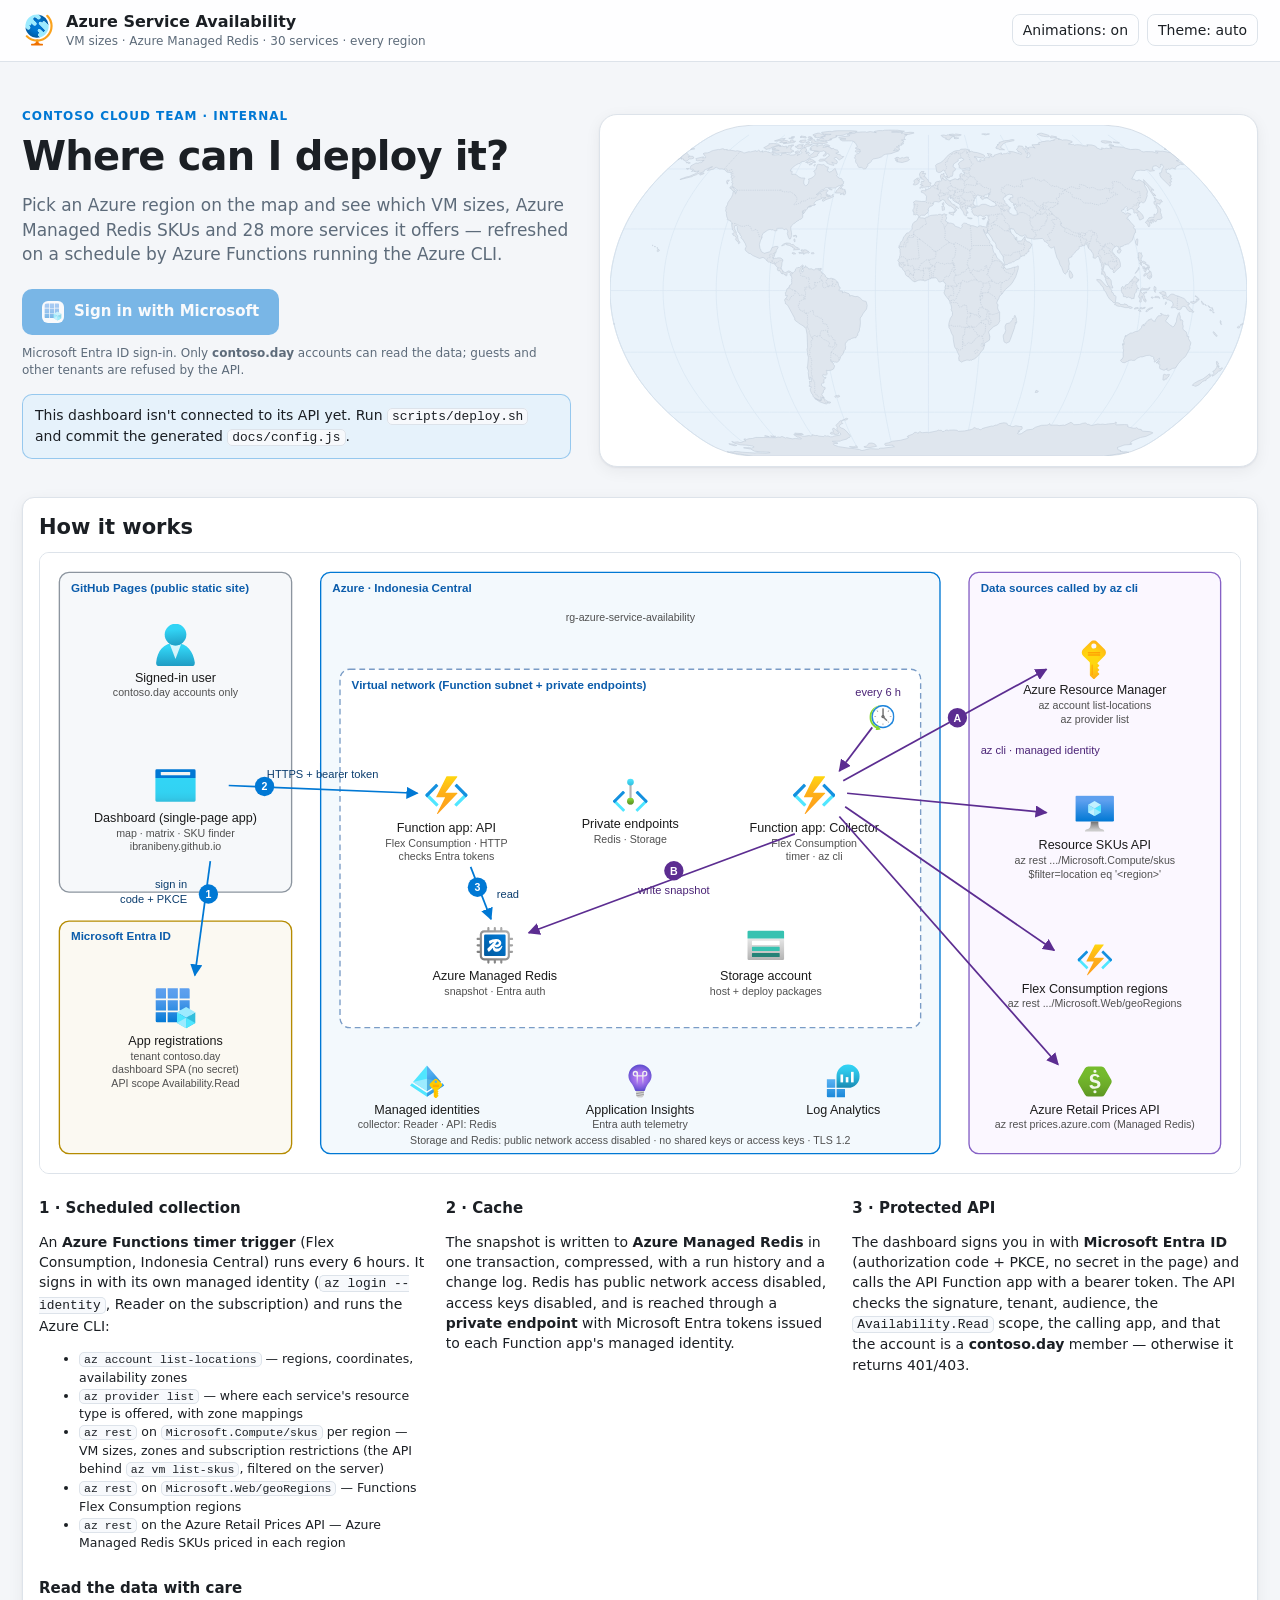
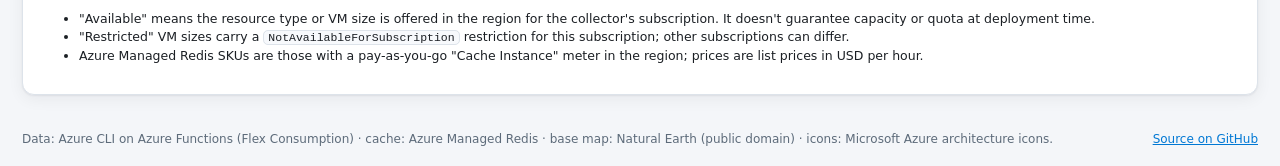
==== docs/index.html @ 7e55d2e6 "Dashboard: region map, service matrix, VM size finder, Managed Redis view Static GitHub Pages site w" ====
<!doctype html>
<html lang="en" data-theme="auto">
<head>
  <meta charset="utf-8">
  <meta name="viewport" content="width=device-width, initial-scale=1">
  <title>Azure Service Availability — VM sizes, Azure Managed Redis and more, by region</title>
  <meta name="description" content="Region map and availability dashboard for Azure VM sizes, Azure Managed Redis and 28 more services. Data collected on a schedule by Azure Functions with the Azure CLI. Sign-in required.">
  <meta http-equiv="Content-Security-Policy" content="default-src 'self'; script-src 'self'; style-src 'self' 'unsafe-inline'; img-src 'self' data: blob:; connect-src 'self' https://login.microsoftonline.com https://*.azurewebsites.net; object-src 'none'; base-uri 'self'">
  <meta name="referrer" content="strict-origin-when-cross-origin">
  <link rel="icon" href="assets/icons/region-management.svg" type="image/svg+xml">
  <link rel="stylesheet" href="assets/css/app.css">
  <script src="config.js"></script>
  <script src="assets/js/world-110m.js"></script>
  <script type="module" src="assets/js/app.js"></script>
</head>
<body>
<header class="topbar">
  <a class="brand" href="./">
    <img src="assets/icons/region-management.svg" alt="">
    <span><strong>Azure Service Availability</strong><small>VM sizes · Azure Managed Redis · 30 services · every region</small></span>
  </a>
  <div class="status" id="status" hidden>
    <span class="pill live" id="freshness"></span>
    <span class="pill" id="schedule"></span>
  </div>
  <div class="actions">
    <button class="ghost" id="motionBtn" type="button">Animations</button>
    <button class="ghost" id="themeBtn" type="button">Theme</button>
    <span class="user" id="user" hidden></span>
  </div>
</header>

<main>
  <!-- Signed out -->
  <section id="gate" class="gate" hidden>
    <div class="gate-hero">
      <div class="gate-text">
        <p class="eyebrow">Contoso cloud team · internal</p>
        <h1>Where can I deploy it?</h1>
        <p class="lead">Pick an Azure region on the map and see which VM sizes, Azure Managed Redis SKUs and 28 more services it offers — refreshed on a schedule by Azure Functions running the Azure CLI.</p>
        <button class="primary big" id="signInBtn" type="button"><img src="assets/icons/app-registrations.svg" alt=""> Sign in with Microsoft</button>
        <p class="fine">Microsoft Entra ID sign-in. Only <b>contoso.day</b> accounts can read the data; guests and other tenants are refused by the API.</p>
        <p class="notice" id="gateMsg" hidden></p>
      </div>
      <div class="gate-art" aria-hidden="true"><svg id="gateMap" class="worldmap deco"></svg></div>
    </div>
  </section>

  <!-- Signed in -->
  <section id="appView" hidden>
    <div class="kpis" id="kpis"></div>
    <p class="notice error" id="appError" hidden></p>
    <div class="loading" id="loading" hidden><span class="spinner"></span> Loading the latest snapshot…</div>

    <nav class="tabs" role="tablist" aria-label="Views">
      <button class="tab" role="tab" data-tab="map" aria-selected="true">Region map</button>
      <button class="tab" role="tab" data-tab="matrix" aria-selected="false">Service matrix</button>
      <button class="tab" role="tab" data-tab="vm" aria-selected="false">VM size finder</button>
      <button class="tab" role="tab" data-tab="amr" aria-selected="false">Azure Managed Redis</button>
      <button class="tab" role="tab" data-tab="changes" aria-selected="false">Schedule &amp; changes</button>
      <button class="tab" role="tab" data-tab="about" aria-selected="false">How it works</button>
    </nav>

    <div class="tabpanel" id="tab-map" role="tabpanel">
      <div class="map-layout">
        <div class="card map-card">
          <div class="map-tools">
            <label>Color by <select id="lens" aria-label="Color the map by"></select></label>
            <label>Region <select id="regionPick" aria-label="Choose a region"></select></label>
            <select id="geoZoom" aria-label="Zoom to a geography"></select>
            <span class="zoom">
              <button class="icon-btn" id="zoomIn" type="button" title="Zoom in" aria-label="Zoom in">+</button>
              <button class="icon-btn" id="zoomOut" type="button" title="Zoom out" aria-label="Zoom out">−</button>
              <button class="icon-btn" id="zoomReset" type="button" title="Whole world" aria-label="Reset zoom">⟲</button>
            </span>
          </div>
          <div class="map-wrap"><svg id="map" class="worldmap" aria-label="World map of Azure regions"></svg></div>
          <div class="legend" id="legend"></div>
          <p class="fine">Scroll or pinch to zoom, drag to pan, select a dot to open the region. Region names appear when you zoom in.</p>
        </div>
        <aside class="card region-card" aria-live="polite">
          <div id="regionHead"></div>
        </aside>
      </div>
      <div class="cards2">
        <div class="card" id="regionAmr"></div>
        <div class="card wide" id="regionVm"></div>
      </div>
    </div>

    <div class="tabpanel" id="tab-matrix" role="tabpanel" hidden>
      <div class="card">
        <div class="map-tools">
          <select id="mxGeo" aria-label="Geography"></select>
          <input id="mxQ" type="search" placeholder="Find a region" aria-label="Find a region">
          <span class="legend inline"><span class="lg"><i class="sw s2"></i>Available, zone support listed</span><span class="lg"><i class="sw s1"></i>Available</span><span class="lg"><i class="sw s0"></i>Not offered</span></span>
        </div>
        <div class="table-wrap matrix-wrap"><table class="grid matrix" id="matrix"></table></div>
        <p class="fine">Source: <code>az provider list</code> — resource type locations and zone mappings. Being listed doesn't guarantee capacity, quota or every SKU in that region.</p>
      </div>
    </div>

    <div class="tabpanel" id="tab-vm" role="tabpanel" hidden>
      <div class="map-layout">
        <div class="card">
          <label class="wide-label">VM size <input id="skuInput" list="skuList" placeholder="Standard_D4s_v5" autocomplete="off" spellcheck="false"></label>
          <datalist id="skuList"></datalist>
          <div class="map-wrap small"><svg id="finderMap" class="worldmap" aria-label="Regions offering the selected VM size"></svg></div>
          <div class="legend"><span class="lg"><i class="sw s2"></i>Available with zones</span><span class="lg"><i class="sw s1"></i>Available, regional</span><span class="lg"><i class="sw w1"></i>Restricted for this subscription</span><span class="lg"><i class="sw s0"></i>Not offered</span></div>
        </div>
        <div class="card" id="finderResult"></div>
      </div>
    </div>

    <div class="tabpanel" id="tab-amr" role="tabpanel" hidden>
      <div class="map-layout">
        <div class="card">
          <h3 class="sec"><img class="ico" src="assets/icons/azure-managed-redis.svg" alt=""> Choose a tier and SKU</h3>
          <div id="amrPicker"></div>
          <div class="map-wrap small"><svg id="amrMap" class="worldmap" aria-label="Regions offering the selected Azure Managed Redis SKU"></svg></div>
          <div class="legend"><span class="lg"><i class="sw s2"></i>Offered, zone redundant</span><span class="lg"><i class="sw s1"></i>Offered</span><span class="lg"><i class="sw w1"></i>Managed Redis available, no price for this SKU</span><span class="lg"><i class="sw s0"></i>Not offered</span></div>
          <p class="fine">Region availability: <code>az provider list</code> (Microsoft.Cache/redisEnterprise). SKUs and prices: Azure Retail Prices API through <code>az rest</code>. Outlined SKUs are in preview according to Microsoft Learn.</p>
        </div>
        <div class="card" id="amrResult"></div>
      </div>
    </div>

    <div class="tabpanel" id="tab-changes" role="tabpanel" hidden>
      <div id="changes"></div>
    </div>
  </section>

  <section class="tabpanel" id="tab-about" role="tabpanel">
    <div class="card about">
      <h2>How it works</h2>
      <img class="arch" src="assets/img/architecture.svg" alt="Architecture: the dashboard on GitHub Pages signs users in with Microsoft Entra ID and calls the API Function app with a bearer token; the API reads the snapshot from Azure Managed Redis over a private endpoint; the collector Function app runs the Azure CLI on a timer with its managed identity and writes the snapshot to Redis.">
      <div class="cols3">
        <div>
          <h3>1 · Scheduled collection</h3>
          <p>An <b>Azure Functions timer trigger</b> (Flex Consumption, Indonesia Central) runs every 6 hours. It signs in with its own managed identity (<code>az login --identity</code>, Reader on the subscription) and runs the Azure CLI:</p>
          <ul class="small">
            <li><code>az account list-locations</code> — regions, coordinates, availability zones</li>
            <li><code>az provider list</code> — where each service's resource type is offered, with zone mappings</li>
            <li><code>az rest</code> on <code>Microsoft.Compute/skus</code> per region — VM sizes, zones and subscription restrictions (the API behind <code>az vm list-skus</code>, filtered on the server)</li>
            <li><code>az rest</code> on <code>Microsoft.Web/geoRegions</code> — Functions Flex Consumption regions</li>
            <li><code>az rest</code> on the Azure Retail Prices API — Azure Managed Redis SKUs priced in each region</li>
          </ul>
        </div>
        <div>
          <h3>2 · Cache</h3>
          <p>The snapshot is written to <b>Azure Managed Redis</b> in one transaction, compressed, with a run history and a change log. Redis has public network access disabled, access keys disabled, and is reached through a <b>private endpoint</b> with Microsoft Entra tokens issued to each Function app's managed identity.</p>
        </div>
        <div>
          <h3>3 · Protected API</h3>
          <p>The dashboard signs you in with <b>Microsoft Entra ID</b> (authorization code + PKCE, no secret in the page) and calls the API Function app with a bearer token. The API checks the signature, tenant, audience, the <code>Availability.Read</code> scope, the calling app, and that the account is a <b>contoso.day</b> member — otherwise it returns 401/403.</p>
        </div>
      </div>
      <h3>Read the data with care</h3>
      <ul class="small">
        <li>"Available" means the resource type or VM size is offered in the region for the collector's subscription. It doesn't guarantee capacity or quota at deployment time.</li>
        <li>"Restricted" VM sizes carry a <code>NotAvailableForSubscription</code> restriction for this subscription; other subscriptions can differ.</li>
        <li>Azure Managed Redis SKUs are those with a pay-as-you-go "Cache Instance" meter in the region; prices are list prices in USD per hour.</li>
      </ul>
    </div>
  </section>
</main>

<footer class="foot">
  <span>Data: Azure CLI on Azure Functions (Flex Consumption) · cache: Azure Managed Redis · base map: Natural Earth (public domain) · icons: Microsoft Azure architecture icons.</span>
  <a href="https://github.com/ibranibeny/azure-service-availability">Source on GitHub</a>
</footer>
<div id="tooltip" class="tooltip" role="tooltip" hidden></div>
<div id="toast" class="toast" role="status" hidden></div>
</body>
</html>
---- docs/assets/css/app.css ----
/* Azure Service Availability dashboard */
:root {
  --accent: #0078d4; --accent-2: #005a9e; --accent-soft: #e6f2fb;
  --bg: #f4f6f9; --surface: #ffffff; --surface-2: #f7f9fc; --border: #dde3ea; --text: #1b1f24; --muted: #5d6b7a;
  --ok: #0e7a0d; --ok-2: #4fb0a3; --none: #b9c3cd; --warn: #c27c0e; --bad: #c4314b;
  --q1: #cfe4f7; --q2: #9ccaef; --q3: #5ea9e3; --q4: #2b86d1; --q5: #0b5aa6;
  --ocean: #eaf3fb; --land: #dfe6ee; --land-stroke: #c3cfdb; --grat: #d6e4f1;
  --shadow: 0 1px 2px rgba(16, 24, 40, .06), 0 4px 16px rgba(16, 24, 40, .06);
  --radius: 12px;
  color-scheme: light;
}
:root[data-theme="dark"] {
  --bg: #0f141a; --surface: #161d25; --surface-2: #1c2530; --border: #2a3644; --text: #e8eef4; --muted: #9aabbc;
  --accent-soft: #10304d; --ok: #3fbf3e; --ok-2: #3fa597; --none: #4a5866; --warn: #e3a43a; --bad: #ef6f86;
  --q1: #1c3b5a; --q2: #22517d; --q3: #2b6ca6; --q4: #3d8bd0; --q5: #7cbcf2;
  --ocean: #0f1c29; --land: #23303d; --land-stroke: #344455; --grat: #1a2a3a; color-scheme: dark;
}
@media (prefers-color-scheme: dark) {
  :root[data-theme="auto"] {
    --bg: #0f141a; --surface: #161d25; --surface-2: #1c2530; --border: #2a3644; --text: #e8eef4; --muted: #9aabbc;
    --accent-soft: #10304d; --ok: #3fbf3e; --ok-2: #3fa597; --none: #4a5866; --warn: #e3a43a; --bad: #ef6f86;
    --q1: #1c3b5a; --q2: #22517d; --q3: #2b6ca6; --q4: #3d8bd0; --q5: #7cbcf2;
    --ocean: #0f1c29; --land: #23303d; --land-stroke: #344455; --grat: #1a2a3a; color-scheme: dark;
  }
}
* { box-sizing: border-box; }
html, body { margin: 0; }
body { font: 14px/1.45 "Segoe UI Variable Text", "Segoe UI", system-ui, -apple-system, Roboto, sans-serif; color: var(--text); background: var(--bg); }
a { color: var(--accent); }
code, .mono { font-family: "Cascadia Code", Consolas, ui-monospace, monospace; font-size: .92em; }
code { background: var(--surface-2); border: 1px solid var(--border); border-radius: 5px; padding: 0 4px; }
h1, h2, h3, h4 { margin: 0; line-height: 1.25; }
[hidden] { display: none !important; }
.muted { color: var(--muted); font-weight: 400; }
.small { font-size: 12.5px; }
.fine { font-size: 12px; color: var(--muted); margin: 10px 0 0; }
.center { text-align: center; }
.num { text-align: right; font-variant-numeric: tabular-nums; }
.ico { width: 22px; height: 22px; vertical-align: middle; flex: none; }
.ico.sm { width: 18px; height: 18px; } .ico.xs { width: 14px; height: 14px; }

/* top bar */
.topbar { position: sticky; top: 0; z-index: 20; display: flex; gap: 16px; align-items: center; padding: 10px 22px;
  background: color-mix(in srgb, var(--surface) 88%, transparent); backdrop-filter: blur(10px); border-bottom: 1px solid var(--border); }
.brand { display: flex; gap: 10px; align-items: center; text-decoration: none; color: inherit; }
.brand img { width: 34px; height: 34px; }
.brand strong { display: block; font-size: 16px; }
.brand small { display: block; color: var(--muted); font-size: 12px; }
.status { display: flex; gap: 8px; flex-wrap: wrap; margin-left: 12px; }
.actions { margin-left: auto; display: flex; gap: 8px; align-items: center; }
.user { display: inline-flex; gap: 8px; align-items: center; padding-left: 8px; border-left: 1px solid var(--border); }
.pill { display: inline-flex; align-items: center; gap: 6px; padding: 4px 10px; border-radius: 999px; background: var(--surface-2); border: 1px solid var(--border); font-size: 12.5px; color: var(--muted); }
.pill.live { color: var(--text); }
.pill.warn { color: var(--warn); border-color: currentColor; background: transparent; padding: 0 6px; font-size: 11px; }
.dot-live { width: 8px; height: 8px; border-radius: 50%; background: var(--ok); box-shadow: 0 0 0 3px color-mix(in srgb, var(--ok) 25%, transparent); }
:root[data-motion="on"] .dot-live { animation: pulse 2.4s ease-in-out infinite; }
@keyframes pulse { 50% { box-shadow: 0 0 0 6px color-mix(in srgb, var(--ok) 0%, transparent); } }

button { font: inherit; cursor: pointer; }
.ghost { background: transparent; border: 1px solid var(--border); color: var(--text); border-radius: 8px; padding: 5px 10px; }
.ghost:hover { border-color: var(--accent); color: var(--accent); }
.primary { background: var(--accent); color: #fff; border: 0; border-radius: 10px; padding: 9px 16px; font-weight: 600; display: inline-flex; gap: 10px; align-items: center; }
.primary:hover { background: var(--accent-2); }
.primary.big { padding: 12px 20px; font-size: 15px; }
.primary img { width: 22px; height: 22px; background: #fff; border-radius: 6px; padding: 2px; }
.primary:disabled { opacity: .5; cursor: not-allowed; }
.link { background: none; border: 0; color: var(--accent); padding: 0; text-decoration: underline; }
.icon-btn { width: 30px; height: 30px; border-radius: 8px; border: 1px solid var(--border); background: var(--surface); color: var(--text); font-size: 16px; line-height: 1; }
.icon-btn:hover { border-color: var(--accent); color: var(--accent); }
input, select { font: inherit; color: var(--text); background: var(--surface); border: 1px solid var(--border); border-radius: 8px; padding: 6px 9px; }
input:focus, select:focus, button:focus-visible, .mk:focus { outline: 2px solid var(--accent); outline-offset: 2px; }
input[type="number"] { width: 100px; }

main { max-width: 1560px; margin: 0 auto; padding: 18px 22px 28px; }
.card { background: var(--surface); border: 1px solid var(--border); border-radius: var(--radius); box-shadow: var(--shadow); padding: 16px; min-width: 0; }
.sec { display: flex; gap: 8px; align-items: center; font-size: 15px; margin: 4px 0 10px; flex-wrap: wrap; }
.sec .muted { font-size: 12.5px; }
.notice { background: var(--accent-soft); border: 1px solid color-mix(in srgb, var(--accent) 35%, transparent); padding: 10px 12px; border-radius: 10px; }
.notice.error, .error { color: var(--bad); }
.notice.error { background: color-mix(in srgb, var(--bad) 8%, var(--surface)); border-color: color-mix(in srgb, var(--bad) 40%, transparent); }

/* gate */
.gate-hero { display: grid; grid-template-columns: minmax(320px, 1fr) minmax(320px, 1.2fr); gap: 28px; align-items: center; padding: 28px 0 10px; }
.eyebrow { text-transform: uppercase; letter-spacing: .08em; font-size: 12px; color: var(--accent); font-weight: 600; margin: 0 0 6px; }
.gate h1 { font-size: 40px; letter-spacing: -.02em; margin-bottom: 12px; }
.lead { font-size: 17px; color: var(--muted); max-width: 54ch; margin: 0 0 22px; }
.gate-art { background: var(--surface); border: 1px solid var(--border); border-radius: 18px; padding: 10px; box-shadow: var(--shadow); }

/* KPIs + tabs */
.kpis { display: grid; grid-template-columns: repeat(auto-fit, minmax(210px, 1fr)); gap: 12px; margin-bottom: 14px; }
.kpi { display: flex; gap: 12px; align-items: center; background: var(--surface); border: 1px solid var(--border); border-radius: var(--radius); padding: 12px 14px; box-shadow: var(--shadow); }
.kpi .ico { width: 34px; height: 34px; }
.kpi-v { font-size: 22px; font-weight: 700; letter-spacing: -.01em; }
.kpi-l { font-weight: 600; }
.kpi-s { font-size: 12px; color: var(--muted); }
.tabs { display: flex; gap: 4px; border-bottom: 1px solid var(--border); margin: 6px 0 14px; overflow-x: auto; }
.tab { background: none; border: 0; padding: 10px 14px; color: var(--muted); border-bottom: 3px solid transparent; white-space: nowrap; font-weight: 600; }
.tab[aria-selected="true"] { color: var(--accent); border-bottom-color: var(--accent); }
.loading { display: flex; gap: 10px; align-items: center; color: var(--muted); padding: 12px 0; }
.spinner { width: 16px; height: 16px; border-radius: 50%; border: 2px solid var(--border); border-top-color: var(--accent); animation: spin 1s linear infinite; }
@keyframes spin { to { transform: rotate(360deg); } }

/* map */
.map-layout { display: grid; grid-template-columns: minmax(0, 1.55fr) minmax(330px, 1fr); gap: 14px; align-items: start; margin-bottom: 14px; }
.map-tools { display: flex; flex-wrap: wrap; gap: 10px; align-items: center; margin-bottom: 10px; }
.map-tools label { display: inline-flex; gap: 6px; align-items: center; color: var(--muted); font-size: 12.5px; }
.map-tools select { max-width: 280px; }
.zoom { margin-left: auto; display: inline-flex; gap: 4px; }
.map-wrap { position: relative; border-radius: 10px; overflow: hidden; background: var(--ocean); border: 1px solid var(--border); }
.worldmap { display: block; width: 100%; height: auto; touch-action: none; cursor: grab; user-select: none; }
.worldmap.dragging { cursor: grabbing; }
.worldmap.deco { cursor: default; }
.worldmap .sphere { fill: var(--ocean); stroke: var(--land-stroke); }
.worldmap .graticule { fill: none; stroke: var(--grat); }
.worldmap .land { fill: var(--land); stroke: var(--land-stroke); stroke-linejoin: round; }
.worldmap .borders { fill: none; stroke: var(--land-stroke); stroke-dasharray: 2 1.5; }
.worldmap .mk { cursor: pointer; }
.worldmap .mk .halo { fill: transparent; }
.worldmap .mk .dot { fill: var(--none); stroke: var(--surface); stroke-width: 1.4; }
.worldmap .mk.s2 .dot { fill: var(--ok); }
.worldmap .mk.s1 .dot { fill: var(--ok-2); }
.worldmap .mk.s0 .dot { fill: var(--surface); stroke: var(--none); stroke-width: 1.6; }
.worldmap .mk.w1 .dot { fill: var(--warn); }
.worldmap .mk.q1 .dot { fill: var(--q1); stroke: var(--q3); } .worldmap .mk.q2 .dot { fill: var(--q2); }
.worldmap .mk.q3 .dot { fill: var(--q3); } .worldmap .mk.q4 .dot { fill: var(--q4); } .worldmap .mk.q5 .dot { fill: var(--q5); }
.worldmap .mk:hover .dot, .worldmap .mk:focus .dot { stroke: var(--text); stroke-width: 2; }
.worldmap .mk.sel .halo { fill: color-mix(in srgb, var(--accent) 22%, transparent); stroke: var(--accent); stroke-width: 2; }
:root[data-motion="on"] .worldmap .mk.sel .halo { animation: ring 1.8s ease-out infinite; transform-box: fill-box; transform-origin: center; }
@keyframes ring { 0% { transform: scale(.7); opacity: 1; } 100% { transform: scale(1.5); opacity: 0; } }
.worldmap .labels { display: none; pointer-events: none; }
.worldmap.show-labels .labels { display: block; }
.worldmap .lbl { fill: var(--text); paint-order: stroke; stroke: var(--ocean); stroke-width: .25em; font-weight: 600; }
.legend { display: flex; flex-wrap: wrap; gap: 6px 14px; align-items: center; margin-top: 10px; font-size: 12.5px; color: var(--muted); }
.legend.inline { margin: 0 0 0 auto; }
.lg { display: inline-flex; gap: 6px; align-items: center; }
.lg-note { margin-left: auto; }
.sw { width: 12px; height: 12px; border-radius: 50%; display: inline-block; background: var(--none); border: 1px solid transparent; }
.sw.s2 { background: var(--ok); } .sw.s1 { background: var(--ok-2); } .sw.s0 { background: var(--surface); border-color: var(--none); }
.sw.w1 { background: var(--warn); } .sw.q1 { background: var(--q1); border-color: var(--q3); } .sw.q2 { background: var(--q2); } .sw.q3 { background: var(--q3); } .sw.q4 { background: var(--q4); } .sw.q5 { background: var(--q5); }
.map-wrap.small { margin-top: 12px; }

/* region panel */
.region-card { max-height: 760px; overflow: auto; }
.rh-top h2 { font-size: 22px; }
.chips { display: flex; flex-wrap: wrap; gap: 6px; margin: 10px 0 4px; }
.chip { font-size: 12px; padding: 3px 9px; border-radius: 999px; background: var(--surface-2); border: 1px solid var(--border); }
.chip-ok { color: var(--ok); border-color: color-mix(in srgb, var(--ok) 40%, transparent); background: color-mix(in srgb, var(--ok) 8%, var(--surface)); }
.chip-warn { color: var(--warn); border-color: color-mix(in srgb, var(--warn) 40%, transparent); }
.svc-grid { list-style: none; padding: 0; margin: 0; display: grid; grid-template-columns: repeat(auto-fill, minmax(150px, 1fr)); gap: 6px; }
.svc { display: grid; grid-template-columns: 22px 1fr; grid-template-rows: auto auto; column-gap: 8px; align-items: center; padding: 7px 8px; border: 1px solid var(--border); border-radius: 9px; background: var(--surface-2); }
.svc .ico { grid-row: span 2; }
.svc-n { font-size: 12.5px; font-weight: 600; line-height: 1.2; }
.svc.no { opacity: .55; }
.svc.no .ico { filter: grayscale(1); }
.badge { display: inline-block; font-size: 11px; font-weight: 600; padding: 1px 7px; border-radius: 999px; background: var(--surface-2); border: 1px solid var(--border); color: var(--muted); width: max-content; }
.badge.ok { color: var(--ok); border-color: color-mix(in srgb, var(--ok) 45%, transparent); }
.badge.ok1 { color: var(--ok-2); border-color: color-mix(in srgb, var(--ok-2) 55%, transparent); }
.badge.warn { color: var(--warn); border-color: color-mix(in srgb, var(--warn) 45%, transparent); }
.badge.bad { color: var(--bad); border-color: color-mix(in srgb, var(--bad) 45%, transparent); }
.cards2 { display: grid; grid-template-columns: minmax(300px, 1fr) minmax(0, 2fr); gap: 14px; align-items: start; }
.cards2 > .card:only-child { grid-column: 1 / -1; }
.tier { margin: 8px 0; }
.tier-n { font-size: 12px; font-weight: 700; color: var(--muted); margin-bottom: 4px; }
.sku-chips { display: flex; flex-wrap: wrap; gap: 6px; }
.sku { display: inline-flex; flex-direction: column; align-items: center; min-width: 58px; padding: 4px 8px; border-radius: 8px; border: 1px solid var(--border); background: var(--surface-2); color: var(--text); font-weight: 600; font-size: 12.5px; }
.sku small { font-weight: 400; color: var(--muted); font-size: 10.5px; }
.sku.preview { border-style: dashed; }
.sku:hover, .sku.on { border-color: var(--accent); background: var(--accent-soft); }

/* tables */
.filters { display: flex; flex-wrap: wrap; gap: 8px; align-items: center; margin-bottom: 10px; }
.filters input[type="search"] { min-width: 220px; }
.tog { display: inline-flex; gap: 5px; align-items: center; font-size: 12.5px; color: var(--muted); }
.table-wrap { overflow: auto; max-height: 560px; border: 1px solid var(--border); border-radius: 10px; }
.table-wrap.short { max-height: 460px; }
table.grid { border-collapse: separate; border-spacing: 0; width: 100%; font-size: 12.5px; }
.grid th { position: sticky; top: 0; z-index: 1; background: var(--surface-2); text-align: left; font-weight: 600; padding: 8px; border-bottom: 1px solid var(--border); white-space: nowrap; cursor: pointer; }
.grid th.asc::after { content: " ▲"; font-size: 9px; } .grid th.desc::after { content: " ▼"; font-size: 9px; }
.grid td { padding: 6px 8px; border-bottom: 1px solid color-mix(in srgb, var(--border) 60%, transparent); vertical-align: middle; }
.grid tr:hover td { background: color-mix(in srgb, var(--accent) 5%, transparent); }
.grid tr.restricted td { color: var(--muted); }
.z { display: inline-block; min-width: 18px; text-align: center; margin-right: 3px; padding: 0 4px; border-radius: 4px; background: color-mix(in srgb, var(--ok) 14%, transparent); color: var(--ok); font-weight: 600; }
.z.off { background: transparent; color: var(--muted); text-decoration: line-through; }
.y { color: var(--ok); } .n { color: var(--muted); }
.table-foot { font-size: 12px; color: var(--muted); padding: 8px 2px 0; }
.matrix-wrap { max-height: 70vh; }
.matrix th.svc-h { cursor: default; text-align: center; min-width: 54px; max-width: 70px; white-space: normal; font-size: 10.5px; font-weight: 600; vertical-align: bottom; }
.matrix th.svc-h .ico { display: block; margin: 0 auto 4px; }
.matrix .sticky { position: sticky; left: 0; background: var(--surface); z-index: 2; min-width: 190px; }
.matrix th.sticky { z-index: 3; background: var(--surface-2); }
.matrix .sticky .small { display: block; }
.matrix td.cell { text-align: center; }
.matrix td.cell i { display: inline-block; width: 12px; height: 12px; border-radius: 50%; }
.matrix td.s2 i { background: var(--ok); } .matrix td.s1 i { background: var(--ok-2); } .matrix td.s0 i { border: 1.5px solid var(--none); width: 10px; height: 10px; }
.matrix tr.count td { font-weight: 700; background: var(--surface-2); text-align: center; }
.wide-label { display: flex; gap: 8px; align-items: center; font-weight: 600; }
.wide-label input { flex: 1; font-family: "Cascadia Code", Consolas, monospace; }
.sku-head { display: flex; flex-wrap: wrap; justify-content: space-between; gap: 10px; margin-bottom: 8px; }
.sku-head h2 { font-size: 20px; }
h4 { margin: 14px 0 6px; font-size: 13px; }
.rchips { display: flex; flex-wrap: wrap; gap: 5px; }
.rchip { font-size: 12px; padding: 2px 8px; border-radius: 999px; border: 1px solid var(--border); text-decoration: none; color: var(--text); background: var(--surface-2); }
.rchip:hover { border-color: var(--accent); color: var(--accent); }
details { margin-top: 8px; } summary { cursor: pointer; font-weight: 600; }

/* about */
.about h2 { margin-bottom: 12px; }
.about .arch { width: 100%; height: auto; border: 1px solid var(--border); border-radius: 10px; background: #fff; }
.cols3 { display: grid; grid-template-columns: repeat(auto-fit, minmax(260px, 1fr)); gap: 18px; margin: 14px 0; }
.cols3 h3, .about > h3 { font-size: 15px; margin: 6px 0; }
#tab-about { margin-top: 14px; }

.skeleton { height: 120px; border-radius: 10px; background: linear-gradient(90deg, var(--surface-2), var(--border), var(--surface-2)); background-size: 200% 100%; }
:root[data-motion="on"] .skeleton { animation: shimmer 1.4s linear infinite; }
.skeleton.tall { height: 320px; }
@keyframes shimmer { to { background-position: -200% 0; } }
.tooltip { position: fixed; z-index: 50; pointer-events: none; display: flex; flex-direction: column; gap: 2px; max-width: 300px; padding: 8px 10px; border-radius: 9px; background: var(--surface); border: 1px solid var(--border); box-shadow: var(--shadow); font-size: 12.5px; }
.tt-sub { color: var(--muted); font-size: 11.5px; }
.tt-amr { display: inline-flex; gap: 4px; align-items: center; color: var(--muted); font-size: 11.5px; }
.toast { position: fixed; bottom: 18px; left: 50%; transform: translateX(-50%); background: var(--text); color: var(--bg); padding: 9px 14px; border-radius: 10px; z-index: 60; }
.foot { max-width: 1560px; margin: 0 auto; padding: 8px 22px 26px; display: flex; flex-wrap: wrap; gap: 8px 18px; justify-content: space-between; color: var(--muted); font-size: 12px; }
:root[data-motion="on"] .card, :root[data-motion="on"] .kpi { transition: box-shadow .2s, transform .2s; }
:root[data-motion="on"] .kpi:hover { transform: translateY(-1px); }

@media (max-width: 1100px) {
  .map-layout, .cards2, .gate-hero { grid-template-columns: 1fr; }
  .region-card { max-height: none; }
  .status { display: none; }
}
@media (max-width: 640px) {
  .topbar { flex-wrap: wrap; padding: 8px 12px; }
  main { padding: 12px; }
  .gate h1 { font-size: 30px; }
  .brand small { display: none; }
}
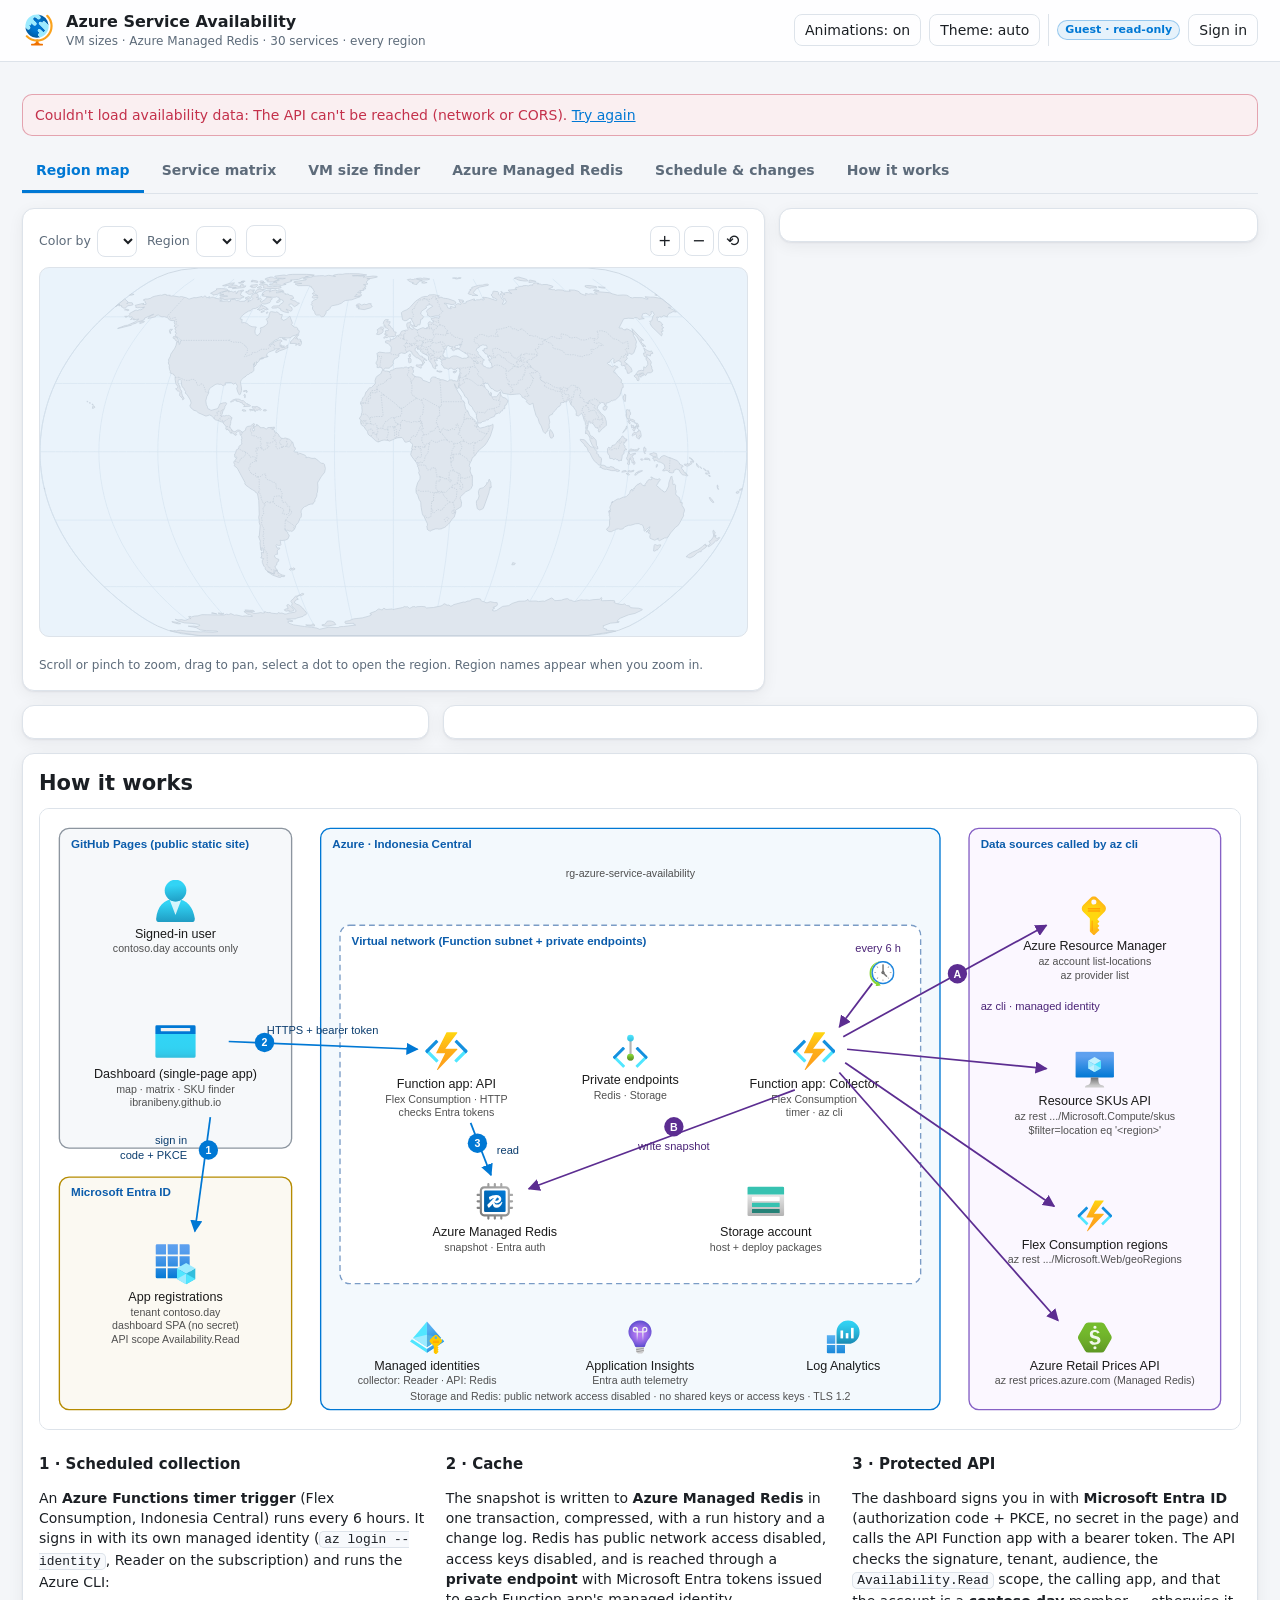
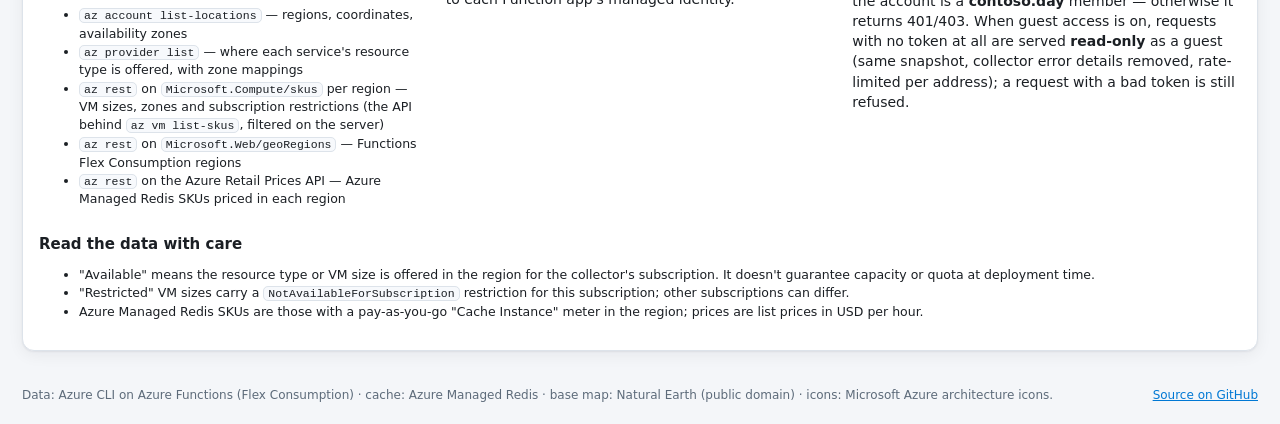
==== commit 540d7ee7: "Dashboard: public read-only guest view, sign-in optional With guestAccess on, everyone who opens the" ====
--- a/docs/index.html
+++ b/docs/index.html
@@ -38,8 +38,11 @@
         <p class="eyebrow">Contoso cloud team · internal</p>
         <h1>Where can I deploy it?</h1>
         <p class="lead">Pick an Azure region on the map and see which VM sizes, Azure Managed Redis SKUs and 28 more services it offers — refreshed on a schedule by Azure Functions running the Azure CLI.</p>
-        <button class="primary big" id="signInBtn" type="button"><img src="assets/icons/app-registrations.svg" alt=""> Sign in with Microsoft</button>
-        <p class="fine">Microsoft Entra ID sign-in. Only <b>contoso.day</b> accounts can read the data; guests and other tenants are refused by the API.</p>
+        <div class="gate-actions">
+          <button class="primary big" id="signInBtn" type="button"><img src="assets/icons/app-registrations.svg" alt=""> Sign in with Microsoft</button>
+          <button class="ghost big" id="guestBtn" type="button" hidden><img src="assets/icons/users.svg" alt=""> Continue as guest</button>
+        </div>
+        <p class="fine" id="gateFine">Microsoft Entra ID sign-in for <b>contoso.day</b> accounts.<span id="guestFine" hidden> Or continue as a guest: the same data, <b>read-only</b>, no sign-in.</span></p>
         <p class="notice" id="gateMsg" hidden></p>
       </div>
       <div class="gate-art" aria-hidden="true"><svg id="gateMap" class="worldmap deco"></svg></div>
@@ -152,7 +155,7 @@
         </div>
         <div>
           <h3>3 · Protected API</h3>
-          <p>The dashboard signs you in with <b>Microsoft Entra ID</b> (authorization code + PKCE, no secret in the page) and calls the API Function app with a bearer token. The API checks the signature, tenant, audience, the <code>Availability.Read</code> scope, the calling app, and that the account is a <b>contoso.day</b> member — otherwise it returns 401/403.</p>
+          <p>The dashboard signs you in with <b>Microsoft Entra ID</b> (authorization code + PKCE, no secret in the page) and calls the API Function app with a bearer token. The API checks the signature, tenant, audience, the <code>Availability.Read</code> scope, the calling app, and that the account is a <b>contoso.day</b> member — otherwise it returns 401/403. When guest access is on, requests with no token at all are served <b>read-only</b> as a guest (same snapshot, collector error details removed, rate-limited per address); a request with a bad token is still refused.</p>
         </div>
       </div>
       <h3>Read the data with care</h3>
--- a/docs/assets/css/app.css
+++ b/docs/assets/css/app.css
@@ -62,6 +62,10 @@
 .primary { background: var(--accent); color: #fff; border: 0; border-radius: 10px; padding: 9px 16px; font-weight: 600; display: inline-flex; gap: 10px; align-items: center; }
 .primary:hover { background: var(--accent-2); }
 .primary.big { padding: 12px 20px; font-size: 15px; }
+.gate-actions { display: flex; flex-wrap: wrap; gap: 10px; align-items: center; }
+.ghost.big { padding: 11px 18px; font-size: 15px; display: inline-flex; align-items: center; gap: 8px; }
+.ghost.big img { width: 18px; height: 18px; }
+.badge.guest { background: var(--accent-soft); color: var(--accent); border: 1px solid color-mix(in srgb, var(--accent) 35%, transparent); }
 .primary img { width: 22px; height: 22px; background: #fff; border-radius: 6px; padding: 2px; }
 .primary:disabled { opacity: .5; cursor: not-allowed; }
 .link { background: none; border: 0; color: var(--accent); padding: 0; text-decoration: underline; }
@@ -87,7 +91,7 @@
 .gate-art { background: var(--surface); border: 1px solid var(--border); border-radius: 18px; padding: 10px; box-shadow: var(--shadow); }
 
 /* KPIs + tabs */
-.kpis { display: grid; grid-template-columns: repeat(auto-fit, minmax(210px, 1fr)); gap: 12px; margin-bottom: 14px; }
+.kpis { display: grid; grid-template-columns: repeat(auto-fit, minmax(180px, 1fr)); gap: 12px; margin-bottom: 14px; }
 .kpi { display: flex; gap: 12px; align-items: center; background: var(--surface); border: 1px solid var(--border); border-radius: var(--radius); padding: 12px 14px; box-shadow: var(--shadow); }
 .kpi .ico { width: 34px; height: 34px; }
 .kpi-v { font-size: 22px; font-weight: 700; letter-spacing: -.01em; }
@@ -233,3 +237,5 @@
   .gate h1 { font-size: 30px; }
   .brand small { display: none; }
 }
+
+td.zones { white-space: nowrap; }
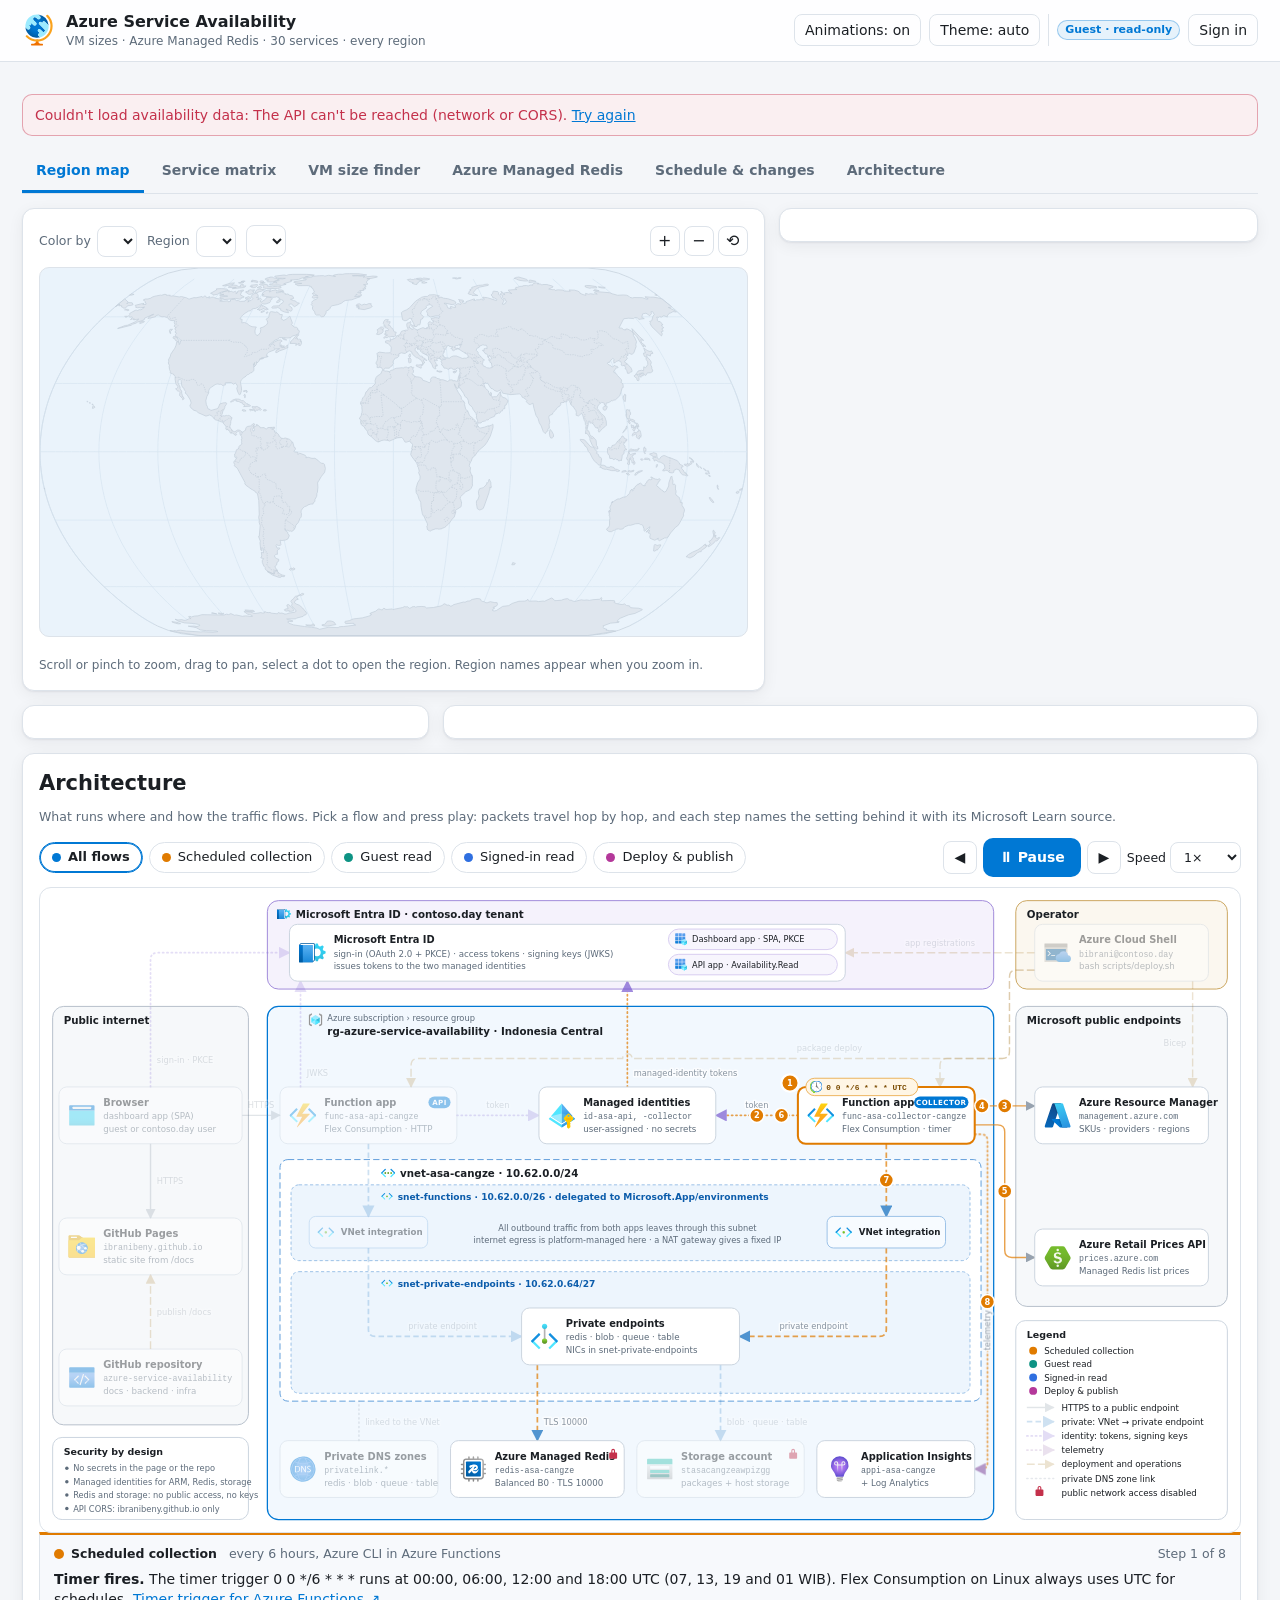
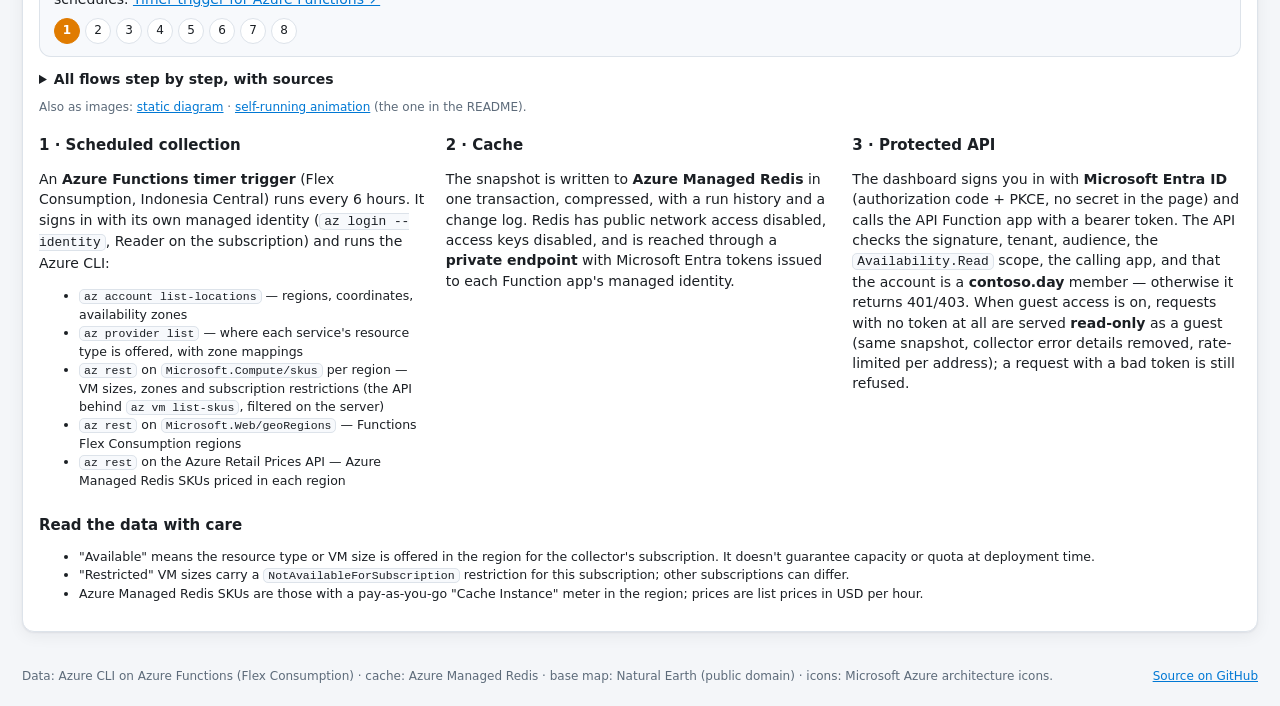
==== commit 77b7ea2b: "Dashboard: Architecture tab with hop-by-hop traffic animation Inline SVG with packets moving along t" ====
--- a/docs/index.html
+++ b/docs/index.html
@@ -61,7 +61,7 @@
       <button class="tab" role="tab" data-tab="vm" aria-selected="false">VM size finder</button>
       <button class="tab" role="tab" data-tab="amr" aria-selected="false">Azure Managed Redis</button>
       <button class="tab" role="tab" data-tab="changes" aria-selected="false">Schedule &amp; changes</button>
-      <button class="tab" role="tab" data-tab="about" aria-selected="false">How it works</button>
+      <button class="tab" role="tab" data-tab="about" aria-selected="false">Architecture</button>
     </nav>
 
     <div class="tabpanel" id="tab-map" role="tabpanel">
@@ -135,8 +135,36 @@
 
   <section class="tabpanel" id="tab-about" role="tabpanel">
     <div class="card about">
-      <h2>How it works</h2>
-      <img class="arch" src="assets/img/architecture.svg" alt="Architecture: the dashboard on GitHub Pages signs users in with Microsoft Entra ID and calls the API Function app with a bearer token; the API reads the snapshot from Azure Managed Redis over a private endpoint; the collector Function app runs the Azure CLI on a timer with its managed identity and writes the snapshot to Redis.">
+      <h2>Architecture</h2>
+      <p class="muted small arch-intro">What runs where and how the traffic flows. Pick a flow and press play: packets travel hop by hop, and each step names the setting behind it with its Microsoft Learn source.</p>
+      <div class="arch-wrap" id="arch">
+        <div class="arch-bar">
+          <div class="arch-flows" role="group" aria-label="Choose a flow">
+            <button type="button" data-flow="tour" aria-pressed="true" style="--c:var(--accent)"><span class="dot"></span>All flows</button>
+            <button type="button" data-flow="collect" aria-pressed="false" style="--c:var(--az-f-collect)"><span class="dot"></span>Scheduled collection</button>
+            <button type="button" data-flow="guest" aria-pressed="false" style="--c:var(--az-f-guest)"><span class="dot"></span>Guest read</button>
+            <button type="button" data-flow="signedin" aria-pressed="false" style="--c:var(--az-f-signedin)"><span class="dot"></span>Signed-in read</button>
+            <button type="button" data-flow="deploy" aria-pressed="false" style="--c:var(--az-f-deploy)"><span class="dot"></span>Deploy &amp; publish</button>
+          </div>
+          <div class="arch-ctl">
+            <button type="button" class="ghost" id="archPrev" aria-label="Previous step" title="Previous step (←)">&#9664;</button>
+            <button type="button" class="primary" id="archPlay">&#9654; Play traffic</button>
+            <button type="button" class="ghost" id="archNext" aria-label="Next step" title="Next step (→)">&#9654;</button>
+            <label class="small">Speed <select id="archSpeed" aria-label="Animation speed"><option value="0.5">0.5×</option><option value="1" selected>1×</option><option value="1.5">1.5×</option><option value="2">2×</option></select></label>
+          </div>
+        </div>
+        <div class="arch-canvas" tabindex="0" aria-label="Architecture diagram. Space plays or pauses the traffic animation; the arrow keys step through it.">
+          <!-- arch:svg --><svg class="arch-svg" id="archSvg" viewBox="0 0 1520 816" role="img" aria-labelledby="arch-title arch-desc"><title id="arch-title">Azure Service Availability architecture</title><desc id="arch-desc">GitHub Pages dashboard in the browser; optional Microsoft Entra ID sign-in; API and collector Function apps (Flex Consumption, Indonesia Central) with user-assigned managed identities; VNet integration and private endpoints to Azure Managed Redis and Storage; the collector calls Azure Resource Manager and the Azure Retail Prices API every 6 hours.</desc><defs><marker id="arch-m-public" viewBox="0 0 10 10" refX="9" refY="5" markerWidth="7" markerHeight="7" orient="auto-start-reverse"><path class="mk-public" d="M0 0L10 5L0 10z"/></marker><marker id="arch-m-private" viewBox="0 0 10 10" refX="9" refY="5" markerWidth="7" markerHeight="7" orient="auto-start-reverse"><path class="mk-private" d="M0 0L10 5L0 10z"/></marker><marker id="arch-m-identity" viewBox="0 0 10 10" refX="9" refY="5" markerWidth="7" markerHeight="7" orient="auto-start-reverse"><path class="mk-identity" d="M0 0L10 5L0 10z"/></marker><marker id="arch-m-telemetry" viewBox="0 0 10 10" refX="9" refY="5" markerWidth="7" markerHeight="7" orient="auto-start-reverse"><path class="mk-telemetry" d="M0 0L10 5L0 10z"/></marker><marker id="arch-m-ops" viewBox="0 0 10 10" refX="9" refY="5" markerWidth="7" markerHeight="7" orient="auto-start-reverse"><path class="mk-ops" d="M0 0L10 5L0 10z"/></marker><marker id="arch-m-on" viewBox="0 0 10 10" refX="9" refY="5" markerWidth="6" markerHeight="6" orient="auto-start-reverse"><path class="mk-on" d="M0 0L10 5L0 10z"/></marker></defs><g class="az-zone z-identity"><rect class="az-zr" x="288" y="16" width="920" height="112" rx="14"/><image href="assets/icons/tenant-properties.svg" x="300" y="24" width="18" height="18"/><text class="az-zt" x="324" y="38">Microsoft Entra ID · contoso.day tenant</text></g><g class="az-zone z-ops"><rect class="az-zr" x="1236" y="16" width="268" height="112" rx="14"/><text class="az-zt" x="1250" y="38">Operator</text></g><g class="az-zone z-web"><rect class="az-zr" x="16" y="150" width="248" height="530" rx="14"/><text class="az-zt" x="30" y="172">Public internet</text></g><g class="az-zone z-azure"><rect class="az-zr" x="288" y="150" width="920" height="650" rx="14"/><image href="assets/icons/resource-groups.svg" x="340" y="158" width="18" height="18"/><text class="az-zk" x="364" y="169">Azure subscription › resource group</text><text class="az-zt" x="364" y="186">rg-azure-service-availability · Indonesia Central</text></g><g class="az-zone z-vnet"><rect class="az-zr" x="304" y="344" width="888" height="306" rx="10"/><image href="assets/icons/virtual-networks.svg" x="432" y="352" width="18" height="18"/><text class="az-zt" x="456" y="366">vnet-asa-cangze · 10.62.0.0/24</text></g><g class="az-zone z-subnet"><rect class="az-zr" x="318" y="376" width="860" height="96" rx="10"/><image href="assets/icons/subnet.svg" x="432" y="383" width="15" height="15"/><text class="az-zt" x="453" y="395">snet-functions · 10.62.0.0/26 · delegated to Microsoft.App/environments</text></g><g class="az-zone z-subnet"><rect class="az-zr" x="318" y="486" width="860" height="154" rx="10"/><image href="assets/icons/subnet.svg" x="432" y="493" width="15" height="15"/><text class="az-zt" x="453" y="505">snet-private-endpoints · 10.62.0.64/27</text></g><g class="az-zone z-web"><rect class="az-zr" x="1236" y="150" width="268" height="380" rx="14"/><text class="az-zt" x="1250" y="172">Microsoft public endpoints</text></g><g id="arch-segs"><g class="az-seg-g cat-public" data-seg="br_pages"><path id="arch-seg-br_pages" class="az-seg" d="M140 324 L140 418"/><text class="az-sl" x="148" y="375" text-anchor="start">HTTPS</text></g><g class="az-seg-g cat-ops" data-seg="repo_pages"><path id="arch-seg-repo_pages" class="az-seg" d="M140 584 L140 490"/><text class="az-sl" x="148" y="541" text-anchor="start">publish /docs</text></g><g class="az-seg-g cat-identity" data-seg="br_entra"><path id="arch-seg-br_entra" class="az-seg" d="M140 252 L140 91 Q140 82 149 82 L316 82"/><text class="az-sl" x="148" y="222" text-anchor="start">sign-in · PKCE</text></g><g class="az-seg-g cat-public" data-seg="br_api"><path id="arch-seg-br_api" class="az-seg" d="M256 288 L304 288"/><text class="az-sl" x="280" y="279" text-anchor="middle">HTTPS</text></g><g class="az-seg-g cat-identity" data-seg="api_entra"><path id="arch-seg-api_entra" class="az-seg" d="M330 252 L330 118"/><text class="az-sl" x="338" y="238" text-anchor="start">JWKS</text></g><g class="az-seg-g cat-identity" data-seg="api_mi"><path id="arch-seg-api_mi" class="az-seg" d="M528 288 L632 288"/><text class="az-sl" x="580" y="279" text-anchor="middle">token</text></g><g class="az-seg-g cat-identity" data-seg="col_mi"><path id="arch-seg-col_mi" class="az-seg" d="M960 288 L856 288"/><text class="az-sl" x="908" y="279" text-anchor="middle">token</text></g><g class="az-seg-g cat-identity" data-seg="mi_entra"><path id="arch-seg-mi_entra" class="az-seg" d="M744 252 L744 118"/><text class="az-sl" x="752" y="238" text-anchor="start">managed-identity tokens</text></g><g class="az-seg-g cat-private" data-seg="api_port"><path id="arch-seg-api_port" class="az-seg" d="M416 324 L416 416"/></g><g class="az-seg-g cat-private" data-seg="portA_pe"><path id="arch-seg-portA_pe" class="az-seg" d="M416 456 L416 559 Q416 568 425 568 L610 568"/><text class="az-sl" x="510" y="559" text-anchor="middle">private endpoint</text></g><g class="az-seg-g cat-private" data-seg="col_port"><path id="arch-seg-col_port" class="az-seg" d="M1072 324 L1072 416"/></g><g class="az-seg-g cat-private" data-seg="portC_pe"><path id="arch-seg-portC_pe" class="az-seg" d="M1072 456 L1072 559 Q1072 568 1063 568 L886 568"/><text class="az-sl" x="980" y="559" text-anchor="middle">private endpoint</text></g><g class="az-seg-g cat-private" data-seg="pe_redis"><path id="arch-seg-pe_redis" class="az-seg" d="M630 604 L630 700"/><text class="az-sl" x="638" y="680" text-anchor="start">TLS 10000</text></g><g class="az-seg-g cat-private" data-seg="pe_sto"><path id="arch-seg-pe_sto" class="az-seg" d="M862 604 L862 700"/><text class="az-sl" x="870" y="680" text-anchor="start">blob · queue · table</text></g><g class="az-seg-g cat-link" data-seg="dns"><path id="arch-seg-dns" class="az-seg" d="M404 700 L404 650" style="marker-end:none"/><text class="az-sl" x="412" y="680" text-anchor="start">linked to the VNet</text></g><g class="az-seg-g cat-public" data-seg="col_arm"><path id="arch-seg-col_arm" class="az-seg" d="M1184 276 L1260 276"/></g><g class="az-seg-g cat-public" data-seg="col_prices"><path id="arch-seg-col_prices" class="az-seg" d="M1184 300 L1213 300 Q1222 300 1222 309 L1222 459 Q1222 468 1231 468 L1260 468"/></g><g class="az-seg-g cat-telemetry" data-seg="col_appi"><path id="arch-seg-col_appi" class="az-seg" d="M1184 312 L1192.0 312.0 Q1200 312 1200.0 320.0 L1200.0 728.0 Q1200 736 1192.0 736.0 L1184 736"/><text class="az-sl" x="1200" y="560" text-anchor="middle" transform="rotate(-90 1200 560)" dominant-baseline="middle">telemetry</text></g><g class="az-seg-g cat-ops" data-seg="sh_arm"><path id="arch-seg-sh_arm" class="az-seg" d="M1460 118 L1460 252"/><text class="az-sl" x="1452" y="200" text-anchor="end">Bicep</text></g><g class="az-seg-g cat-ops" data-seg="sh_entra"><path id="arch-seg-sh_entra" class="az-seg" d="M1260 82 L1020 82"/><text class="az-sl" x="1140" y="73" text-anchor="middle">app registrations</text></g><g class="az-seg-g cat-ops" data-seg="sh_col"><path id="arch-seg-sh_col" class="az-seg" d="M1260 104 L1237 104 Q1228 104 1228 113 L1228 207 Q1228 216 1219 216 L1149 216 Q1140 216 1140 225 L1140 252"/><text class="az-sl" x="1000" y="207" text-anchor="middle">package deploy</text></g><g class="az-seg-g cat-ops" data-seg="sh_api"><path id="arch-seg-sh_api" class="az-seg" d="M1260 104 L1237 104 Q1228 104 1228 113 L1228 207 Q1228 216 1219 216 L750 216 A6 6 0 0 0 738 216 L479 216 Q470 216 470 225 L470 252"/></g></g><text class="az-note" x="744" y="434" text-anchor="middle">All outbound traffic from both apps leaves through this subnet</text><text class="az-note" x="744" y="450" text-anchor="middle">internet egress is platform-managed here · a NAT gateway gives a fixed IP</text><g class="az-zone z-box"><rect class="az-zr" x="1236" y="548" width="268" height="252" rx="12"/></g><text class="az-lgh" x="1250" y="570">Legend</text><circle cx="1258" cy="586" r="5" class="lg-dot lg-collect"/><text class="az-lg" x="1272" y="590">Scheduled collection</text><circle cx="1258" cy="603" r="5" class="lg-dot lg-guest"/><text class="az-lg" x="1272" y="607">Guest read</text><circle cx="1258" cy="620" r="5" class="lg-dot lg-signedin"/><text class="az-lg" x="1272" y="624">Signed-in read</text><circle cx="1258" cy="637" r="5" class="lg-dot lg-deploy"/><text class="az-lg" x="1272" y="641">Deploy &amp; publish</text><g class="az-seg-g cat-public"><path class="az-seg" d="M1250 658h34"/></g><text class="az-lg" x="1294" y="662">HTTPS to a public endpoint</text><g class="az-seg-g cat-private"><path class="az-seg" d="M1250 676h34"/></g><text class="az-lg" x="1294" y="680">private: VNet → private endpoint</text><g class="az-seg-g cat-identity"><path class="az-seg" d="M1250 694h34"/></g><text class="az-lg" x="1294" y="698">identity: tokens, signing keys</text><g class="az-seg-g cat-telemetry"><path class="az-seg" d="M1250 712h34"/></g><text class="az-lg" x="1294" y="716">telemetry</text><g class="az-seg-g cat-ops"><path class="az-seg" d="M1250 730h34"/></g><text class="az-lg" x="1294" y="734">deployment and operations</text><g class="az-seg-g cat-link"><path class="az-seg" d="M1250 748h34" style="marker-end:none"/></g><text class="az-lg" x="1294" y="752">private DNS zone link</text><path class="az-lock" d="M1262 762h8a1 1 0 0 1 1 1v6a1 1 0 0 1-1 1h-8a1 1 0 0 1-1-1v-6a1 1 0 0 1 1-1zm1.6 0v-2.2a2.4 2.4 0 0 1 4.8 0v2.2h-1.4v-2.2a1 1 0 0 0-2 0v2.2z"/><text class="az-lg" x="1294" y="770">public network access disabled</text><g class="az-zone z-box"><rect class="az-zr" x="16" y="696" width="248" height="104" rx="12"/></g><text class="az-lgh" x="30" y="718">Security by design</text><circle cx="34" cy="735" r="2.2" class="lg-bullet"/><text class="az-note" x="42" y="739">No secrets in the page or the repo</text><circle cx="34" cy="752" r="2.2" class="lg-bullet"/><text class="az-note" x="42" y="756">Managed identities for ARM, Redis, storage</text><circle cx="34" cy="769" r="2.2" class="lg-bullet"/><text class="az-note" x="42" y="773">Redis and storage: no public access, no keys</text><circle cx="34" cy="786" r="2.2" class="lg-bullet"/><text class="az-note" x="42" y="790">API CORS: ibranibeny.github.io only</text><g id="arch-nodes"><g class="az-node" data-node="browser" id="arch-node-browser"><rect class="az-card" x="24" y="252" width="232" height="72" rx="10"/><image href="assets/icons/browser.svg" x="36" y="271" width="34" height="34"/><text class="az-t" x="80" y="276">Browser</text><text class="az-s" x="80" y="293">dashboard app (SPA)</text><text class="az-s" x="80" y="309">guest or contoso.day user</text></g><g class="az-node" data-node="pages" id="arch-node-pages"><rect class="az-card" x="24" y="418" width="232" height="72" rx="10"/><image href="assets/icons/folder-website.svg" x="36" y="437" width="34" height="34"/><text class="az-t" x="80" y="442">GitHub Pages</text><text class="az-m" x="80" y="459">ibranibeny.github.io</text><text class="az-s" x="80" y="475">static site from /docs</text></g><g class="az-node" data-node="repo" id="arch-node-repo"><rect class="az-card" x="24" y="584" width="232" height="72" rx="10"/><image href="assets/icons/code.svg" x="36" y="603" width="34" height="34"/><text class="az-t" x="80" y="608">GitHub repository</text><text class="az-m" x="80" y="625">azure-service-availability</text><text class="az-s" x="80" y="641">docs · backend · infra</text></g><g class="az-node" data-node="shell" id="arch-node-shell"><rect class="az-card" x="1260" y="46" width="220" height="72" rx="10"/><image href="assets/icons/azure-cloud-shell.svg" x="1272" y="65" width="34" height="34"/><text class="az-t" x="1316" y="70">Azure Cloud Shell</text><text class="az-m" x="1316" y="87">bibrani@contoso.day</text><text class="az-s" x="1316" y="103">bash scripts/deploy.sh</text></g><g class="az-node" data-node="entra" id="arch-node-entra"><rect class="az-card" x="316" y="46" width="704" height="72" rx="10"/><image href="assets/icons/tenant-properties.svg" x="328" y="65" width="34" height="34"/><text class="az-t" x="372" y="70">Microsoft Entra ID</text><text class="az-s" x="372" y="87">sign-in (OAuth 2.0 + PKCE) · access tokens · signing keys (JWKS)</text><text class="az-s" x="372" y="103">issues tokens to the two managed identities</text><g class="az-chip"><rect x="796" y="52" width="214" height="26" rx="13"/><image href="assets/icons/app-registrations.svg" x="804" y="57" width="16" height="16"/><text x="826" y="69">Dashboard app · SPA, PKCE</text></g><g class="az-chip"><rect x="796" y="84" width="214" height="26" rx="13"/><image href="assets/icons/app-registrations.svg" x="804" y="89" width="16" height="16"/><text x="826" y="101">API app · Availability.Read</text></g></g><g class="az-node" data-node="api" id="arch-node-api"><rect class="az-card" x="304" y="252" width="224" height="72" rx="10"/><image href="assets/icons/function-apps.svg" x="316" y="271" width="34" height="34"/><text class="az-t" x="360" y="276">Function app</text><text class="az-m" x="360" y="293">func-asa-api-cangze</text><text class="az-s" x="360" y="309">Flex Consumption · HTTP</text><g class="az-pill"><rect x="492.0" y="264" width="28.0" height="15" rx="7.5"/><text x="506.0" y="274.5" text-anchor="middle">API</text></g></g><g class="az-node" data-node="mi" id="arch-node-mi"><rect class="az-card" x="632" y="252" width="224" height="72" rx="10"/><image href="assets/icons/managed-identities.svg" x="644" y="271" width="34" height="34"/><text class="az-t" x="688" y="276">Managed identities</text><text class="az-m" x="688" y="293">id-asa-api, -collector</text><text class="az-s" x="688" y="309">user-assigned · no secrets</text></g><g class="az-node" data-node="collector" id="arch-node-collector"><rect class="az-card" x="960" y="252" width="224" height="72" rx="10"/><image href="assets/icons/function-apps.svg" x="972" y="271" width="34" height="34"/><text class="az-t" x="1016" y="276">Function app</text><text class="az-m" x="1016" y="293">func-asa-collector-cangze</text><text class="az-s" x="1016" y="309">Flex Consumption · timer</text><g class="az-pill"><rect x="1107.2" y="264" width="68.8" height="15" rx="7.5"/><text x="1141.6" y="274.5" text-anchor="middle">COLLECTOR</text></g><g class="az-timer" id="arch-timer"><rect x="970" y="241" width="142.0" height="22" rx="11"/><image href="assets/icons/scheduler.svg" x="975" y="244" width="16" height="16"/><text x="996" y="255.5">0 0 */6 * * *  UTC</text></g></g><g class="az-node az-port" data-node="portA" id="arch-node-portA"><rect class="az-card" x="341" y="416" width="150" height="40" rx="8"/><image href="assets/icons/subnet.svg" x="351" y="425" width="22" height="22"/><text class="az-t" x="381" y="440">VNet integration</text></g><g class="az-node az-port" data-node="portC" id="arch-node-portC"><rect class="az-card" x="997" y="416" width="150" height="40" rx="8"/><image href="assets/icons/subnet.svg" x="1007" y="425" width="22" height="22"/><text class="az-t" x="1037" y="440">VNet integration</text></g><g class="az-node" data-node="pe" id="arch-node-pe"><rect class="az-card" x="610" y="532" width="276" height="72" rx="10"/><image href="assets/icons/private-endpoints.svg" x="622" y="551" width="34" height="34"/><text class="az-t" x="666" y="556">Private endpoints</text><text class="az-s" x="666" y="573">redis · blob · queue · table</text><text class="az-s" x="666" y="589">NICs in snet-private-endpoints</text></g><g class="az-node" data-node="dns" id="arch-node-dns"><rect class="az-card" x="304" y="700" width="200" height="72" rx="10"/><image href="assets/icons/dns-zones.svg" x="316" y="719" width="34" height="34"/><text class="az-t" x="360" y="724">Private DNS zones</text><text class="az-m" x="360" y="741">privatelink.*</text><text class="az-s" x="360" y="757">redis · blob · queue · table</text></g><g class="az-node" data-node="redis" id="arch-node-redis"><rect class="az-card" x="520" y="700" width="220" height="72" rx="10"/><image href="assets/icons/azure-managed-redis.svg" x="532" y="719" width="34" height="34"/><text class="az-t" x="576" y="724">Azure Managed Redis</text><text class="az-m" x="576" y="741">redis-asa-cangze</text><text class="az-s" x="576" y="757">Balanced B0 · TLS 10000</text><g class="az-lockg"><title>Public network access disabled</title><path class="az-lock" d="M722 715h8a1 1 0 0 1 1 1v6a1 1 0 0 1-1 1h-8a1 1 0 0 1-1-1v-6a1 1 0 0 1 1-1zm1.6 0v-2.2a2.4 2.4 0 0 1 4.8 0v2.2h-1.4v-2.2a1 1 0 0 0-2 0v2.2z"/></g></g><g class="az-node" data-node="storage" id="arch-node-storage"><rect class="az-card" x="756" y="700" width="212" height="72" rx="10"/><image href="assets/icons/storage-accounts.svg" x="768" y="719" width="34" height="34"/><text class="az-t" x="812" y="724">Storage account</text><text class="az-m" x="812" y="741">stasacangzeawpizgg</text><text class="az-s" x="812" y="757">packages + host storage</text><g class="az-lockg"><title>Public network access disabled</title><path class="az-lock" d="M950 715h8a1 1 0 0 1 1 1v6a1 1 0 0 1-1 1h-8a1 1 0 0 1-1-1v-6a1 1 0 0 1 1-1zm1.6 0v-2.2a2.4 2.4 0 0 1 4.8 0v2.2h-1.4v-2.2a1 1 0 0 0-2 0v2.2z"/></g></g><g class="az-node" data-node="appi" id="arch-node-appi"><rect class="az-card" x="984" y="700" width="200" height="72" rx="10"/><image href="assets/icons/application-insights.svg" x="996" y="719" width="34" height="34"/><text class="az-t" x="1040" y="724">Application Insights</text><text class="az-m" x="1040" y="741">appi-asa-cangze</text><text class="az-s" x="1040" y="757">+ Log Analytics</text></g><g class="az-node" data-node="arm" id="arch-node-arm"><rect class="az-card" x="1260" y="252" width="220" height="72" rx="10"/><image href="assets/icons/azure-a.svg" x="1272" y="271" width="34" height="34"/><text class="az-t" x="1316" y="276">Azure Resource Manager</text><text class="az-m" x="1316" y="293">management.azure.com</text><text class="az-s" x="1316" y="309">SKUs · providers · regions</text></g><g class="az-node" data-node="prices" id="arch-node-prices"><rect class="az-card" x="1260" y="432" width="220" height="72" rx="10"/><image href="assets/icons/cost-management.svg" x="1272" y="451" width="34" height="34"/><text class="az-t" x="1316" y="456">Azure Retail Prices API</text><text class="az-m" x="1316" y="473">prices.azure.com</text><text class="az-s" x="1316" y="489">Managed Redis list prices</text></g></g><g id="arch-badges"></g><g id="arch-pkts"></g></svg><!-- /arch:svg -->
+          <button type="button" class="arch-overlay" id="archOverlay">&#9654; Play the traffic animation</button>
+        </div>
+        <div class="arch-caption" id="archCaption" aria-live="polite">
+          <div class="arch-cap-head"><span class="arch-flowname"><span class="dot"></span><b id="archFlowName">Four flows</b></span><span class="muted" id="archFlowTag"></span><span class="arch-stepno" id="archStepNo"></span></div>
+          <p class="arch-cap-body"><b id="archStepTitle"></b> <span id="archStepText"></span> <a id="archStepSrc" target="_blank" rel="noopener" hidden></a></p>
+          <div class="arch-chips" id="archChips" role="group" aria-label="Steps"></div>
+        </div>
+        <details class="arch-all"><summary>All flows step by step, with sources</summary><div id="archAll"></div></details>
+        <p class="fine">Also as images: <a href="assets/img/architecture.svg" target="_blank" rel="noopener">static diagram</a> · <a href="assets/img/architecture-animated.svg" target="_blank" rel="noopener">self-running animation</a> (the one in the README).</p>
+      </div>
       <div class="cols3">
         <div>
           <h3>1 · Scheduled collection</h3>
--- a/docs/assets/css/app.css
+++ b/docs/assets/css/app.css
@@ -94,7 +94,8 @@
 .kpis { display: grid; grid-template-columns: repeat(auto-fit, minmax(180px, 1fr)); gap: 12px; margin-bottom: 14px; }
 .kpi { display: flex; gap: 12px; align-items: center; background: var(--surface); border: 1px solid var(--border); border-radius: var(--radius); padding: 12px 14px; box-shadow: var(--shadow); }
 .kpi .ico { width: 34px; height: 34px; }
-.kpi-v { font-size: 22px; font-weight: 700; letter-spacing: -.01em; }
+.kpi-v { font-size: 22px; font-weight: 700; letter-spacing: -.01em; white-space: nowrap; }
+.kpi > div { min-width: 0; }
 .kpi-l { font-weight: 600; }
 .kpi-s { font-size: 12px; color: var(--muted); }
 .tabs { display: flex; gap: 4px; border-bottom: 1px solid var(--border); margin: 6px 0 14px; overflow-x: auto; }
@@ -239,3 +240,107 @@
 }
 
 td.zones { white-space: nowrap; }
+
+/* ---------- architecture tab ---------- */
+/* arch:css */
+:root{--az-bg:#ffffff;--az-text:#1b1f24;--az-muted:#5d6b7a;--az-card:#ffffff;--az-card-s:#c9d3de;--az-halo:#ffffff;--az-zweb-f:#f6f8fa;--az-zweb-s:#b4bec9;--az-zid-f:#f5f2fc;--az-zid-s:#9d86d8;--az-zaz-f:#f2f8fe;--az-zaz-s:#0078d4;--az-zvn-f:#ffffff;--az-zvn-s:#5b9bd9;--az-zsn-f:#edf5fd;--az-zsn-s:#98bfe6;--az-zsn-t:#0b5cab;--az-zop-f:#fbf7ef;--az-zop-s:#c9a35a;--az-pill-f:#0078d4;--az-pill-t:#ffffff;--az-chip-f:#f7f5fd;--az-chip-s:#cfc3ee;--az-port-f:#f7fbff;--az-port-s:#98bfe6;--az-timer-f:#fff6e5;--az-timer-s:#e8a33c;--az-timer-t:#7a4b00;--az-lock:#c4314b;--az-e-pub:#6f7f90;--az-e-pri:#0f6cbd;--az-e-id:#7a5bd0;--az-e-tel:#9a6fb0;--az-e-ops:#a5761f;--az-e-link:#7f8ea0;--az-f-collect:#e07b00;--az-f-guest:#0e9384;--az-f-signedin:#2f6fe0;--az-f-deploy:#b4389a}
+:root[data-theme="dark"]{--az-bg:#0f141a;--az-text:#e8eef4;--az-muted:#9aabbc;--az-card:#161d25;--az-card-s:#334252;--az-halo:#121a22;--az-zweb-f:#121a22;--az-zweb-s:#3b4857;--az-zid-f:#17142a;--az-zid-s:#7d68c8;--az-zaz-f:#0f1b29;--az-zaz-s:#3d8bd0;--az-zvn-f:#111c29;--az-zvn-s:#3f78b5;--az-zsn-f:#14263a;--az-zsn-s:#33608f;--az-zsn-t:#8cc3f7;--az-zop-f:#1d1910;--az-zop-s:#8c7038;--az-pill-f:#3d8bd0;--az-pill-t:#0f141a;--az-chip-f:#1f1b33;--az-chip-s:#4b3f80;--az-port-f:#14263a;--az-port-s:#33608f;--az-timer-f:#2a2010;--az-timer-s:#c48a2c;--az-timer-t:#f5c46b;--az-lock:#ef6f86;--az-e-pub:#8d9aab;--az-e-pri:#4f9fe8;--az-e-id:#a58cf0;--az-e-tel:#c39bd6;--az-e-ops:#d1a050;--az-e-link:#8d9aab;--az-f-collect:#f5a524;--az-f-guest:#2cc3b0;--az-f-signedin:#6b9bff;--az-f-deploy:#e070c4}
+@media (prefers-color-scheme: dark){:root[data-theme="auto"]{--az-bg:#0f141a;--az-text:#e8eef4;--az-muted:#9aabbc;--az-card:#161d25;--az-card-s:#334252;--az-halo:#121a22;--az-zweb-f:#121a22;--az-zweb-s:#3b4857;--az-zid-f:#17142a;--az-zid-s:#7d68c8;--az-zaz-f:#0f1b29;--az-zaz-s:#3d8bd0;--az-zvn-f:#111c29;--az-zvn-s:#3f78b5;--az-zsn-f:#14263a;--az-zsn-s:#33608f;--az-zsn-t:#8cc3f7;--az-zop-f:#1d1910;--az-zop-s:#8c7038;--az-pill-f:#3d8bd0;--az-pill-t:#0f141a;--az-chip-f:#1f1b33;--az-chip-s:#4b3f80;--az-port-f:#14263a;--az-port-s:#33608f;--az-timer-f:#2a2010;--az-timer-s:#c48a2c;--az-timer-t:#f5c46b;--az-lock:#ef6f86;--az-e-pub:#8d9aab;--az-e-pri:#4f9fe8;--az-e-id:#a58cf0;--az-e-tel:#c39bd6;--az-e-ops:#d1a050;--az-e-link:#8d9aab;--az-f-collect:#f5a524;--az-f-guest:#2cc3b0;--az-f-signedin:#6b9bff;--az-f-deploy:#e070c4}}
+
+.arch-svg{font-family:"Segoe UI Variable Text","Segoe UI",system-ui,-apple-system,"Helvetica Neue",Arial,sans-serif}
+.az-zr{stroke-width:1.2}
+.z-web .az-zr{fill:var(--az-zweb-f);stroke:var(--az-zweb-s)}
+.z-identity .az-zr{fill:var(--az-zid-f);stroke:var(--az-zid-s)}
+.z-azure .az-zr{fill:var(--az-zaz-f);stroke:var(--az-zaz-s);stroke-width:1.6}
+.z-vnet .az-zr{fill:var(--az-zvn-f);stroke:var(--az-zvn-s);stroke-dasharray:8 4}
+.z-subnet .az-zr{fill:var(--az-zsn-f);stroke:var(--az-zsn-s);stroke-dasharray:4 3}
+.z-ops .az-zr{fill:var(--az-zop-f);stroke:var(--az-zop-s)}
+.z-box .az-zr{fill:var(--az-card);stroke:var(--az-card-s)}
+.az-zt{font-size:13px;font-weight:600;fill:var(--az-text)}
+.az-zk{font-size:10.5px;fill:var(--az-muted)}
+.z-subnet .az-zt{font-size:11.5px;fill:var(--az-zsn-t)}
+.az-card{fill:var(--az-card);stroke:var(--az-card-s);stroke-width:1.2}
+.az-t{font-size:12.5px;font-weight:600;fill:var(--az-text)}
+.az-m{font-size:10.5px;fill:var(--az-muted);font-family:"Cascadia Code",Consolas,"SFMono-Regular",Menlo,monospace}
+.az-s{font-size:11px;fill:var(--az-muted)}
+.az-pill rect{fill:var(--az-pill-f)}
+.az-pill text{font-size:9px;font-weight:700;fill:var(--az-pill-t);letter-spacing:.06em}
+.az-chip rect{fill:var(--az-chip-f);stroke:var(--az-chip-s)}
+.az-chip text{font-size:10.5px;fill:var(--az-text)}
+.az-port .az-card{fill:var(--az-port-f);stroke:var(--az-port-s)}
+.az-port .az-t{font-size:11px}
+.az-timer rect{fill:var(--az-timer-f);stroke:var(--az-timer-s)}
+.az-timer text{font-size:10px;font-weight:600;fill:var(--az-timer-t);font-family:"Cascadia Code",Consolas,"SFMono-Regular",Menlo,monospace}
+.az-lock{fill:var(--az-lock)}
+.az-seg{fill:none;stroke-width:1.8}
+.cat-public .az-seg{stroke:var(--az-e-pub);marker-end:url(#arch-m-public)}
+.cat-private .az-seg{stroke:var(--az-e-pri);stroke-width:2.2;stroke-dasharray:7 4;marker-end:url(#arch-m-private)}
+.cat-identity .az-seg{stroke:var(--az-e-id);stroke-dasharray:1.5 4;stroke-linecap:round;stroke-width:2.2;marker-end:url(#arch-m-identity)}
+.cat-telemetry .az-seg{stroke:var(--az-e-tel);stroke-dasharray:1.5 4;stroke-linecap:round;stroke-width:2.2;marker-end:url(#arch-m-telemetry)}
+.cat-ops .az-seg{stroke:var(--az-e-ops);stroke-dasharray:10 4;marker-end:url(#arch-m-ops)}
+.cat-link .az-seg{stroke:var(--az-e-link);stroke-dasharray:1.5 4;stroke-linecap:round;stroke-width:2}
+.az-sl{font-size:10.5px;fill:var(--az-muted);paint-order:stroke;stroke:var(--az-halo);stroke-width:4px;stroke-linejoin:round}
+.mk-public{fill:var(--az-e-pub)}.mk-private{fill:var(--az-e-pri)}.mk-identity{fill:var(--az-e-id)}.mk-telemetry{fill:var(--az-e-tel)}.mk-ops{fill:var(--az-e-ops)}
+.az-note{font-size:10.5px;fill:var(--az-muted)}
+.az-lgh{font-size:12px;font-weight:600;fill:var(--az-text)}
+.az-lg{font-size:11px;fill:var(--az-text)}
+.az-badge circle{stroke:var(--az-card);stroke-width:2}
+.az-badge text{font-size:10.5px;font-weight:700;fill:#fff;text-anchor:middle}
+.az-cap{fill:var(--az-card);stroke:var(--az-card-s)}
+.az-capt{font-size:14px;font-weight:600;fill:var(--az-text)}
+.az-capx{font-size:12.5px;fill:var(--az-text)}
+.az-capn{font-size:11px;fill:var(--az-muted)}
+.az-flowchip text{font-size:11.5px;font-weight:700;fill:#fff}
+.lg-collect{fill:var(--az-f-collect)}.lg-guest{fill:var(--az-f-guest)}.lg-signedin{fill:var(--az-f-signedin)}.lg-deploy{fill:var(--az-f-deploy)}.lg-bullet{fill:var(--az-muted)}
+/* /arch:css */
+.arch-intro { margin: 0 0 12px; }
+.arch-wrap { --flow: var(--az-f-collect); }
+.arch-bar { display: flex; flex-wrap: wrap; gap: 10px; align-items: center; justify-content: space-between; margin-bottom: 10px; }
+.arch-flows { display: flex; flex-wrap: wrap; gap: 6px; }
+.arch-flows button { display: inline-flex; align-items: center; gap: 7px; font: inherit; font-size: 13px; color: var(--text); background: var(--surface); border: 1px solid var(--border); border-radius: 999px; padding: 5px 12px; cursor: pointer; }
+.arch-flows button .dot { width: 9px; height: 9px; border-radius: 50%; background: var(--c); }
+.arch-flows button[aria-pressed="true"] { border-color: var(--c); box-shadow: inset 0 0 0 1px var(--c); font-weight: 600; }
+.arch-flows button:hover { border-color: var(--c); }
+.arch-ctl { display: flex; gap: 6px; align-items: center; flex-wrap: wrap; }
+.arch-ctl .ghost { min-width: 34px; }
+.arch-canvas { position: relative; border: 1px solid var(--border); border-radius: 12px; background: var(--az-bg); overflow: hidden; }
+.arch-canvas:focus-visible { outline: 2px solid var(--accent); outline-offset: 2px; }
+.arch-svg { display: block; width: 100%; height: auto; }
+.arch-overlay { position: absolute; left: 50%; top: 50%; transform: translate(-50%, -50%); font: inherit; font-size: 15px; font-weight: 600; color: #fff; background: var(--accent); border: 0; border-radius: 999px; padding: 12px 22px; box-shadow: 0 6px 24px rgba(0, 0, 0, .25); cursor: pointer; }
+.arch-overlay:hover { background: var(--accent-2); }
+.arch-caption { border: 1px solid var(--border); border-top: 3px solid var(--flow); border-radius: 0 0 12px 12px; margin-top: -1px; padding: 10px 14px 12px; background: var(--surface-2); }
+.arch-cap-head { display: flex; flex-wrap: wrap; gap: 4px 12px; align-items: center; font-size: 12.5px; }
+.arch-flowname { display: inline-flex; gap: 7px; align-items: center; }
+.arch-flowname .dot { width: 10px; height: 10px; border-radius: 50%; background: var(--flow); }
+.arch-stepno { margin-left: auto; color: var(--muted); }
+.arch-cap-body { margin: 6px 0 8px; min-height: 2.9em; }
+.arch-cap-body a { white-space: nowrap; }
+.arch-chips { display: flex; flex-wrap: wrap; gap: 5px; }
+.arch-chips button { width: 26px; height: 26px; border-radius: 50%; border: 1px solid var(--border); background: var(--surface); color: var(--text); font: inherit; font-size: 12px; cursor: pointer; padding: 0; }
+.arch-chips button.cur { background: var(--flow); border-color: var(--flow); color: #fff; font-weight: 700; }
+.arch-all { margin-top: 12px; }
+.arch-all summary { cursor: pointer; font-weight: 600; }
+.arch-all h4 { margin: 12px 0 4px; display: flex; gap: 8px; align-items: center; }
+.arch-all h4 .dot { width: 10px; height: 10px; border-radius: 50%; }
+.arch-all ol { margin: 0; padding-left: 22px; }
+.arch-all li { margin: 3px 0; }
+.arch-svg .az-seg-g, .arch-svg .az-node { transition: opacity .25s; }
+.arch-live .az-seg-g:not(.in) { opacity: .2; }
+.arch-live .az-seg-g.in:not(.on) { opacity: .7; }
+.arch-live .az-node:not(.in) { opacity: .42; }
+.arch-svg .az-seg-g.in .az-seg { stroke: var(--flow); }
+.arch-svg .az-seg-g.on .az-seg { stroke: var(--flow); stroke-width: 3.4; marker-end: url(#arch-m-on); }
+.arch-svg .az-seg-g.on .az-sl { fill: var(--text); font-weight: 600; }
+.arch-svg .az-node.hot .az-card { stroke: var(--flow); stroke-width: 2.6; }
+.mk-on { fill: var(--flow); }
+.arch-svg .pkt { pointer-events: none; }
+.arch-svg .pkt .dot { fill: var(--flow); stroke: var(--az-card); stroke-width: 2; }
+.arch-svg .pkt .halo { fill: var(--flow); opacity: .25; }
+.arch-svg .pkt .tag rect { fill: var(--az-card); stroke: var(--flow); stroke-width: 1.2; }
+.arch-svg .pkt .tag text { font-size: 10.5px; fill: var(--az-text); }
+.arch-svg .arch-b { cursor: pointer; }
+.arch-svg .arch-b circle { fill: var(--flow); }
+.arch-svg .arch-b.cur circle { stroke-width: 3; }
+.arch-anim #arch-timer.ring rect { animation: arch-ring .9s ease-in-out infinite alternate; }
+@keyframes arch-ring { from { stroke-width: 1; } to { stroke-width: 4; } }
+@media (max-width: 720px) { .arch-stepno { margin-left: 0; } }
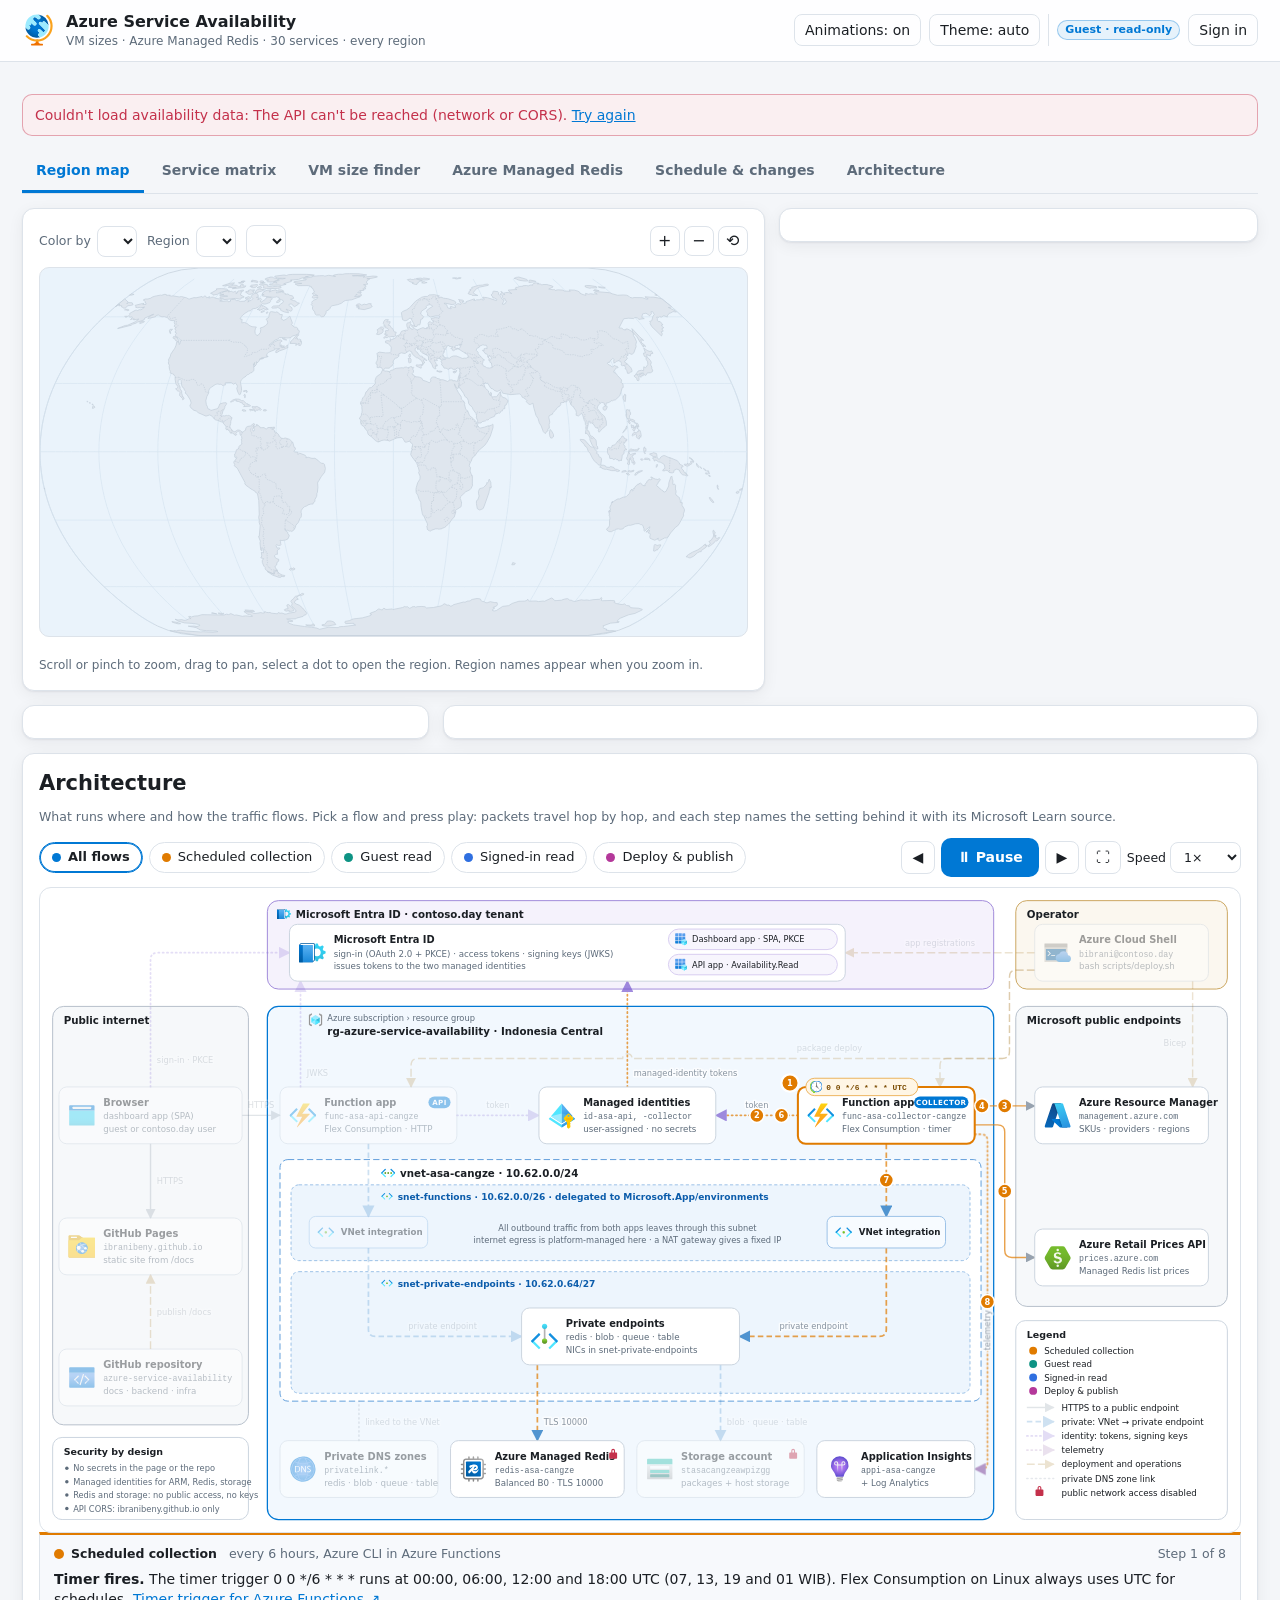
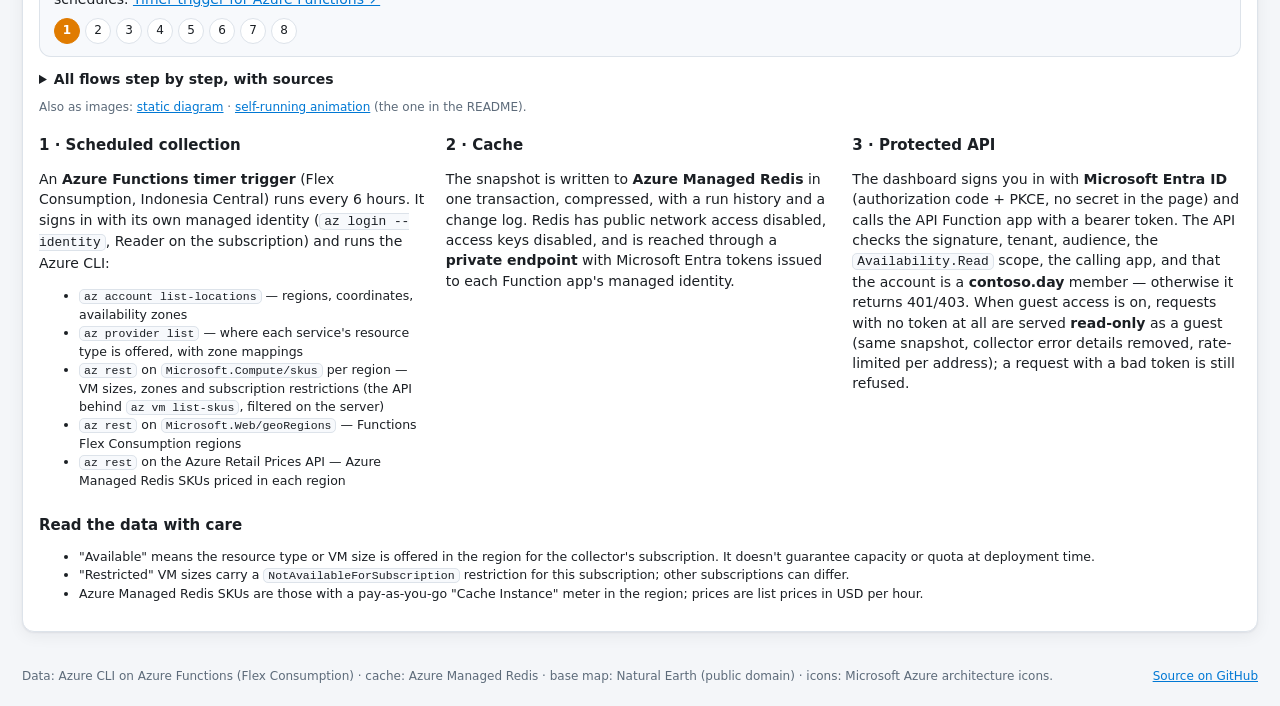
==== commit 9191833c: "Architecture tab: larger packets, full-screen view (F); KPI values wrap again Full-screen button and" ====
--- a/docs/index.html
+++ b/docs/index.html
@@ -150,10 +150,11 @@
             <button type="button" class="ghost" id="archPrev" aria-label="Previous step" title="Previous step (←)">&#9664;</button>
             <button type="button" class="primary" id="archPlay">&#9654; Play traffic</button>
             <button type="button" class="ghost" id="archNext" aria-label="Next step" title="Next step (→)">&#9654;</button>
+            <button type="button" class="ghost" id="archFull" aria-label="Full screen" title="Full screen (F)">&#x26F6;</button>
             <label class="small">Speed <select id="archSpeed" aria-label="Animation speed"><option value="0.5">0.5×</option><option value="1" selected>1×</option><option value="1.5">1.5×</option><option value="2">2×</option></select></label>
           </div>
         </div>
-        <div class="arch-canvas" tabindex="0" aria-label="Architecture diagram. Space plays or pauses the traffic animation; the arrow keys step through it.">
+        <div class="arch-canvas" tabindex="0" aria-label="Architecture diagram. Space plays or pauses the traffic animation, the arrow keys step through it, F opens full screen.">
           <!-- arch:svg --><svg class="arch-svg" id="archSvg" viewBox="0 0 1520 816" role="img" aria-labelledby="arch-title arch-desc"><title id="arch-title">Azure Service Availability architecture</title><desc id="arch-desc">GitHub Pages dashboard in the browser; optional Microsoft Entra ID sign-in; API and collector Function apps (Flex Consumption, Indonesia Central) with user-assigned managed identities; VNet integration and private endpoints to Azure Managed Redis and Storage; the collector calls Azure Resource Manager and the Azure Retail Prices API every 6 hours.</desc><defs><marker id="arch-m-public" viewBox="0 0 10 10" refX="9" refY="5" markerWidth="7" markerHeight="7" orient="auto-start-reverse"><path class="mk-public" d="M0 0L10 5L0 10z"/></marker><marker id="arch-m-private" viewBox="0 0 10 10" refX="9" refY="5" markerWidth="7" markerHeight="7" orient="auto-start-reverse"><path class="mk-private" d="M0 0L10 5L0 10z"/></marker><marker id="arch-m-identity" viewBox="0 0 10 10" refX="9" refY="5" markerWidth="7" markerHeight="7" orient="auto-start-reverse"><path class="mk-identity" d="M0 0L10 5L0 10z"/></marker><marker id="arch-m-telemetry" viewBox="0 0 10 10" refX="9" refY="5" markerWidth="7" markerHeight="7" orient="auto-start-reverse"><path class="mk-telemetry" d="M0 0L10 5L0 10z"/></marker><marker id="arch-m-ops" viewBox="0 0 10 10" refX="9" refY="5" markerWidth="7" markerHeight="7" orient="auto-start-reverse"><path class="mk-ops" d="M0 0L10 5L0 10z"/></marker><marker id="arch-m-on" viewBox="0 0 10 10" refX="9" refY="5" markerWidth="6" markerHeight="6" orient="auto-start-reverse"><path class="mk-on" d="M0 0L10 5L0 10z"/></marker></defs><g class="az-zone z-identity"><rect class="az-zr" x="288" y="16" width="920" height="112" rx="14"/><image href="assets/icons/tenant-properties.svg" x="300" y="24" width="18" height="18"/><text class="az-zt" x="324" y="38">Microsoft Entra ID · contoso.day tenant</text></g><g class="az-zone z-ops"><rect class="az-zr" x="1236" y="16" width="268" height="112" rx="14"/><text class="az-zt" x="1250" y="38">Operator</text></g><g class="az-zone z-web"><rect class="az-zr" x="16" y="150" width="248" height="530" rx="14"/><text class="az-zt" x="30" y="172">Public internet</text></g><g class="az-zone z-azure"><rect class="az-zr" x="288" y="150" width="920" height="650" rx="14"/><image href="assets/icons/resource-groups.svg" x="340" y="158" width="18" height="18"/><text class="az-zk" x="364" y="169">Azure subscription › resource group</text><text class="az-zt" x="364" y="186">rg-azure-service-availability · Indonesia Central</text></g><g class="az-zone z-vnet"><rect class="az-zr" x="304" y="344" width="888" height="306" rx="10"/><image href="assets/icons/virtual-networks.svg" x="432" y="352" width="18" height="18"/><text class="az-zt" x="456" y="366">vnet-asa-cangze · 10.62.0.0/24</text></g><g class="az-zone z-subnet"><rect class="az-zr" x="318" y="376" width="860" height="96" rx="10"/><image href="assets/icons/subnet.svg" x="432" y="383" width="15" height="15"/><text class="az-zt" x="453" y="395">snet-functions · 10.62.0.0/26 · delegated to Microsoft.App/environments</text></g><g class="az-zone z-subnet"><rect class="az-zr" x="318" y="486" width="860" height="154" rx="10"/><image href="assets/icons/subnet.svg" x="432" y="493" width="15" height="15"/><text class="az-zt" x="453" y="505">snet-private-endpoints · 10.62.0.64/27</text></g><g class="az-zone z-web"><rect class="az-zr" x="1236" y="150" width="268" height="380" rx="14"/><text class="az-zt" x="1250" y="172">Microsoft public endpoints</text></g><g id="arch-segs"><g class="az-seg-g cat-public" data-seg="br_pages"><path id="arch-seg-br_pages" class="az-seg" d="M140 324 L140 418"/><text class="az-sl" x="148" y="375" text-anchor="start">HTTPS</text></g><g class="az-seg-g cat-ops" data-seg="repo_pages"><path id="arch-seg-repo_pages" class="az-seg" d="M140 584 L140 490"/><text class="az-sl" x="148" y="541" text-anchor="start">publish /docs</text></g><g class="az-seg-g cat-identity" data-seg="br_entra"><path id="arch-seg-br_entra" class="az-seg" d="M140 252 L140 91 Q140 82 149 82 L316 82"/><text class="az-sl" x="148" y="222" text-anchor="start">sign-in · PKCE</text></g><g class="az-seg-g cat-public" data-seg="br_api"><path id="arch-seg-br_api" class="az-seg" d="M256 288 L304 288"/><text class="az-sl" x="280" y="279" text-anchor="middle">HTTPS</text></g><g class="az-seg-g cat-identity" data-seg="api_entra"><path id="arch-seg-api_entra" class="az-seg" d="M330 252 L330 118"/><text class="az-sl" x="338" y="238" text-anchor="start">JWKS</text></g><g class="az-seg-g cat-identity" data-seg="api_mi"><path id="arch-seg-api_mi" class="az-seg" d="M528 288 L632 288"/><text class="az-sl" x="580" y="279" text-anchor="middle">token</text></g><g class="az-seg-g cat-identity" data-seg="col_mi"><path id="arch-seg-col_mi" class="az-seg" d="M960 288 L856 288"/><text class="az-sl" x="908" y="279" text-anchor="middle">token</text></g><g class="az-seg-g cat-identity" data-seg="mi_entra"><path id="arch-seg-mi_entra" class="az-seg" d="M744 252 L744 118"/><text class="az-sl" x="752" y="238" text-anchor="start">managed-identity tokens</text></g><g class="az-seg-g cat-private" data-seg="api_port"><path id="arch-seg-api_port" class="az-seg" d="M416 324 L416 416"/></g><g class="az-seg-g cat-private" data-seg="portA_pe"><path id="arch-seg-portA_pe" class="az-seg" d="M416 456 L416 559 Q416 568 425 568 L610 568"/><text class="az-sl" x="510" y="559" text-anchor="middle">private endpoint</text></g><g class="az-seg-g cat-private" data-seg="col_port"><path id="arch-seg-col_port" class="az-seg" d="M1072 324 L1072 416"/></g><g class="az-seg-g cat-private" data-seg="portC_pe"><path id="arch-seg-portC_pe" class="az-seg" d="M1072 456 L1072 559 Q1072 568 1063 568 L886 568"/><text class="az-sl" x="980" y="559" text-anchor="middle">private endpoint</text></g><g class="az-seg-g cat-private" data-seg="pe_redis"><path id="arch-seg-pe_redis" class="az-seg" d="M630 604 L630 700"/><text class="az-sl" x="638" y="680" text-anchor="start">TLS 10000</text></g><g class="az-seg-g cat-private" data-seg="pe_sto"><path id="arch-seg-pe_sto" class="az-seg" d="M862 604 L862 700"/><text class="az-sl" x="870" y="680" text-anchor="start">blob · queue · table</text></g><g class="az-seg-g cat-link" data-seg="dns"><path id="arch-seg-dns" class="az-seg" d="M404 700 L404 650" style="marker-end:none"/><text class="az-sl" x="412" y="680" text-anchor="start">linked to the VNet</text></g><g class="az-seg-g cat-public" data-seg="col_arm"><path id="arch-seg-col_arm" class="az-seg" d="M1184 276 L1260 276"/></g><g class="az-seg-g cat-public" data-seg="col_prices"><path id="arch-seg-col_prices" class="az-seg" d="M1184 300 L1213 300 Q1222 300 1222 309 L1222 459 Q1222 468 1231 468 L1260 468"/></g><g class="az-seg-g cat-telemetry" data-seg="col_appi"><path id="arch-seg-col_appi" class="az-seg" d="M1184 312 L1192.0 312.0 Q1200 312 1200.0 320.0 L1200.0 728.0 Q1200 736 1192.0 736.0 L1184 736"/><text class="az-sl" x="1200" y="560" text-anchor="middle" transform="rotate(-90 1200 560)" dominant-baseline="middle">telemetry</text></g><g class="az-seg-g cat-ops" data-seg="sh_arm"><path id="arch-seg-sh_arm" class="az-seg" d="M1460 118 L1460 252"/><text class="az-sl" x="1452" y="200" text-anchor="end">Bicep</text></g><g class="az-seg-g cat-ops" data-seg="sh_entra"><path id="arch-seg-sh_entra" class="az-seg" d="M1260 82 L1020 82"/><text class="az-sl" x="1140" y="73" text-anchor="middle">app registrations</text></g><g class="az-seg-g cat-ops" data-seg="sh_col"><path id="arch-seg-sh_col" class="az-seg" d="M1260 104 L1237 104 Q1228 104 1228 113 L1228 207 Q1228 216 1219 216 L1149 216 Q1140 216 1140 225 L1140 252"/><text class="az-sl" x="1000" y="207" text-anchor="middle">package deploy</text></g><g class="az-seg-g cat-ops" data-seg="sh_api"><path id="arch-seg-sh_api" class="az-seg" d="M1260 104 L1237 104 Q1228 104 1228 113 L1228 207 Q1228 216 1219 216 L750 216 A6 6 0 0 0 738 216 L479 216 Q470 216 470 225 L470 252"/></g></g><text class="az-note" x="744" y="434" text-anchor="middle">All outbound traffic from both apps leaves through this subnet</text><text class="az-note" x="744" y="450" text-anchor="middle">internet egress is platform-managed here · a NAT gateway gives a fixed IP</text><g class="az-zone z-box"><rect class="az-zr" x="1236" y="548" width="268" height="252" rx="12"/></g><text class="az-lgh" x="1250" y="570">Legend</text><circle cx="1258" cy="586" r="5" class="lg-dot lg-collect"/><text class="az-lg" x="1272" y="590">Scheduled collection</text><circle cx="1258" cy="603" r="5" class="lg-dot lg-guest"/><text class="az-lg" x="1272" y="607">Guest read</text><circle cx="1258" cy="620" r="5" class="lg-dot lg-signedin"/><text class="az-lg" x="1272" y="624">Signed-in read</text><circle cx="1258" cy="637" r="5" class="lg-dot lg-deploy"/><text class="az-lg" x="1272" y="641">Deploy &amp; publish</text><g class="az-seg-g cat-public"><path class="az-seg" d="M1250 658h34"/></g><text class="az-lg" x="1294" y="662">HTTPS to a public endpoint</text><g class="az-seg-g cat-private"><path class="az-seg" d="M1250 676h34"/></g><text class="az-lg" x="1294" y="680">private: VNet → private endpoint</text><g class="az-seg-g cat-identity"><path class="az-seg" d="M1250 694h34"/></g><text class="az-lg" x="1294" y="698">identity: tokens, signing keys</text><g class="az-seg-g cat-telemetry"><path class="az-seg" d="M1250 712h34"/></g><text class="az-lg" x="1294" y="716">telemetry</text><g class="az-seg-g cat-ops"><path class="az-seg" d="M1250 730h34"/></g><text class="az-lg" x="1294" y="734">deployment and operations</text><g class="az-seg-g cat-link"><path class="az-seg" d="M1250 748h34" style="marker-end:none"/></g><text class="az-lg" x="1294" y="752">private DNS zone link</text><path class="az-lock" d="M1262 762h8a1 1 0 0 1 1 1v6a1 1 0 0 1-1 1h-8a1 1 0 0 1-1-1v-6a1 1 0 0 1 1-1zm1.6 0v-2.2a2.4 2.4 0 0 1 4.8 0v2.2h-1.4v-2.2a1 1 0 0 0-2 0v2.2z"/><text class="az-lg" x="1294" y="770">public network access disabled</text><g class="az-zone z-box"><rect class="az-zr" x="16" y="696" width="248" height="104" rx="12"/></g><text class="az-lgh" x="30" y="718">Security by design</text><circle cx="34" cy="735" r="2.2" class="lg-bullet"/><text class="az-note" x="42" y="739">No secrets in the page or the repo</text><circle cx="34" cy="752" r="2.2" class="lg-bullet"/><text class="az-note" x="42" y="756">Managed identities for ARM, Redis, storage</text><circle cx="34" cy="769" r="2.2" class="lg-bullet"/><text class="az-note" x="42" y="773">Redis and storage: no public access, no keys</text><circle cx="34" cy="786" r="2.2" class="lg-bullet"/><text class="az-note" x="42" y="790">API CORS: ibranibeny.github.io only</text><g id="arch-nodes"><g class="az-node" data-node="browser" id="arch-node-browser"><rect class="az-card" x="24" y="252" width="232" height="72" rx="10"/><image href="assets/icons/browser.svg" x="36" y="271" width="34" height="34"/><text class="az-t" x="80" y="276">Browser</text><text class="az-s" x="80" y="293">dashboard app (SPA)</text><text class="az-s" x="80" y="309">guest or contoso.day user</text></g><g class="az-node" data-node="pages" id="arch-node-pages"><rect class="az-card" x="24" y="418" width="232" height="72" rx="10"/><image href="assets/icons/folder-website.svg" x="36" y="437" width="34" height="34"/><text class="az-t" x="80" y="442">GitHub Pages</text><text class="az-m" x="80" y="459">ibranibeny.github.io</text><text class="az-s" x="80" y="475">static site from /docs</text></g><g class="az-node" data-node="repo" id="arch-node-repo"><rect class="az-card" x="24" y="584" width="232" height="72" rx="10"/><image href="assets/icons/code.svg" x="36" y="603" width="34" height="34"/><text class="az-t" x="80" y="608">GitHub repository</text><text class="az-m" x="80" y="625">azure-service-availability</text><text class="az-s" x="80" y="641">docs · backend · infra</text></g><g class="az-node" data-node="shell" id="arch-node-shell"><rect class="az-card" x="1260" y="46" width="220" height="72" rx="10"/><image href="assets/icons/azure-cloud-shell.svg" x="1272" y="65" width="34" height="34"/><text class="az-t" x="1316" y="70">Azure Cloud Shell</text><text class="az-m" x="1316" y="87">bibrani@contoso.day</text><text class="az-s" x="1316" y="103">bash scripts/deploy.sh</text></g><g class="az-node" data-node="entra" id="arch-node-entra"><rect class="az-card" x="316" y="46" width="704" height="72" rx="10"/><image href="assets/icons/tenant-properties.svg" x="328" y="65" width="34" height="34"/><text class="az-t" x="372" y="70">Microsoft Entra ID</text><text class="az-s" x="372" y="87">sign-in (OAuth 2.0 + PKCE) · access tokens · signing keys (JWKS)</text><text class="az-s" x="372" y="103">issues tokens to the two managed identities</text><g class="az-chip"><rect x="796" y="52" width="214" height="26" rx="13"/><image href="assets/icons/app-registrations.svg" x="804" y="57" width="16" height="16"/><text x="826" y="69">Dashboard app · SPA, PKCE</text></g><g class="az-chip"><rect x="796" y="84" width="214" height="26" rx="13"/><image href="assets/icons/app-registrations.svg" x="804" y="89" width="16" height="16"/><text x="826" y="101">API app · Availability.Read</text></g></g><g class="az-node" data-node="api" id="arch-node-api"><rect class="az-card" x="304" y="252" width="224" height="72" rx="10"/><image href="assets/icons/function-apps.svg" x="316" y="271" width="34" height="34"/><text class="az-t" x="360" y="276">Function app</text><text class="az-m" x="360" y="293">func-asa-api-cangze</text><text class="az-s" x="360" y="309">Flex Consumption · HTTP</text><g class="az-pill"><rect x="492.0" y="264" width="28.0" height="15" rx="7.5"/><text x="506.0" y="274.5" text-anchor="middle">API</text></g></g><g class="az-node" data-node="mi" id="arch-node-mi"><rect class="az-card" x="632" y="252" width="224" height="72" rx="10"/><image href="assets/icons/managed-identities.svg" x="644" y="271" width="34" height="34"/><text class="az-t" x="688" y="276">Managed identities</text><text class="az-m" x="688" y="293">id-asa-api, -collector</text><text class="az-s" x="688" y="309">user-assigned · no secrets</text></g><g class="az-node" data-node="collector" id="arch-node-collector"><rect class="az-card" x="960" y="252" width="224" height="72" rx="10"/><image href="assets/icons/function-apps.svg" x="972" y="271" width="34" height="34"/><text class="az-t" x="1016" y="276">Function app</text><text class="az-m" x="1016" y="293">func-asa-collector-cangze</text><text class="az-s" x="1016" y="309">Flex Consumption · timer</text><g class="az-pill"><rect x="1107.2" y="264" width="68.8" height="15" rx="7.5"/><text x="1141.6" y="274.5" text-anchor="middle">COLLECTOR</text></g><g class="az-timer" id="arch-timer"><rect x="970" y="241" width="142.0" height="22" rx="11"/><image href="assets/icons/scheduler.svg" x="975" y="244" width="16" height="16"/><text x="996" y="255.5">0 0 */6 * * *  UTC</text></g></g><g class="az-node az-port" data-node="portA" id="arch-node-portA"><rect class="az-card" x="341" y="416" width="150" height="40" rx="8"/><image href="assets/icons/subnet.svg" x="351" y="425" width="22" height="22"/><text class="az-t" x="381" y="440">VNet integration</text></g><g class="az-node az-port" data-node="portC" id="arch-node-portC"><rect class="az-card" x="997" y="416" width="150" height="40" rx="8"/><image href="assets/icons/subnet.svg" x="1007" y="425" width="22" height="22"/><text class="az-t" x="1037" y="440">VNet integration</text></g><g class="az-node" data-node="pe" id="arch-node-pe"><rect class="az-card" x="610" y="532" width="276" height="72" rx="10"/><image href="assets/icons/private-endpoints.svg" x="622" y="551" width="34" height="34"/><text class="az-t" x="666" y="556">Private endpoints</text><text class="az-s" x="666" y="573">redis · blob · queue · table</text><text class="az-s" x="666" y="589">NICs in snet-private-endpoints</text></g><g class="az-node" data-node="dns" id="arch-node-dns"><rect class="az-card" x="304" y="700" width="200" height="72" rx="10"/><image href="assets/icons/dns-zones.svg" x="316" y="719" width="34" height="34"/><text class="az-t" x="360" y="724">Private DNS zones</text><text class="az-m" x="360" y="741">privatelink.*</text><text class="az-s" x="360" y="757">redis · blob · queue · table</text></g><g class="az-node" data-node="redis" id="arch-node-redis"><rect class="az-card" x="520" y="700" width="220" height="72" rx="10"/><image href="assets/icons/azure-managed-redis.svg" x="532" y="719" width="34" height="34"/><text class="az-t" x="576" y="724">Azure Managed Redis</text><text class="az-m" x="576" y="741">redis-asa-cangze</text><text class="az-s" x="576" y="757">Balanced B0 · TLS 10000</text><g class="az-lockg"><title>Public network access disabled</title><path class="az-lock" d="M722 715h8a1 1 0 0 1 1 1v6a1 1 0 0 1-1 1h-8a1 1 0 0 1-1-1v-6a1 1 0 0 1 1-1zm1.6 0v-2.2a2.4 2.4 0 0 1 4.8 0v2.2h-1.4v-2.2a1 1 0 0 0-2 0v2.2z"/></g></g><g class="az-node" data-node="storage" id="arch-node-storage"><rect class="az-card" x="756" y="700" width="212" height="72" rx="10"/><image href="assets/icons/storage-accounts.svg" x="768" y="719" width="34" height="34"/><text class="az-t" x="812" y="724">Storage account</text><text class="az-m" x="812" y="741">stasacangzeawpizgg</text><text class="az-s" x="812" y="757">packages + host storage</text><g class="az-lockg"><title>Public network access disabled</title><path class="az-lock" d="M950 715h8a1 1 0 0 1 1 1v6a1 1 0 0 1-1 1h-8a1 1 0 0 1-1-1v-6a1 1 0 0 1 1-1zm1.6 0v-2.2a2.4 2.4 0 0 1 4.8 0v2.2h-1.4v-2.2a1 1 0 0 0-2 0v2.2z"/></g></g><g class="az-node" data-node="appi" id="arch-node-appi"><rect class="az-card" x="984" y="700" width="200" height="72" rx="10"/><image href="assets/icons/application-insights.svg" x="996" y="719" width="34" height="34"/><text class="az-t" x="1040" y="724">Application Insights</text><text class="az-m" x="1040" y="741">appi-asa-cangze</text><text class="az-s" x="1040" y="757">+ Log Analytics</text></g><g class="az-node" data-node="arm" id="arch-node-arm"><rect class="az-card" x="1260" y="252" width="220" height="72" rx="10"/><image href="assets/icons/azure-a.svg" x="1272" y="271" width="34" height="34"/><text class="az-t" x="1316" y="276">Azure Resource Manager</text><text class="az-m" x="1316" y="293">management.azure.com</text><text class="az-s" x="1316" y="309">SKUs · providers · regions</text></g><g class="az-node" data-node="prices" id="arch-node-prices"><rect class="az-card" x="1260" y="432" width="220" height="72" rx="10"/><image href="assets/icons/cost-management.svg" x="1272" y="451" width="34" height="34"/><text class="az-t" x="1316" y="456">Azure Retail Prices API</text><text class="az-m" x="1316" y="473">prices.azure.com</text><text class="az-s" x="1316" y="489">Managed Redis list prices</text></g></g><g id="arch-badges"></g><g id="arch-pkts"></g></svg><!-- /arch:svg -->
           <button type="button" class="arch-overlay" id="archOverlay">&#9654; Play the traffic animation</button>
         </div>
--- a/docs/assets/css/app.css
+++ b/docs/assets/css/app.css
@@ -94,7 +94,7 @@
 .kpis { display: grid; grid-template-columns: repeat(auto-fit, minmax(180px, 1fr)); gap: 12px; margin-bottom: 14px; }
 .kpi { display: flex; gap: 12px; align-items: center; background: var(--surface); border: 1px solid var(--border); border-radius: var(--radius); padding: 12px 14px; box-shadow: var(--shadow); }
 .kpi .ico { width: 34px; height: 34px; }
-.kpi-v { font-size: 22px; font-weight: 700; letter-spacing: -.01em; white-space: nowrap; }
+.kpi-v { font-size: 22px; font-weight: 700; letter-spacing: -.01em; }
 .kpi > div { min-width: 0; }
 .kpi-l { font-weight: 600; }
 .kpi-s { font-size: 12px; color: var(--muted); }
@@ -336,8 +336,12 @@
 .arch-svg .pkt { pointer-events: none; }
 .arch-svg .pkt .dot { fill: var(--flow); stroke: var(--az-card); stroke-width: 2; }
 .arch-svg .pkt .halo { fill: var(--flow); opacity: .25; }
-.arch-svg .pkt .tag rect { fill: var(--az-card); stroke: var(--flow); stroke-width: 1.2; }
-.arch-svg .pkt .tag text { font-size: 10.5px; fill: var(--az-text); }
+.arch-svg .pkt .tag rect { fill: var(--az-card); stroke: var(--flow); stroke-width: 1.6; }
+.arch-svg .pkt .tag text { font-size: 12px; font-weight: 600; fill: var(--az-text); }
+.arch-wrap:fullscreen { background: var(--bg); padding: 14px 18px; overflow: auto; display: flex; flex-direction: column; }
+.arch-wrap:fullscreen .arch-canvas { flex: 1 1 auto; display: flex; align-items: center; justify-content: center; }
+.arch-wrap:fullscreen .arch-svg { width: auto; max-width: 100%; max-height: calc(100vh - 210px); }
+.arch-wrap:fullscreen .arch-all, .arch-wrap:fullscreen .fine { display: none; }
 .arch-svg .arch-b { cursor: pointer; }
 .arch-svg .arch-b circle { fill: var(--flow); }
 .arch-svg .arch-b.cur circle { stroke-width: 3; }
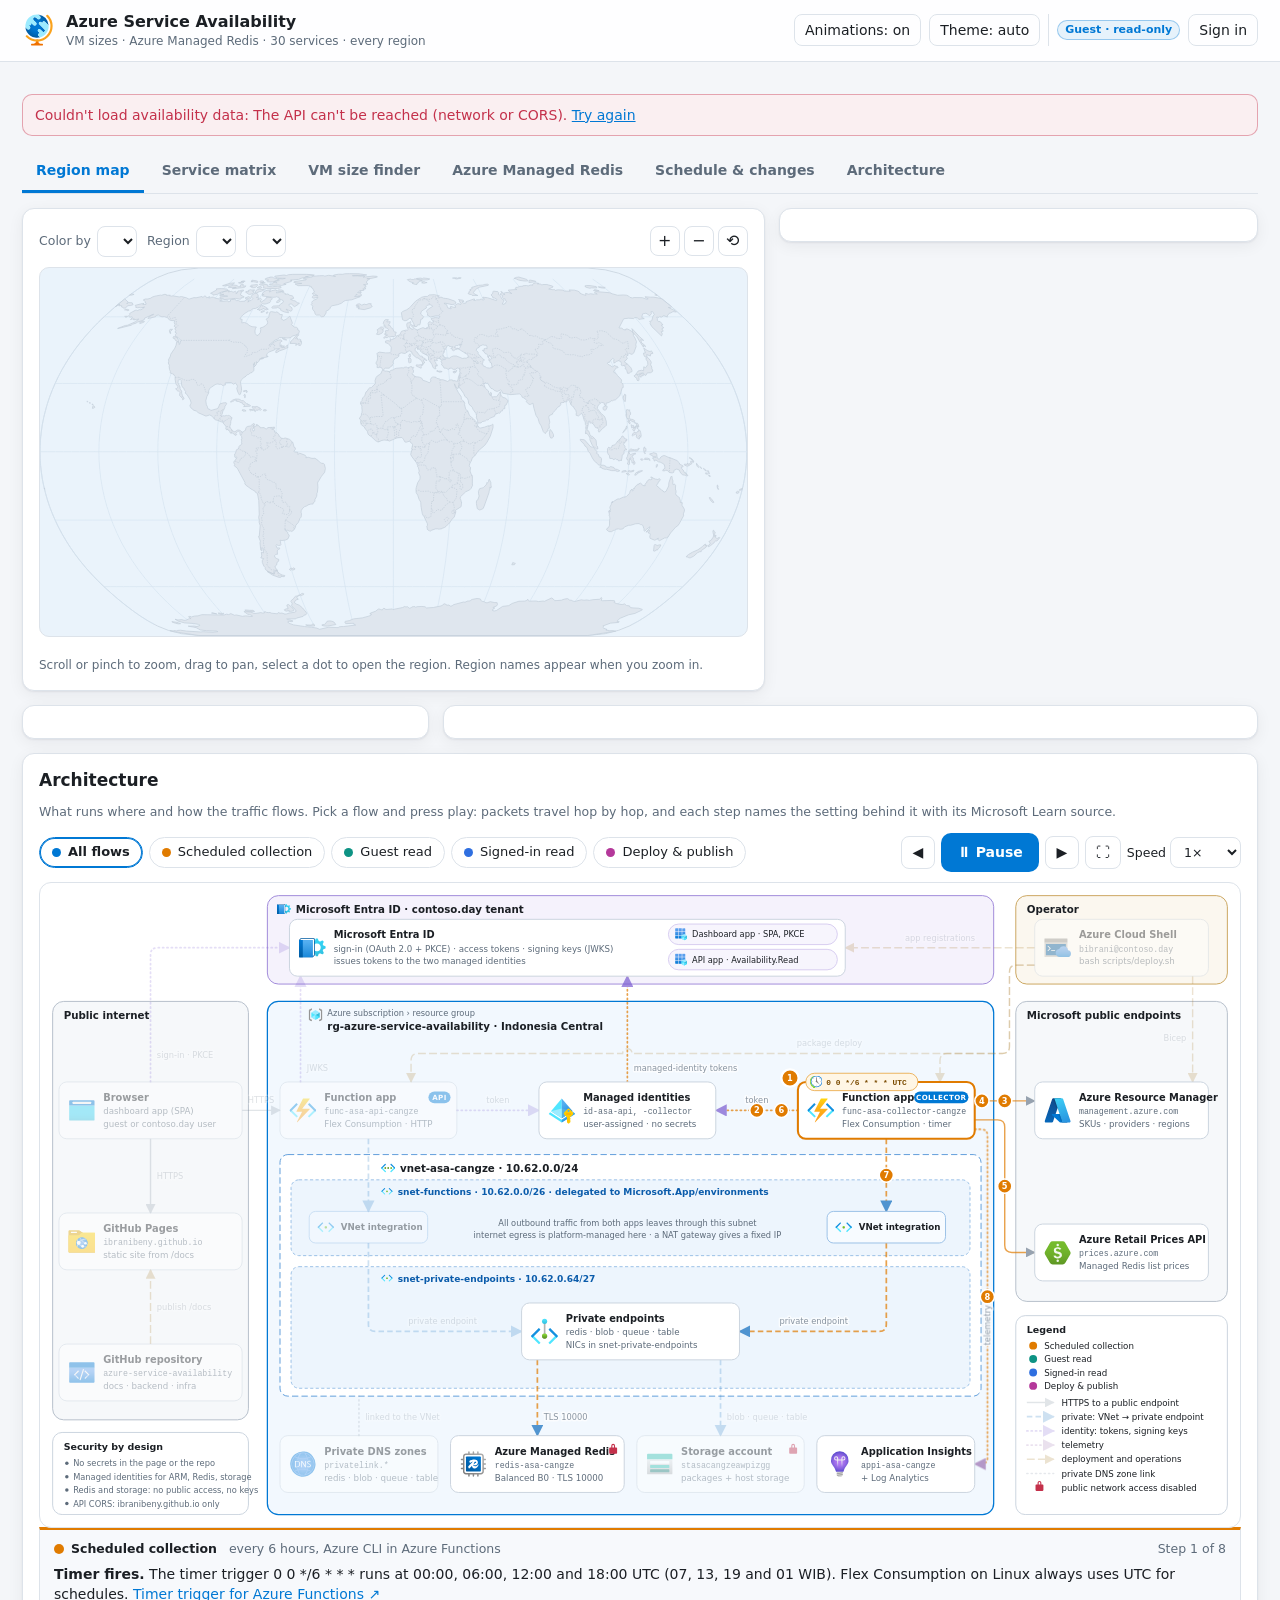
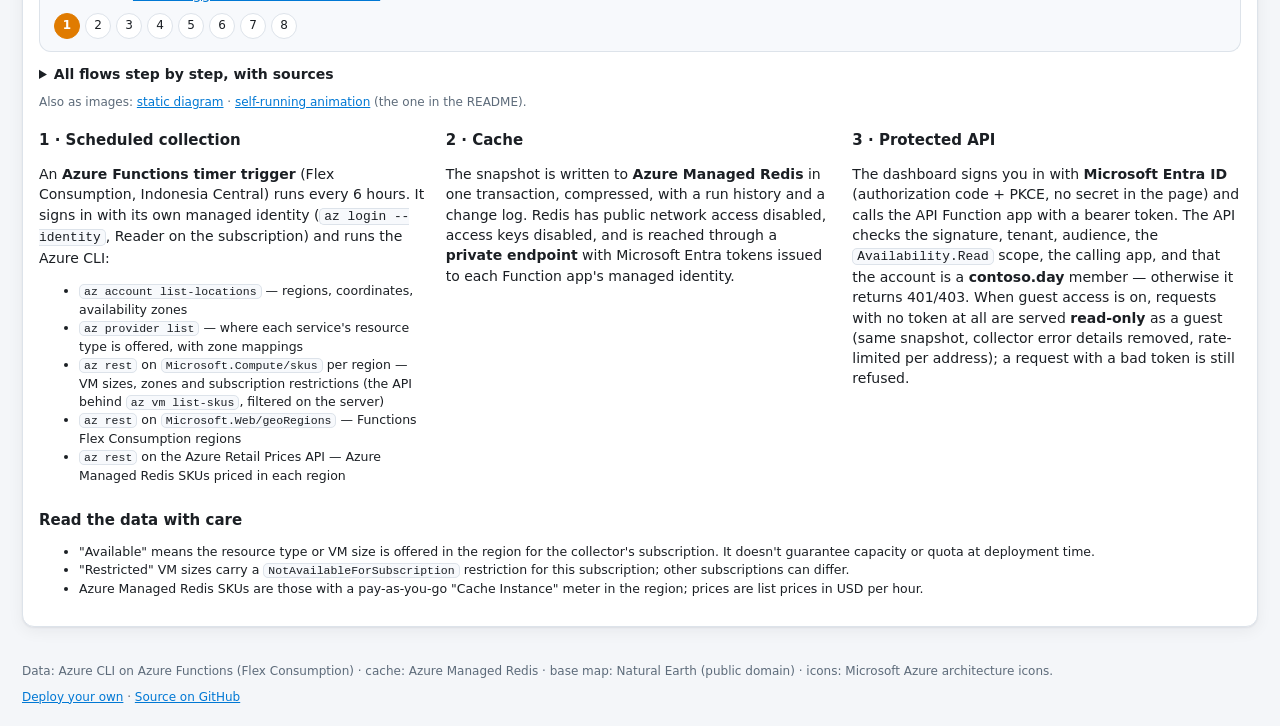
==== commit 1fee1380: "Add deployment guide (deploy.html) with an animated storage-account explainer Step-by-step guide for" ====
--- a/docs/index.html
+++ b/docs/index.html
@@ -4,7 +4,7 @@
   <meta charset="utf-8">
   <meta name="viewport" content="width=device-width, initial-scale=1">
   <title>Azure Service Availability — VM sizes, Azure Managed Redis and more, by region</title>
-  <meta name="description" content="Region map and availability dashboard for Azure VM sizes, Azure Managed Redis and 28 more services. Data collected on a schedule by Azure Functions with the Azure CLI. Sign-in required.">
+  <meta name="description" content="Region map and availability dashboard for Azure VM sizes, Azure Managed Redis and 28 more services. Data collected on a schedule by Azure Functions with the Azure CLI. Public read-only view; contoso.day accounts can sign in.">
   <meta http-equiv="Content-Security-Policy" content="default-src 'self'; script-src 'self'; style-src 'self' 'unsafe-inline'; img-src 'self' data: blob:; connect-src 'self' https://login.microsoftonline.com https://*.azurewebsites.net; object-src 'none'; base-uri 'self'">
   <meta name="referrer" content="strict-origin-when-cross-origin">
   <link rel="icon" href="assets/icons/region-management.svg" type="image/svg+xml">
@@ -135,7 +135,8 @@
 
   <section class="tabpanel" id="tab-about" role="tabpanel">
     <div class="card about">
-      <h2>Architecture</h2>
+      <!-- arch:widget -->
+      <h2 class="arch-h">Architecture</h2>
       <p class="muted small arch-intro">What runs where and how the traffic flows. Pick a flow and press play: packets travel hop by hop, and each step names the setting behind it with its Microsoft Learn source.</p>
       <div class="arch-wrap" id="arch">
         <div class="arch-bar">
@@ -154,8 +155,8 @@
             <label class="small">Speed <select id="archSpeed" aria-label="Animation speed"><option value="0.5">0.5×</option><option value="1" selected>1×</option><option value="1.5">1.5×</option><option value="2">2×</option></select></label>
           </div>
         </div>
-        <div class="arch-canvas" tabindex="0" aria-label="Architecture diagram. Space plays or pauses the traffic animation, the arrow keys step through it, F opens full screen.">
-          <!-- arch:svg --><svg class="arch-svg" id="archSvg" viewBox="0 0 1520 816" role="img" aria-labelledby="arch-title arch-desc"><title id="arch-title">Azure Service Availability architecture</title><desc id="arch-desc">GitHub Pages dashboard in the browser; optional Microsoft Entra ID sign-in; API and collector Function apps (Flex Consumption, Indonesia Central) with user-assigned managed identities; VNet integration and private endpoints to Azure Managed Redis and Storage; the collector calls Azure Resource Manager and the Azure Retail Prices API every 6 hours.</desc><defs><marker id="arch-m-public" viewBox="0 0 10 10" refX="9" refY="5" markerWidth="7" markerHeight="7" orient="auto-start-reverse"><path class="mk-public" d="M0 0L10 5L0 10z"/></marker><marker id="arch-m-private" viewBox="0 0 10 10" refX="9" refY="5" markerWidth="7" markerHeight="7" orient="auto-start-reverse"><path class="mk-private" d="M0 0L10 5L0 10z"/></marker><marker id="arch-m-identity" viewBox="0 0 10 10" refX="9" refY="5" markerWidth="7" markerHeight="7" orient="auto-start-reverse"><path class="mk-identity" d="M0 0L10 5L0 10z"/></marker><marker id="arch-m-telemetry" viewBox="0 0 10 10" refX="9" refY="5" markerWidth="7" markerHeight="7" orient="auto-start-reverse"><path class="mk-telemetry" d="M0 0L10 5L0 10z"/></marker><marker id="arch-m-ops" viewBox="0 0 10 10" refX="9" refY="5" markerWidth="7" markerHeight="7" orient="auto-start-reverse"><path class="mk-ops" d="M0 0L10 5L0 10z"/></marker><marker id="arch-m-on" viewBox="0 0 10 10" refX="9" refY="5" markerWidth="6" markerHeight="6" orient="auto-start-reverse"><path class="mk-on" d="M0 0L10 5L0 10z"/></marker></defs><g class="az-zone z-identity"><rect class="az-zr" x="288" y="16" width="920" height="112" rx="14"/><image href="assets/icons/tenant-properties.svg" x="300" y="24" width="18" height="18"/><text class="az-zt" x="324" y="38">Microsoft Entra ID · contoso.day tenant</text></g><g class="az-zone z-ops"><rect class="az-zr" x="1236" y="16" width="268" height="112" rx="14"/><text class="az-zt" x="1250" y="38">Operator</text></g><g class="az-zone z-web"><rect class="az-zr" x="16" y="150" width="248" height="530" rx="14"/><text class="az-zt" x="30" y="172">Public internet</text></g><g class="az-zone z-azure"><rect class="az-zr" x="288" y="150" width="920" height="650" rx="14"/><image href="assets/icons/resource-groups.svg" x="340" y="158" width="18" height="18"/><text class="az-zk" x="364" y="169">Azure subscription › resource group</text><text class="az-zt" x="364" y="186">rg-azure-service-availability · Indonesia Central</text></g><g class="az-zone z-vnet"><rect class="az-zr" x="304" y="344" width="888" height="306" rx="10"/><image href="assets/icons/virtual-networks.svg" x="432" y="352" width="18" height="18"/><text class="az-zt" x="456" y="366">vnet-asa-cangze · 10.62.0.0/24</text></g><g class="az-zone z-subnet"><rect class="az-zr" x="318" y="376" width="860" height="96" rx="10"/><image href="assets/icons/subnet.svg" x="432" y="383" width="15" height="15"/><text class="az-zt" x="453" y="395">snet-functions · 10.62.0.0/26 · delegated to Microsoft.App/environments</text></g><g class="az-zone z-subnet"><rect class="az-zr" x="318" y="486" width="860" height="154" rx="10"/><image href="assets/icons/subnet.svg" x="432" y="493" width="15" height="15"/><text class="az-zt" x="453" y="505">snet-private-endpoints · 10.62.0.64/27</text></g><g class="az-zone z-web"><rect class="az-zr" x="1236" y="150" width="268" height="380" rx="14"/><text class="az-zt" x="1250" y="172">Microsoft public endpoints</text></g><g id="arch-segs"><g class="az-seg-g cat-public" data-seg="br_pages"><path id="arch-seg-br_pages" class="az-seg" d="M140 324 L140 418"/><text class="az-sl" x="148" y="375" text-anchor="start">HTTPS</text></g><g class="az-seg-g cat-ops" data-seg="repo_pages"><path id="arch-seg-repo_pages" class="az-seg" d="M140 584 L140 490"/><text class="az-sl" x="148" y="541" text-anchor="start">publish /docs</text></g><g class="az-seg-g cat-identity" data-seg="br_entra"><path id="arch-seg-br_entra" class="az-seg" d="M140 252 L140 91 Q140 82 149 82 L316 82"/><text class="az-sl" x="148" y="222" text-anchor="start">sign-in · PKCE</text></g><g class="az-seg-g cat-public" data-seg="br_api"><path id="arch-seg-br_api" class="az-seg" d="M256 288 L304 288"/><text class="az-sl" x="280" y="279" text-anchor="middle">HTTPS</text></g><g class="az-seg-g cat-identity" data-seg="api_entra"><path id="arch-seg-api_entra" class="az-seg" d="M330 252 L330 118"/><text class="az-sl" x="338" y="238" text-anchor="start">JWKS</text></g><g class="az-seg-g cat-identity" data-seg="api_mi"><path id="arch-seg-api_mi" class="az-seg" d="M528 288 L632 288"/><text class="az-sl" x="580" y="279" text-anchor="middle">token</text></g><g class="az-seg-g cat-identity" data-seg="col_mi"><path id="arch-seg-col_mi" class="az-seg" d="M960 288 L856 288"/><text class="az-sl" x="908" y="279" text-anchor="middle">token</text></g><g class="az-seg-g cat-identity" data-seg="mi_entra"><path id="arch-seg-mi_entra" class="az-seg" d="M744 252 L744 118"/><text class="az-sl" x="752" y="238" text-anchor="start">managed-identity tokens</text></g><g class="az-seg-g cat-private" data-seg="api_port"><path id="arch-seg-api_port" class="az-seg" d="M416 324 L416 416"/></g><g class="az-seg-g cat-private" data-seg="portA_pe"><path id="arch-seg-portA_pe" class="az-seg" d="M416 456 L416 559 Q416 568 425 568 L610 568"/><text class="az-sl" x="510" y="559" text-anchor="middle">private endpoint</text></g><g class="az-seg-g cat-private" data-seg="col_port"><path id="arch-seg-col_port" class="az-seg" d="M1072 324 L1072 416"/></g><g class="az-seg-g cat-private" data-seg="portC_pe"><path id="arch-seg-portC_pe" class="az-seg" d="M1072 456 L1072 559 Q1072 568 1063 568 L886 568"/><text class="az-sl" x="980" y="559" text-anchor="middle">private endpoint</text></g><g class="az-seg-g cat-private" data-seg="pe_redis"><path id="arch-seg-pe_redis" class="az-seg" d="M630 604 L630 700"/><text class="az-sl" x="638" y="680" text-anchor="start">TLS 10000</text></g><g class="az-seg-g cat-private" data-seg="pe_sto"><path id="arch-seg-pe_sto" class="az-seg" d="M862 604 L862 700"/><text class="az-sl" x="870" y="680" text-anchor="start">blob · queue · table</text></g><g class="az-seg-g cat-link" data-seg="dns"><path id="arch-seg-dns" class="az-seg" d="M404 700 L404 650" style="marker-end:none"/><text class="az-sl" x="412" y="680" text-anchor="start">linked to the VNet</text></g><g class="az-seg-g cat-public" data-seg="col_arm"><path id="arch-seg-col_arm" class="az-seg" d="M1184 276 L1260 276"/></g><g class="az-seg-g cat-public" data-seg="col_prices"><path id="arch-seg-col_prices" class="az-seg" d="M1184 300 L1213 300 Q1222 300 1222 309 L1222 459 Q1222 468 1231 468 L1260 468"/></g><g class="az-seg-g cat-telemetry" data-seg="col_appi"><path id="arch-seg-col_appi" class="az-seg" d="M1184 312 L1192.0 312.0 Q1200 312 1200.0 320.0 L1200.0 728.0 Q1200 736 1192.0 736.0 L1184 736"/><text class="az-sl" x="1200" y="560" text-anchor="middle" transform="rotate(-90 1200 560)" dominant-baseline="middle">telemetry</text></g><g class="az-seg-g cat-ops" data-seg="sh_arm"><path id="arch-seg-sh_arm" class="az-seg" d="M1460 118 L1460 252"/><text class="az-sl" x="1452" y="200" text-anchor="end">Bicep</text></g><g class="az-seg-g cat-ops" data-seg="sh_entra"><path id="arch-seg-sh_entra" class="az-seg" d="M1260 82 L1020 82"/><text class="az-sl" x="1140" y="73" text-anchor="middle">app registrations</text></g><g class="az-seg-g cat-ops" data-seg="sh_col"><path id="arch-seg-sh_col" class="az-seg" d="M1260 104 L1237 104 Q1228 104 1228 113 L1228 207 Q1228 216 1219 216 L1149 216 Q1140 216 1140 225 L1140 252"/><text class="az-sl" x="1000" y="207" text-anchor="middle">package deploy</text></g><g class="az-seg-g cat-ops" data-seg="sh_api"><path id="arch-seg-sh_api" class="az-seg" d="M1260 104 L1237 104 Q1228 104 1228 113 L1228 207 Q1228 216 1219 216 L750 216 A6 6 0 0 0 738 216 L479 216 Q470 216 470 225 L470 252"/></g></g><text class="az-note" x="744" y="434" text-anchor="middle">All outbound traffic from both apps leaves through this subnet</text><text class="az-note" x="744" y="450" text-anchor="middle">internet egress is platform-managed here · a NAT gateway gives a fixed IP</text><g class="az-zone z-box"><rect class="az-zr" x="1236" y="548" width="268" height="252" rx="12"/></g><text class="az-lgh" x="1250" y="570">Legend</text><circle cx="1258" cy="586" r="5" class="lg-dot lg-collect"/><text class="az-lg" x="1272" y="590">Scheduled collection</text><circle cx="1258" cy="603" r="5" class="lg-dot lg-guest"/><text class="az-lg" x="1272" y="607">Guest read</text><circle cx="1258" cy="620" r="5" class="lg-dot lg-signedin"/><text class="az-lg" x="1272" y="624">Signed-in read</text><circle cx="1258" cy="637" r="5" class="lg-dot lg-deploy"/><text class="az-lg" x="1272" y="641">Deploy &amp; publish</text><g class="az-seg-g cat-public"><path class="az-seg" d="M1250 658h34"/></g><text class="az-lg" x="1294" y="662">HTTPS to a public endpoint</text><g class="az-seg-g cat-private"><path class="az-seg" d="M1250 676h34"/></g><text class="az-lg" x="1294" y="680">private: VNet → private endpoint</text><g class="az-seg-g cat-identity"><path class="az-seg" d="M1250 694h34"/></g><text class="az-lg" x="1294" y="698">identity: tokens, signing keys</text><g class="az-seg-g cat-telemetry"><path class="az-seg" d="M1250 712h34"/></g><text class="az-lg" x="1294" y="716">telemetry</text><g class="az-seg-g cat-ops"><path class="az-seg" d="M1250 730h34"/></g><text class="az-lg" x="1294" y="734">deployment and operations</text><g class="az-seg-g cat-link"><path class="az-seg" d="M1250 748h34" style="marker-end:none"/></g><text class="az-lg" x="1294" y="752">private DNS zone link</text><path class="az-lock" d="M1262 762h8a1 1 0 0 1 1 1v6a1 1 0 0 1-1 1h-8a1 1 0 0 1-1-1v-6a1 1 0 0 1 1-1zm1.6 0v-2.2a2.4 2.4 0 0 1 4.8 0v2.2h-1.4v-2.2a1 1 0 0 0-2 0v2.2z"/><text class="az-lg" x="1294" y="770">public network access disabled</text><g class="az-zone z-box"><rect class="az-zr" x="16" y="696" width="248" height="104" rx="12"/></g><text class="az-lgh" x="30" y="718">Security by design</text><circle cx="34" cy="735" r="2.2" class="lg-bullet"/><text class="az-note" x="42" y="739">No secrets in the page or the repo</text><circle cx="34" cy="752" r="2.2" class="lg-bullet"/><text class="az-note" x="42" y="756">Managed identities for ARM, Redis, storage</text><circle cx="34" cy="769" r="2.2" class="lg-bullet"/><text class="az-note" x="42" y="773">Redis and storage: no public access, no keys</text><circle cx="34" cy="786" r="2.2" class="lg-bullet"/><text class="az-note" x="42" y="790">API CORS: ibranibeny.github.io only</text><g id="arch-nodes"><g class="az-node" data-node="browser" id="arch-node-browser"><rect class="az-card" x="24" y="252" width="232" height="72" rx="10"/><image href="assets/icons/browser.svg" x="36" y="271" width="34" height="34"/><text class="az-t" x="80" y="276">Browser</text><text class="az-s" x="80" y="293">dashboard app (SPA)</text><text class="az-s" x="80" y="309">guest or contoso.day user</text></g><g class="az-node" data-node="pages" id="arch-node-pages"><rect class="az-card" x="24" y="418" width="232" height="72" rx="10"/><image href="assets/icons/folder-website.svg" x="36" y="437" width="34" height="34"/><text class="az-t" x="80" y="442">GitHub Pages</text><text class="az-m" x="80" y="459">ibranibeny.github.io</text><text class="az-s" x="80" y="475">static site from /docs</text></g><g class="az-node" data-node="repo" id="arch-node-repo"><rect class="az-card" x="24" y="584" width="232" height="72" rx="10"/><image href="assets/icons/code.svg" x="36" y="603" width="34" height="34"/><text class="az-t" x="80" y="608">GitHub repository</text><text class="az-m" x="80" y="625">azure-service-availability</text><text class="az-s" x="80" y="641">docs · backend · infra</text></g><g class="az-node" data-node="shell" id="arch-node-shell"><rect class="az-card" x="1260" y="46" width="220" height="72" rx="10"/><image href="assets/icons/azure-cloud-shell.svg" x="1272" y="65" width="34" height="34"/><text class="az-t" x="1316" y="70">Azure Cloud Shell</text><text class="az-m" x="1316" y="87">bibrani@contoso.day</text><text class="az-s" x="1316" y="103">bash scripts/deploy.sh</text></g><g class="az-node" data-node="entra" id="arch-node-entra"><rect class="az-card" x="316" y="46" width="704" height="72" rx="10"/><image href="assets/icons/tenant-properties.svg" x="328" y="65" width="34" height="34"/><text class="az-t" x="372" y="70">Microsoft Entra ID</text><text class="az-s" x="372" y="87">sign-in (OAuth 2.0 + PKCE) · access tokens · signing keys (JWKS)</text><text class="az-s" x="372" y="103">issues tokens to the two managed identities</text><g class="az-chip"><rect x="796" y="52" width="214" height="26" rx="13"/><image href="assets/icons/app-registrations.svg" x="804" y="57" width="16" height="16"/><text x="826" y="69">Dashboard app · SPA, PKCE</text></g><g class="az-chip"><rect x="796" y="84" width="214" height="26" rx="13"/><image href="assets/icons/app-registrations.svg" x="804" y="89" width="16" height="16"/><text x="826" y="101">API app · Availability.Read</text></g></g><g class="az-node" data-node="api" id="arch-node-api"><rect class="az-card" x="304" y="252" width="224" height="72" rx="10"/><image href="assets/icons/function-apps.svg" x="316" y="271" width="34" height="34"/><text class="az-t" x="360" y="276">Function app</text><text class="az-m" x="360" y="293">func-asa-api-cangze</text><text class="az-s" x="360" y="309">Flex Consumption · HTTP</text><g class="az-pill"><rect x="492.0" y="264" width="28.0" height="15" rx="7.5"/><text x="506.0" y="274.5" text-anchor="middle">API</text></g></g><g class="az-node" data-node="mi" id="arch-node-mi"><rect class="az-card" x="632" y="252" width="224" height="72" rx="10"/><image href="assets/icons/managed-identities.svg" x="644" y="271" width="34" height="34"/><text class="az-t" x="688" y="276">Managed identities</text><text class="az-m" x="688" y="293">id-asa-api, -collector</text><text class="az-s" x="688" y="309">user-assigned · no secrets</text></g><g class="az-node" data-node="collector" id="arch-node-collector"><rect class="az-card" x="960" y="252" width="224" height="72" rx="10"/><image href="assets/icons/function-apps.svg" x="972" y="271" width="34" height="34"/><text class="az-t" x="1016" y="276">Function app</text><text class="az-m" x="1016" y="293">func-asa-collector-cangze</text><text class="az-s" x="1016" y="309">Flex Consumption · timer</text><g class="az-pill"><rect x="1107.2" y="264" width="68.8" height="15" rx="7.5"/><text x="1141.6" y="274.5" text-anchor="middle">COLLECTOR</text></g><g class="az-timer" id="arch-timer"><rect x="970" y="241" width="142.0" height="22" rx="11"/><image href="assets/icons/scheduler.svg" x="975" y="244" width="16" height="16"/><text x="996" y="255.5">0 0 */6 * * *  UTC</text></g></g><g class="az-node az-port" data-node="portA" id="arch-node-portA"><rect class="az-card" x="341" y="416" width="150" height="40" rx="8"/><image href="assets/icons/subnet.svg" x="351" y="425" width="22" height="22"/><text class="az-t" x="381" y="440">VNet integration</text></g><g class="az-node az-port" data-node="portC" id="arch-node-portC"><rect class="az-card" x="997" y="416" width="150" height="40" rx="8"/><image href="assets/icons/subnet.svg" x="1007" y="425" width="22" height="22"/><text class="az-t" x="1037" y="440">VNet integration</text></g><g class="az-node" data-node="pe" id="arch-node-pe"><rect class="az-card" x="610" y="532" width="276" height="72" rx="10"/><image href="assets/icons/private-endpoints.svg" x="622" y="551" width="34" height="34"/><text class="az-t" x="666" y="556">Private endpoints</text><text class="az-s" x="666" y="573">redis · blob · queue · table</text><text class="az-s" x="666" y="589">NICs in snet-private-endpoints</text></g><g class="az-node" data-node="dns" id="arch-node-dns"><rect class="az-card" x="304" y="700" width="200" height="72" rx="10"/><image href="assets/icons/dns-zones.svg" x="316" y="719" width="34" height="34"/><text class="az-t" x="360" y="724">Private DNS zones</text><text class="az-m" x="360" y="741">privatelink.*</text><text class="az-s" x="360" y="757">redis · blob · queue · table</text></g><g class="az-node" data-node="redis" id="arch-node-redis"><rect class="az-card" x="520" y="700" width="220" height="72" rx="10"/><image href="assets/icons/azure-managed-redis.svg" x="532" y="719" width="34" height="34"/><text class="az-t" x="576" y="724">Azure Managed Redis</text><text class="az-m" x="576" y="741">redis-asa-cangze</text><text class="az-s" x="576" y="757">Balanced B0 · TLS 10000</text><g class="az-lockg"><title>Public network access disabled</title><path class="az-lock" d="M722 715h8a1 1 0 0 1 1 1v6a1 1 0 0 1-1 1h-8a1 1 0 0 1-1-1v-6a1 1 0 0 1 1-1zm1.6 0v-2.2a2.4 2.4 0 0 1 4.8 0v2.2h-1.4v-2.2a1 1 0 0 0-2 0v2.2z"/></g></g><g class="az-node" data-node="storage" id="arch-node-storage"><rect class="az-card" x="756" y="700" width="212" height="72" rx="10"/><image href="assets/icons/storage-accounts.svg" x="768" y="719" width="34" height="34"/><text class="az-t" x="812" y="724">Storage account</text><text class="az-m" x="812" y="741">stasacangzeawpizgg</text><text class="az-s" x="812" y="757">packages + host storage</text><g class="az-lockg"><title>Public network access disabled</title><path class="az-lock" d="M950 715h8a1 1 0 0 1 1 1v6a1 1 0 0 1-1 1h-8a1 1 0 0 1-1-1v-6a1 1 0 0 1 1-1zm1.6 0v-2.2a2.4 2.4 0 0 1 4.8 0v2.2h-1.4v-2.2a1 1 0 0 0-2 0v2.2z"/></g></g><g class="az-node" data-node="appi" id="arch-node-appi"><rect class="az-card" x="984" y="700" width="200" height="72" rx="10"/><image href="assets/icons/application-insights.svg" x="996" y="719" width="34" height="34"/><text class="az-t" x="1040" y="724">Application Insights</text><text class="az-m" x="1040" y="741">appi-asa-cangze</text><text class="az-s" x="1040" y="757">+ Log Analytics</text></g><g class="az-node" data-node="arm" id="arch-node-arm"><rect class="az-card" x="1260" y="252" width="220" height="72" rx="10"/><image href="assets/icons/azure-a.svg" x="1272" y="271" width="34" height="34"/><text class="az-t" x="1316" y="276">Azure Resource Manager</text><text class="az-m" x="1316" y="293">management.azure.com</text><text class="az-s" x="1316" y="309">SKUs · providers · regions</text></g><g class="az-node" data-node="prices" id="arch-node-prices"><rect class="az-card" x="1260" y="432" width="220" height="72" rx="10"/><image href="assets/icons/cost-management.svg" x="1272" y="451" width="34" height="34"/><text class="az-t" x="1316" y="456">Azure Retail Prices API</text><text class="az-m" x="1316" y="473">prices.azure.com</text><text class="az-s" x="1316" y="489">Managed Redis list prices</text></g></g><g id="arch-badges"></g><g id="arch-pkts"></g></svg><!-- /arch:svg -->
+        <div class="arch-canvas" tabindex="0" aria-label="Architecture diagram. Space plays or pauses the traffic animation, the arrow keys step through it, F opens full screen." data-idle-name="Four flows" data-idle-tag="scheduled collection · guest read · signed-in read · deploy &amp; publish" data-storage-key="asa.archPlay">
+          <svg class="arch-svg" id="archSvg" viewBox="0 0 1520 816" role="img" aria-labelledby="arch-title arch-desc"><title id="arch-title">Azure Service Availability architecture</title><desc id="arch-desc">GitHub Pages dashboard in the browser; optional Microsoft Entra ID sign-in; API and collector Function apps (Flex Consumption, Indonesia Central) with user-assigned managed identities; VNet integration and private endpoints to Azure Managed Redis and Storage; the collector calls Azure Resource Manager and the Azure Retail Prices API every 6 hours.</desc><defs><marker id="arch-m-public" viewBox="0 0 10 10" refX="9" refY="5" markerWidth="7" markerHeight="7" orient="auto-start-reverse"><path class="mk-public" d="M0 0L10 5L0 10z"/></marker><marker id="arch-m-private" viewBox="0 0 10 10" refX="9" refY="5" markerWidth="7" markerHeight="7" orient="auto-start-reverse"><path class="mk-private" d="M0 0L10 5L0 10z"/></marker><marker id="arch-m-identity" viewBox="0 0 10 10" refX="9" refY="5" markerWidth="7" markerHeight="7" orient="auto-start-reverse"><path class="mk-identity" d="M0 0L10 5L0 10z"/></marker><marker id="arch-m-telemetry" viewBox="0 0 10 10" refX="9" refY="5" markerWidth="7" markerHeight="7" orient="auto-start-reverse"><path class="mk-telemetry" d="M0 0L10 5L0 10z"/></marker><marker id="arch-m-ops" viewBox="0 0 10 10" refX="9" refY="5" markerWidth="7" markerHeight="7" orient="auto-start-reverse"><path class="mk-ops" d="M0 0L10 5L0 10z"/></marker><marker id="arch-m-on" viewBox="0 0 10 10" refX="9" refY="5" markerWidth="6" markerHeight="6" orient="auto-start-reverse"><path class="mk-on" d="M0 0L10 5L0 10z"/></marker></defs><g class="az-zone z-identity"><rect class="az-zr" x="288" y="16" width="920" height="112" rx="14"/><image href="assets/icons/tenant-properties.svg" x="300" y="24" width="18" height="18"/><text class="az-zt" x="324" y="38">Microsoft Entra ID · contoso.day tenant</text></g><g class="az-zone z-ops"><rect class="az-zr" x="1236" y="16" width="268" height="112" rx="14"/><text class="az-zt" x="1250" y="38">Operator</text></g><g class="az-zone z-web"><rect class="az-zr" x="16" y="150" width="248" height="530" rx="14"/><text class="az-zt" x="30" y="172">Public internet</text></g><g class="az-zone z-azure"><rect class="az-zr" x="288" y="150" width="920" height="650" rx="14"/><image href="assets/icons/resource-groups.svg" x="340" y="158" width="18" height="18"/><text class="az-zk" x="364" y="169">Azure subscription › resource group</text><text class="az-zt" x="364" y="186">rg-azure-service-availability · Indonesia Central</text></g><g class="az-zone z-vnet"><rect class="az-zr" x="304" y="344" width="888" height="306" rx="10"/><image href="assets/icons/virtual-networks.svg" x="432" y="352" width="18" height="18"/><text class="az-zt" x="456" y="366">vnet-asa-cangze · 10.62.0.0/24</text></g><g class="az-zone z-subnet"><rect class="az-zr" x="318" y="376" width="860" height="96" rx="10"/><image href="assets/icons/subnet.svg" x="432" y="383" width="15" height="15"/><text class="az-zt" x="453" y="395">snet-functions · 10.62.0.0/26 · delegated to Microsoft.App/environments</text></g><g class="az-zone z-subnet"><rect class="az-zr" x="318" y="486" width="860" height="154" rx="10"/><image href="assets/icons/subnet.svg" x="432" y="493" width="15" height="15"/><text class="az-zt" x="453" y="505">snet-private-endpoints · 10.62.0.64/27</text></g><g class="az-zone z-web"><rect class="az-zr" x="1236" y="150" width="268" height="380" rx="14"/><text class="az-zt" x="1250" y="172">Microsoft public endpoints</text></g><g id="arch-segs"><g class="az-seg-g cat-public" data-seg="br_pages"><path id="arch-seg-br_pages" class="az-seg" d="M140 324 L140 418"/><text class="az-sl" x="148" y="375" text-anchor="start">HTTPS</text></g><g class="az-seg-g cat-ops" data-seg="repo_pages"><path id="arch-seg-repo_pages" class="az-seg" d="M140 584 L140 490"/><text class="az-sl" x="148" y="541" text-anchor="start">publish /docs</text></g><g class="az-seg-g cat-identity" data-seg="br_entra"><path id="arch-seg-br_entra" class="az-seg" d="M140 252 L140 91 Q140 82 149 82 L316 82"/><text class="az-sl" x="148" y="222" text-anchor="start">sign-in · PKCE</text></g><g class="az-seg-g cat-public" data-seg="br_api"><path id="arch-seg-br_api" class="az-seg" d="M256 288 L304 288"/><text class="az-sl" x="280" y="279" text-anchor="middle">HTTPS</text></g><g class="az-seg-g cat-identity" data-seg="api_entra"><path id="arch-seg-api_entra" class="az-seg" d="M330 252 L330 118"/><text class="az-sl" x="338" y="238" text-anchor="start">JWKS</text></g><g class="az-seg-g cat-identity" data-seg="api_mi"><path id="arch-seg-api_mi" class="az-seg" d="M528 288 L632 288"/><text class="az-sl" x="580" y="279" text-anchor="middle">token</text></g><g class="az-seg-g cat-identity" data-seg="col_mi"><path id="arch-seg-col_mi" class="az-seg" d="M960 288 L856 288"/><text class="az-sl" x="908" y="279" text-anchor="middle">token</text></g><g class="az-seg-g cat-identity" data-seg="mi_entra"><path id="arch-seg-mi_entra" class="az-seg" d="M744 252 L744 118"/><text class="az-sl" x="752" y="238" text-anchor="start">managed-identity tokens</text></g><g class="az-seg-g cat-private" data-seg="api_port"><path id="arch-seg-api_port" class="az-seg" d="M416 324 L416 416"/></g><g class="az-seg-g cat-private" data-seg="portA_pe"><path id="arch-seg-portA_pe" class="az-seg" d="M416 456 L416 559 Q416 568 425 568 L610 568"/><text class="az-sl" x="510" y="559" text-anchor="middle">private endpoint</text></g><g class="az-seg-g cat-private" data-seg="col_port"><path id="arch-seg-col_port" class="az-seg" d="M1072 324 L1072 416"/></g><g class="az-seg-g cat-private" data-seg="portC_pe"><path id="arch-seg-portC_pe" class="az-seg" d="M1072 456 L1072 559 Q1072 568 1063 568 L886 568"/><text class="az-sl" x="980" y="559" text-anchor="middle">private endpoint</text></g><g class="az-seg-g cat-private" data-seg="pe_redis"><path id="arch-seg-pe_redis" class="az-seg" d="M630 604 L630 700"/><text class="az-sl" x="638" y="680" text-anchor="start">TLS 10000</text></g><g class="az-seg-g cat-private" data-seg="pe_sto"><path id="arch-seg-pe_sto" class="az-seg" d="M862 604 L862 700"/><text class="az-sl" x="870" y="680" text-anchor="start">blob · queue · table</text></g><g class="az-seg-g cat-link" data-seg="dns"><path id="arch-seg-dns" class="az-seg" d="M404 700 L404 650" style="marker-end:none"/><text class="az-sl" x="412" y="680" text-anchor="start">linked to the VNet</text></g><g class="az-seg-g cat-public" data-seg="col_arm"><path id="arch-seg-col_arm" class="az-seg" d="M1184 276 L1260 276"/></g><g class="az-seg-g cat-public" data-seg="col_prices"><path id="arch-seg-col_prices" class="az-seg" d="M1184 300 L1213 300 Q1222 300 1222 309 L1222 459 Q1222 468 1231 468 L1260 468"/></g><g class="az-seg-g cat-telemetry" data-seg="col_appi"><path id="arch-seg-col_appi" class="az-seg" d="M1184 312 L1192.0 312.0 Q1200 312 1200.0 320.0 L1200.0 728.0 Q1200 736 1192.0 736.0 L1184 736"/><text class="az-sl" x="1200" y="560" text-anchor="middle" transform="rotate(-90 1200 560)" dominant-baseline="middle">telemetry</text></g><g class="az-seg-g cat-ops" data-seg="sh_arm"><path id="arch-seg-sh_arm" class="az-seg" d="M1460 118 L1460 252"/><text class="az-sl" x="1452" y="200" text-anchor="end">Bicep</text></g><g class="az-seg-g cat-ops" data-seg="sh_entra"><path id="arch-seg-sh_entra" class="az-seg" d="M1260 82 L1020 82"/><text class="az-sl" x="1140" y="73" text-anchor="middle">app registrations</text></g><g class="az-seg-g cat-ops" data-seg="sh_col"><path id="arch-seg-sh_col" class="az-seg" d="M1260 104 L1237 104 Q1228 104 1228 113 L1228 207 Q1228 216 1219 216 L1149 216 Q1140 216 1140 225 L1140 252"/><text class="az-sl" x="1000" y="207" text-anchor="middle">package deploy</text></g><g class="az-seg-g cat-ops" data-seg="sh_api"><path id="arch-seg-sh_api" class="az-seg" d="M1260 104 L1237 104 Q1228 104 1228 113 L1228 207 Q1228 216 1219 216 L750 216 A6 6 0 0 0 738 216 L479 216 Q470 216 470 225 L470 252"/></g></g><text class="az-note" x="744" y="434" text-anchor="middle">All outbound traffic from both apps leaves through this subnet</text><text class="az-note" x="744" y="450" text-anchor="middle">internet egress is platform-managed here · a NAT gateway gives a fixed IP</text><g class="az-zone z-box"><rect class="az-zr" x="1236" y="548" width="268" height="252" rx="12"/></g><text class="az-lgh" x="1250" y="570">Legend</text><circle cx="1258" cy="586" r="5" class="lg-dot lg-collect"/><text class="az-lg" x="1272" y="590">Scheduled collection</text><circle cx="1258" cy="603" r="5" class="lg-dot lg-guest"/><text class="az-lg" x="1272" y="607">Guest read</text><circle cx="1258" cy="620" r="5" class="lg-dot lg-signedin"/><text class="az-lg" x="1272" y="624">Signed-in read</text><circle cx="1258" cy="637" r="5" class="lg-dot lg-deploy"/><text class="az-lg" x="1272" y="641">Deploy &amp; publish</text><g class="az-seg-g cat-public"><path class="az-seg" d="M1250 658h34"/></g><text class="az-lg" x="1294" y="662">HTTPS to a public endpoint</text><g class="az-seg-g cat-private"><path class="az-seg" d="M1250 676h34"/></g><text class="az-lg" x="1294" y="680">private: VNet → private endpoint</text><g class="az-seg-g cat-identity"><path class="az-seg" d="M1250 694h34"/></g><text class="az-lg" x="1294" y="698">identity: tokens, signing keys</text><g class="az-seg-g cat-telemetry"><path class="az-seg" d="M1250 712h34"/></g><text class="az-lg" x="1294" y="716">telemetry</text><g class="az-seg-g cat-ops"><path class="az-seg" d="M1250 730h34"/></g><text class="az-lg" x="1294" y="734">deployment and operations</text><g class="az-seg-g cat-link"><path class="az-seg" d="M1250 748h34" style="marker-end:none"/></g><text class="az-lg" x="1294" y="752">private DNS zone link</text><path class="az-lock" d="M1262 762h8a1 1 0 0 1 1 1v6a1 1 0 0 1-1 1h-8a1 1 0 0 1-1-1v-6a1 1 0 0 1 1-1zm1.6 0v-2.2a2.4 2.4 0 0 1 4.8 0v2.2h-1.4v-2.2a1 1 0 0 0-2 0v2.2z"/><text class="az-lg" x="1294" y="770">public network access disabled</text><g class="az-zone z-box"><rect class="az-zr" x="16" y="696" width="248" height="104" rx="12"/></g><text class="az-lgh" x="30" y="718">Security by design</text><circle cx="34" cy="735" r="2.2" class="lg-bullet"/><text class="az-note" x="42" y="739">No secrets in the page or the repo</text><circle cx="34" cy="752" r="2.2" class="lg-bullet"/><text class="az-note" x="42" y="756">Managed identities for ARM, Redis, storage</text><circle cx="34" cy="769" r="2.2" class="lg-bullet"/><text class="az-note" x="42" y="773">Redis and storage: no public access, no keys</text><circle cx="34" cy="786" r="2.2" class="lg-bullet"/><text class="az-note" x="42" y="790">API CORS: ibranibeny.github.io only</text><g id="arch-nodes"><g class="az-node" data-node="browser" id="arch-node-browser"><rect class="az-card" x="24" y="252" width="232" height="72" rx="10"/><image href="assets/icons/browser.svg" x="36" y="271" width="34" height="34"/><text class="az-t" x="80" y="276">Browser</text><text class="az-s" x="80" y="293">dashboard app (SPA)</text><text class="az-s" x="80" y="309">guest or contoso.day user</text></g><g class="az-node" data-node="pages" id="arch-node-pages"><rect class="az-card" x="24" y="418" width="232" height="72" rx="10"/><image href="assets/icons/folder-website.svg" x="36" y="437" width="34" height="34"/><text class="az-t" x="80" y="442">GitHub Pages</text><text class="az-m" x="80" y="459">ibranibeny.github.io</text><text class="az-s" x="80" y="475">static site from /docs</text></g><g class="az-node" data-node="repo" id="arch-node-repo"><rect class="az-card" x="24" y="584" width="232" height="72" rx="10"/><image href="assets/icons/code.svg" x="36" y="603" width="34" height="34"/><text class="az-t" x="80" y="608">GitHub repository</text><text class="az-m" x="80" y="625">azure-service-availability</text><text class="az-s" x="80" y="641">docs · backend · infra</text></g><g class="az-node" data-node="shell" id="arch-node-shell"><rect class="az-card" x="1260" y="46" width="220" height="72" rx="10"/><image href="assets/icons/azure-cloud-shell.svg" x="1272" y="65" width="34" height="34"/><text class="az-t" x="1316" y="70">Azure Cloud Shell</text><text class="az-m" x="1316" y="87">bibrani@contoso.day</text><text class="az-s" x="1316" y="103">bash scripts/deploy.sh</text></g><g class="az-node" data-node="entra" id="arch-node-entra"><rect class="az-card" x="316" y="46" width="704" height="72" rx="10"/><image href="assets/icons/tenant-properties.svg" x="328" y="65" width="34" height="34"/><text class="az-t" x="372" y="70">Microsoft Entra ID</text><text class="az-s" x="372" y="87">sign-in (OAuth 2.0 + PKCE) · access tokens · signing keys (JWKS)</text><text class="az-s" x="372" y="103">issues tokens to the two managed identities</text><g class="az-chip"><rect x="796" y="52" width="214" height="26" rx="13"/><image href="assets/icons/app-registrations.svg" x="804" y="57" width="16" height="16"/><text x="826" y="69">Dashboard app · SPA, PKCE</text></g><g class="az-chip"><rect x="796" y="84" width="214" height="26" rx="13"/><image href="assets/icons/app-registrations.svg" x="804" y="89" width="16" height="16"/><text x="826" y="101">API app · Availability.Read</text></g></g><g class="az-node" data-node="api" id="arch-node-api"><rect class="az-card" x="304" y="252" width="224" height="72" rx="10"/><image href="assets/icons/function-apps.svg" x="316" y="271" width="34" height="34"/><text class="az-t" x="360" y="276">Function app</text><text class="az-m" x="360" y="293">func-asa-api-cangze</text><text class="az-s" x="360" y="309">Flex Consumption · HTTP</text><g class="az-pill"><rect x="492.0" y="264" width="28.0" height="15" rx="7.5"/><text x="506.0" y="274.5" text-anchor="middle">API</text></g></g><g class="az-node" data-node="mi" id="arch-node-mi"><rect class="az-card" x="632" y="252" width="224" height="72" rx="10"/><image href="assets/icons/managed-identities.svg" x="644" y="271" width="34" height="34"/><text class="az-t" x="688" y="276">Managed identities</text><text class="az-m" x="688" y="293">id-asa-api, -collector</text><text class="az-s" x="688" y="309">user-assigned · no secrets</text></g><g class="az-node" data-node="collector" id="arch-node-collector"><rect class="az-card" x="960" y="252" width="224" height="72" rx="10"/><image href="assets/icons/function-apps.svg" x="972" y="271" width="34" height="34"/><text class="az-t" x="1016" y="276">Function app</text><text class="az-m" x="1016" y="293">func-asa-collector-cangze</text><text class="az-s" x="1016" y="309">Flex Consumption · timer</text><g class="az-pill"><rect x="1107.2" y="264" width="68.8" height="15" rx="7.5"/><text x="1141.6" y="274.5" text-anchor="middle">COLLECTOR</text></g><g class="az-timer" id="arch-timer"><rect x="970" y="241" width="142.0" height="22" rx="11"/><image href="assets/icons/scheduler.svg" x="975" y="244" width="16" height="16"/><text x="996" y="255.5">0 0 */6 * * *  UTC</text></g></g><g class="az-node az-port" data-node="portA" id="arch-node-portA"><rect class="az-card" x="341" y="416" width="150" height="40" rx="8"/><image href="assets/icons/subnet.svg" x="351" y="425" width="22" height="22"/><text class="az-t" x="381" y="440">VNet integration</text></g><g class="az-node az-port" data-node="portC" id="arch-node-portC"><rect class="az-card" x="997" y="416" width="150" height="40" rx="8"/><image href="assets/icons/subnet.svg" x="1007" y="425" width="22" height="22"/><text class="az-t" x="1037" y="440">VNet integration</text></g><g class="az-node" data-node="pe" id="arch-node-pe"><rect class="az-card" x="610" y="532" width="276" height="72" rx="10"/><image href="assets/icons/private-endpoints.svg" x="622" y="551" width="34" height="34"/><text class="az-t" x="666" y="556">Private endpoints</text><text class="az-s" x="666" y="573">redis · blob · queue · table</text><text class="az-s" x="666" y="589">NICs in snet-private-endpoints</text></g><g class="az-node" data-node="dns" id="arch-node-dns"><rect class="az-card" x="304" y="700" width="200" height="72" rx="10"/><image href="assets/icons/dns-zones.svg" x="316" y="719" width="34" height="34"/><text class="az-t" x="360" y="724">Private DNS zones</text><text class="az-m" x="360" y="741">privatelink.*</text><text class="az-s" x="360" y="757">redis · blob · queue · table</text></g><g class="az-node" data-node="redis" id="arch-node-redis"><rect class="az-card" x="520" y="700" width="220" height="72" rx="10"/><image href="assets/icons/azure-managed-redis.svg" x="532" y="719" width="34" height="34"/><text class="az-t" x="576" y="724">Azure Managed Redis</text><text class="az-m" x="576" y="741">redis-asa-cangze</text><text class="az-s" x="576" y="757">Balanced B0 · TLS 10000</text><g class="az-lockg"><title>Public network access disabled</title><path class="az-lock" d="M722 715h8a1 1 0 0 1 1 1v6a1 1 0 0 1-1 1h-8a1 1 0 0 1-1-1v-6a1 1 0 0 1 1-1zm1.6 0v-2.2a2.4 2.4 0 0 1 4.8 0v2.2h-1.4v-2.2a1 1 0 0 0-2 0v2.2z"/></g></g><g class="az-node" data-node="storage" id="arch-node-storage"><rect class="az-card" x="756" y="700" width="212" height="72" rx="10"/><image href="assets/icons/storage-accounts.svg" x="768" y="719" width="34" height="34"/><text class="az-t" x="812" y="724">Storage account</text><text class="az-m" x="812" y="741">stasacangzeawpizgg</text><text class="az-s" x="812" y="757">packages + host storage</text><g class="az-lockg"><title>Public network access disabled</title><path class="az-lock" d="M950 715h8a1 1 0 0 1 1 1v6a1 1 0 0 1-1 1h-8a1 1 0 0 1-1-1v-6a1 1 0 0 1 1-1zm1.6 0v-2.2a2.4 2.4 0 0 1 4.8 0v2.2h-1.4v-2.2a1 1 0 0 0-2 0v2.2z"/></g></g><g class="az-node" data-node="appi" id="arch-node-appi"><rect class="az-card" x="984" y="700" width="200" height="72" rx="10"/><image href="assets/icons/application-insights.svg" x="996" y="719" width="34" height="34"/><text class="az-t" x="1040" y="724">Application Insights</text><text class="az-m" x="1040" y="741">appi-asa-cangze</text><text class="az-s" x="1040" y="757">+ Log Analytics</text></g><g class="az-node" data-node="arm" id="arch-node-arm"><rect class="az-card" x="1260" y="252" width="220" height="72" rx="10"/><image href="assets/icons/azure-a.svg" x="1272" y="271" width="34" height="34"/><text class="az-t" x="1316" y="276">Azure Resource Manager</text><text class="az-m" x="1316" y="293">management.azure.com</text><text class="az-s" x="1316" y="309">SKUs · providers · regions</text></g><g class="az-node" data-node="prices" id="arch-node-prices"><rect class="az-card" x="1260" y="432" width="220" height="72" rx="10"/><image href="assets/icons/cost-management.svg" x="1272" y="451" width="34" height="34"/><text class="az-t" x="1316" y="456">Azure Retail Prices API</text><text class="az-m" x="1316" y="473">prices.azure.com</text><text class="az-s" x="1316" y="489">Managed Redis list prices</text></g></g><g id="arch-badges"></g><g id="arch-pkts"></g></svg>
           <button type="button" class="arch-overlay" id="archOverlay">&#9654; Play the traffic animation</button>
         </div>
         <div class="arch-caption" id="archCaption" aria-live="polite">
@@ -166,6 +167,7 @@
         <details class="arch-all"><summary>All flows step by step, with sources</summary><div id="archAll"></div></details>
         <p class="fine">Also as images: <a href="assets/img/architecture.svg" target="_blank" rel="noopener">static diagram</a> · <a href="assets/img/architecture-animated.svg" target="_blank" rel="noopener">self-running animation</a> (the one in the README).</p>
       </div>
+      <!-- /arch:widget -->
       <div class="cols3">
         <div>
           <h3>1 · Scheduled collection</h3>
@@ -199,7 +201,7 @@
 
 <footer class="foot">
   <span>Data: Azure CLI on Azure Functions (Flex Consumption) · cache: Azure Managed Redis · base map: Natural Earth (public domain) · icons: Microsoft Azure architecture icons.</span>
-  <a href="https://github.com/ibranibeny/azure-service-availability">Source on GitHub</a>
+  <span><a href="deploy.html">Deploy your own</a> · <a href="https://github.com/ibranibeny/azure-service-availability">Source on GitHub</a></span>
 </footer>
 <div id="tooltip" class="tooltip" role="tooltip" hidden></div>
 <div id="toast" class="toast" role="status" hidden></div>
--- a/docs/assets/css/app.css
+++ b/docs/assets/css/app.css
@@ -243,9 +243,9 @@
 
 /* ---------- architecture tab ---------- */
 /* arch:css */
-:root{--az-bg:#ffffff;--az-text:#1b1f24;--az-muted:#5d6b7a;--az-card:#ffffff;--az-card-s:#c9d3de;--az-halo:#ffffff;--az-zweb-f:#f6f8fa;--az-zweb-s:#b4bec9;--az-zid-f:#f5f2fc;--az-zid-s:#9d86d8;--az-zaz-f:#f2f8fe;--az-zaz-s:#0078d4;--az-zvn-f:#ffffff;--az-zvn-s:#5b9bd9;--az-zsn-f:#edf5fd;--az-zsn-s:#98bfe6;--az-zsn-t:#0b5cab;--az-zop-f:#fbf7ef;--az-zop-s:#c9a35a;--az-pill-f:#0078d4;--az-pill-t:#ffffff;--az-chip-f:#f7f5fd;--az-chip-s:#cfc3ee;--az-port-f:#f7fbff;--az-port-s:#98bfe6;--az-timer-f:#fff6e5;--az-timer-s:#e8a33c;--az-timer-t:#7a4b00;--az-lock:#c4314b;--az-e-pub:#6f7f90;--az-e-pri:#0f6cbd;--az-e-id:#7a5bd0;--az-e-tel:#9a6fb0;--az-e-ops:#a5761f;--az-e-link:#7f8ea0;--az-f-collect:#e07b00;--az-f-guest:#0e9384;--az-f-signedin:#2f6fe0;--az-f-deploy:#b4389a}
-:root[data-theme="dark"]{--az-bg:#0f141a;--az-text:#e8eef4;--az-muted:#9aabbc;--az-card:#161d25;--az-card-s:#334252;--az-halo:#121a22;--az-zweb-f:#121a22;--az-zweb-s:#3b4857;--az-zid-f:#17142a;--az-zid-s:#7d68c8;--az-zaz-f:#0f1b29;--az-zaz-s:#3d8bd0;--az-zvn-f:#111c29;--az-zvn-s:#3f78b5;--az-zsn-f:#14263a;--az-zsn-s:#33608f;--az-zsn-t:#8cc3f7;--az-zop-f:#1d1910;--az-zop-s:#8c7038;--az-pill-f:#3d8bd0;--az-pill-t:#0f141a;--az-chip-f:#1f1b33;--az-chip-s:#4b3f80;--az-port-f:#14263a;--az-port-s:#33608f;--az-timer-f:#2a2010;--az-timer-s:#c48a2c;--az-timer-t:#f5c46b;--az-lock:#ef6f86;--az-e-pub:#8d9aab;--az-e-pri:#4f9fe8;--az-e-id:#a58cf0;--az-e-tel:#c39bd6;--az-e-ops:#d1a050;--az-e-link:#8d9aab;--az-f-collect:#f5a524;--az-f-guest:#2cc3b0;--az-f-signedin:#6b9bff;--az-f-deploy:#e070c4}
-@media (prefers-color-scheme: dark){:root[data-theme="auto"]{--az-bg:#0f141a;--az-text:#e8eef4;--az-muted:#9aabbc;--az-card:#161d25;--az-card-s:#334252;--az-halo:#121a22;--az-zweb-f:#121a22;--az-zweb-s:#3b4857;--az-zid-f:#17142a;--az-zid-s:#7d68c8;--az-zaz-f:#0f1b29;--az-zaz-s:#3d8bd0;--az-zvn-f:#111c29;--az-zvn-s:#3f78b5;--az-zsn-f:#14263a;--az-zsn-s:#33608f;--az-zsn-t:#8cc3f7;--az-zop-f:#1d1910;--az-zop-s:#8c7038;--az-pill-f:#3d8bd0;--az-pill-t:#0f141a;--az-chip-f:#1f1b33;--az-chip-s:#4b3f80;--az-port-f:#14263a;--az-port-s:#33608f;--az-timer-f:#2a2010;--az-timer-s:#c48a2c;--az-timer-t:#f5c46b;--az-lock:#ef6f86;--az-e-pub:#8d9aab;--az-e-pri:#4f9fe8;--az-e-id:#a58cf0;--az-e-tel:#c39bd6;--az-e-ops:#d1a050;--az-e-link:#8d9aab;--az-f-collect:#f5a524;--az-f-guest:#2cc3b0;--az-f-signedin:#6b9bff;--az-f-deploy:#e070c4}}
+:root{--az-bg:#ffffff;--az-text:#1b1f24;--az-muted:#5d6b7a;--az-card:#ffffff;--az-card-s:#c9d3de;--az-halo:#ffffff;--az-zweb-f:#f6f8fa;--az-zweb-s:#b4bec9;--az-zid-f:#f5f2fc;--az-zid-s:#9d86d8;--az-zaz-f:#f2f8fe;--az-zaz-s:#0078d4;--az-zvn-f:#ffffff;--az-zvn-s:#5b9bd9;--az-zsn-f:#edf5fd;--az-zsn-s:#98bfe6;--az-zsn-t:#0b5cab;--az-zop-f:#fbf7ef;--az-zop-s:#c9a35a;--az-pill-f:#0078d4;--az-pill-t:#ffffff;--az-chip-f:#f7f5fd;--az-chip-s:#cfc3ee;--az-port-f:#f7fbff;--az-port-s:#98bfe6;--az-timer-f:#fff6e5;--az-timer-s:#e8a33c;--az-timer-t:#7a4b00;--az-lock:#c4314b;--az-e-pub:#6f7f90;--az-e-pri:#0f6cbd;--az-e-id:#7a5bd0;--az-e-tel:#9a6fb0;--az-e-ops:#a5761f;--az-e-link:#7f8ea0;--az-f-collect:#e07b00;--az-f-guest:#0e9384;--az-f-signedin:#2f6fe0;--az-f-deploy:#b4389a;--az-zst-f:#f1faf8;--az-zst-s:#2a9d8f;--az-zst-t:#14665c}
+:root[data-theme="dark"]{--az-bg:#0f141a;--az-text:#e8eef4;--az-muted:#9aabbc;--az-card:#161d25;--az-card-s:#334252;--az-halo:#121a22;--az-zweb-f:#121a22;--az-zweb-s:#3b4857;--az-zid-f:#17142a;--az-zid-s:#7d68c8;--az-zaz-f:#0f1b29;--az-zaz-s:#3d8bd0;--az-zvn-f:#111c29;--az-zvn-s:#3f78b5;--az-zsn-f:#14263a;--az-zsn-s:#33608f;--az-zsn-t:#8cc3f7;--az-zop-f:#1d1910;--az-zop-s:#8c7038;--az-pill-f:#3d8bd0;--az-pill-t:#0f141a;--az-chip-f:#1f1b33;--az-chip-s:#4b3f80;--az-port-f:#14263a;--az-port-s:#33608f;--az-timer-f:#2a2010;--az-timer-s:#c48a2c;--az-timer-t:#f5c46b;--az-lock:#ef6f86;--az-e-pub:#8d9aab;--az-e-pri:#4f9fe8;--az-e-id:#a58cf0;--az-e-tel:#c39bd6;--az-e-ops:#d1a050;--az-e-link:#8d9aab;--az-f-collect:#f5a524;--az-f-guest:#2cc3b0;--az-f-signedin:#6b9bff;--az-f-deploy:#e070c4;--az-zst-f:#0f2422;--az-zst-s:#2fae9f;--az-zst-t:#7fdccf}
+@media (prefers-color-scheme: dark){:root[data-theme="auto"]{--az-bg:#0f141a;--az-text:#e8eef4;--az-muted:#9aabbc;--az-card:#161d25;--az-card-s:#334252;--az-halo:#121a22;--az-zweb-f:#121a22;--az-zweb-s:#3b4857;--az-zid-f:#17142a;--az-zid-s:#7d68c8;--az-zaz-f:#0f1b29;--az-zaz-s:#3d8bd0;--az-zvn-f:#111c29;--az-zvn-s:#3f78b5;--az-zsn-f:#14263a;--az-zsn-s:#33608f;--az-zsn-t:#8cc3f7;--az-zop-f:#1d1910;--az-zop-s:#8c7038;--az-pill-f:#3d8bd0;--az-pill-t:#0f141a;--az-chip-f:#1f1b33;--az-chip-s:#4b3f80;--az-port-f:#14263a;--az-port-s:#33608f;--az-timer-f:#2a2010;--az-timer-s:#c48a2c;--az-timer-t:#f5c46b;--az-lock:#ef6f86;--az-e-pub:#8d9aab;--az-e-pri:#4f9fe8;--az-e-id:#a58cf0;--az-e-tel:#c39bd6;--az-e-ops:#d1a050;--az-e-link:#8d9aab;--az-f-collect:#f5a524;--az-f-guest:#2cc3b0;--az-f-signedin:#6b9bff;--az-f-deploy:#e070c4;--az-zst-f:#0f2422;--az-zst-s:#2fae9f;--az-zst-t:#7fdccf}}
 
 .arch-svg{font-family:"Segoe UI Variable Text","Segoe UI",system-ui,-apple-system,"Helvetica Neue",Arial,sans-serif}
 .az-zr{stroke-width:1.2}
@@ -256,6 +256,11 @@
 .z-subnet .az-zr{fill:var(--az-zsn-f);stroke:var(--az-zsn-s);stroke-dasharray:4 3}
 .z-ops .az-zr{fill:var(--az-zop-f);stroke:var(--az-zop-s)}
 .z-box .az-zr{fill:var(--az-card);stroke:var(--az-card-s)}
+.z-store .az-zr{fill:var(--az-zst-f);stroke:var(--az-zst-s);stroke-width:1.6}
+.z-svc .az-zr{fill:var(--az-card);stroke:var(--az-zst-s);stroke-dasharray:4 3}
+.z-svc .az-zt{font-size:11.5px;fill:var(--az-zst-t)}
+.az-rt{font-size:11.5px;font-weight:600;fill:var(--az-text);font-family:"Cascadia Code",Consolas,"SFMono-Regular",Menlo,monospace}
+.az-rp{font-size:11.5px}
 .az-zt{font-size:13px;font-weight:600;fill:var(--az-text)}
 .az-zk{font-size:10.5px;fill:var(--az-muted)}
 .z-subnet .az-zt{font-size:11.5px;fill:var(--az-zsn-t)}
@@ -291,7 +296,7 @@
 .az-capx{font-size:12.5px;fill:var(--az-text)}
 .az-capn{font-size:11px;fill:var(--az-muted)}
 .az-flowchip text{font-size:11.5px;font-weight:700;fill:#fff}
-.lg-collect{fill:var(--az-f-collect)}.lg-guest{fill:var(--az-f-guest)}.lg-signedin{fill:var(--az-f-signedin)}.lg-deploy{fill:var(--az-f-deploy)}.lg-bullet{fill:var(--az-muted)}
+.lg-collect{fill:var(--az-f-collect)}.lg-guest{fill:var(--az-f-guest)}.lg-signedin{fill:var(--az-f-signedin)}.lg-deploy{fill:var(--az-f-deploy)}.lg-pkg{fill:var(--az-f-deploy)}.lg-timer{fill:var(--az-f-collect)}.lg-keys{fill:var(--az-f-signedin)}.lg-mgmt{fill:var(--az-f-guest)}.lg-bullet{fill:var(--az-muted)}
 /* /arch:css */
 .arch-intro { margin: 0 0 12px; }
 .arch-wrap { --flow: var(--az-f-collect); }
@@ -348,3 +353,82 @@
 .arch-anim #arch-timer.ring rect { animation: arch-ring .9s ease-in-out infinite alternate; }
 @keyframes arch-ring { from { stroke-width: 1; } to { stroke-width: 4; } }
 @media (max-width: 720px) { .arch-stepno { margin-left: 0; } }
+
+/* ---------- deployment guide (deploy.html) ---------- */
+.arch-h { margin: 0 0 4px; font-size: 17px; }
+.navlinks { display: flex; gap: 4px; margin-left: 10px; }
+.navlinks a { color: var(--muted); text-decoration: none; font-weight: 600; padding: 6px 10px; border-radius: 8px; }
+.navlinks a:hover { color: var(--accent); background: var(--surface-2); }
+.navlinks a[aria-current="page"] { color: var(--accent); background: var(--accent-soft); }
+.guide { max-width: 1280px; margin: 0 auto; padding: 18px 22px 10px; display: grid; grid-template-columns: 230px minmax(0, 1fr); gap: 34px; align-items: start; }
+.toc { position: sticky; top: 74px; max-height: calc(100vh - 90px); overflow: auto; padding: 4px 0; }
+.toc h2 { font-size: 12px; text-transform: uppercase; letter-spacing: .08em; color: var(--muted); margin: 6px 0 8px 12px; }
+.toc ol { list-style: none; margin: 0; padding: 0; }
+.toc a { display: block; padding: 6px 12px; border-left: 3px solid transparent; color: var(--muted); text-decoration: none; font-size: 13.5px; border-radius: 0 6px 6px 0; }
+.toc a:hover { color: var(--text); background: var(--surface-2); }
+.toc a[aria-current="true"] { color: var(--accent); border-left-color: var(--accent); background: var(--accent-soft); font-weight: 600; }
+.toc a.hl { font-weight: 600; color: var(--text); }
+.doc { max-width: 960px; min-width: 0; font-size: 15px; line-height: 1.6; }
+.doc section { margin: 0 0 38px; scroll-margin-top: 76px; }
+.doc h1 { font-size: 36px; letter-spacing: -.02em; margin: 0 0 12px; }
+.doc h2 { font-size: 23px; letter-spacing: -.01em; margin: 0 0 12px; padding-top: 6px; display: flex; gap: 10px; align-items: center; }
+.doc h3 { font-size: 17px; margin: 24px 0 8px; }
+.doc h4 { font-size: 14.5px; margin: 0 0 6px; display: flex; gap: 8px; align-items: center; }
+.doc p { margin: 0 0 12px; }
+.doc ol, .doc ul { margin: 0 0 12px; padding-left: 22px; }
+.doc li { margin: 4px 0; }
+.doc code { font-size: .86em; overflow-wrap: anywhere; }
+.hero { background: linear-gradient(135deg, var(--accent-soft), var(--surface) 70%); border: 1px solid var(--border); border-radius: 18px; padding: 26px 28px; box-shadow: var(--shadow); }
+.hero .lead { max-width: 70ch; }
+.hero-chips { display: flex; flex-wrap: wrap; gap: 6px; margin: 0 0 18px; }
+.hero-cta { display: flex; flex-wrap: wrap; gap: 10px; }
+.btn { display: inline-flex; align-items: center; gap: 8px; padding: 9px 16px; border-radius: 10px; border: 1px solid var(--border); background: var(--surface); color: var(--text); text-decoration: none; font-weight: 600; }
+.btn:hover { border-color: var(--accent); color: var(--accent); }
+.btn.primary { border-color: var(--accent); color: #fff; }
+.btn.primary:hover { color: #fff; }
+.stepno { display: inline-grid; place-items: center; width: 32px; height: 32px; border-radius: 50%; background: var(--accent); color: #fff; font-size: 16px; flex: none; }
+.form-grid { display: grid; grid-template-columns: repeat(auto-fit, minmax(170px, 1fr)); gap: 10px 12px; align-items: end; background: var(--surface); border: 1px solid var(--border); border-radius: var(--radius); padding: 14px; }
+.form-grid label { display: flex; flex-direction: column; gap: 4px; font-size: 12.5px; font-weight: 600; color: var(--muted); }
+.form-grid input { font: 13.5px "Cascadia Code", Consolas, ui-monospace, monospace; padding: 7px 9px; border: 1px solid var(--border); border-radius: 8px; background: var(--surface-2); color: var(--text); min-width: 0; }
+.form-grid input:focus { outline: 2px solid var(--accent); outline-offset: 0; border-color: var(--accent); }
+.form-grid .ghost { justify-self: start; padding: 7px 12px; }
+var.v { font-style: normal; color: var(--accent); background: color-mix(in srgb, var(--accent) 12%, transparent); border-radius: 4px; padding: 0 2px; }
+pre.code { position: relative; margin: 10px 0 14px; padding: 14px 16px; border-radius: 10px; background: #0d1117; color: #e6edf3; border: 1px solid #263040; overflow-x: auto; font-size: 13px; line-height: 1.55; }
+pre.code code { background: none; border: 0; padding: 0; font-size: inherit; color: inherit; white-space: pre; overflow-wrap: normal; }
+pre.code .c { color: #8b98a8; }
+pre.code var.v { color: #ffd479; background: rgba(255, 212, 121, .12); }
+pre.code.out { background: var(--surface-2); color: var(--text); border: 1px dashed var(--border); }
+pre.code .copy { position: absolute; top: 8px; right: 8px; font-size: 12px; padding: 3px 9px; border-radius: 6px; border: 1px solid #3a4658; background: #1b2330; color: #e6edf3; opacity: .85; }
+pre.code .copy:hover { opacity: 1; border-color: #6ea8fe; }
+.tablewrap { overflow-x: auto; border: 1px solid var(--border); border-radius: var(--radius); background: var(--surface); margin: 0 0 14px; }
+.doc table { border-collapse: collapse; width: 100%; font-size: 13.5px; line-height: 1.5; }
+.doc th { text-align: left; background: var(--surface-2); color: var(--muted); font-size: 12px; text-transform: uppercase; letter-spacing: .04em; }
+.doc th, .doc td { padding: 9px 12px; border-bottom: 1px solid var(--border); vertical-align: top; }
+.doc tr:last-child td { border-bottom: 0; }
+.doc td .ico { width: 20px; height: 20px; margin-right: 4px; }
+.doc table.phases td:first-child { width: 36%; }
+.checks { list-style: none; padding: 0 !important; }
+.checks li { position: relative; padding: 2px 0 2px 32px; margin: 8px 0; }
+.checks li::before { content: "✓"; position: absolute; left: 0; top: 3px; width: 22px; height: 22px; border-radius: 50%; display: grid; place-items: center; font-size: 13px; font-weight: 700; color: #fff; background: var(--ok); }
+.callout { border: 1px solid color-mix(in srgb, var(--accent) 30%, transparent); border-left: 4px solid var(--accent); background: var(--accent-soft); border-radius: 8px; padding: 10px 14px; margin: 12px 0; }
+.callout.warn { border-color: color-mix(in srgb, var(--warn) 45%, transparent); border-left-color: var(--warn); background: color-mix(in srgb, var(--warn) 9%, var(--surface)); }
+.callout.test { border-color: color-mix(in srgb, #8a63d2 45%, transparent); border-left-color: #8a63d2; background: color-mix(in srgb, #8a63d2 9%, var(--surface)); }
+.answer { font-size: 16.5px; background: var(--surface); border: 1px solid var(--border); border-radius: var(--radius); padding: 14px 16px; box-shadow: var(--shadow); }
+.doc .arch-card { margin: 16px 0 6px; }
+.cards2col { display: grid; grid-template-columns: repeat(auto-fit, minmax(300px, 1fr)); gap: 12px; margin: 0 0 12px; }
+.mini { background: var(--surface); border: 1px solid var(--border); border-radius: var(--radius); padding: 14px 16px; font-size: 14px; }
+.mini p { margin: 0; }
+.sources { columns: 2 320px; column-gap: 28px; font-size: 13.5px; }
+.sources li { break-inside: avoid; }
+kbd { font: 12px "Cascadia Code", Consolas, monospace; border: 1px solid var(--border); border-bottom-width: 2px; border-radius: 4px; padding: 0 4px; background: var(--surface-2); }
+@media (max-width: 980px) {
+  .guide { grid-template-columns: 1fr; gap: 14px; }
+  .toc { position: static; max-height: none; border: 1px solid var(--border); border-radius: var(--radius); background: var(--surface); padding: 8px; }
+  .toc ol { columns: 2 200px; }
+}
+@media (max-width: 640px) {
+  .guide { padding: 12px; }
+  .doc h1 { font-size: 28px; }
+  .hero { padding: 18px; }
+  .navlinks { order: 3; width: 100%; margin: 0; overflow-x: auto; }
+}
